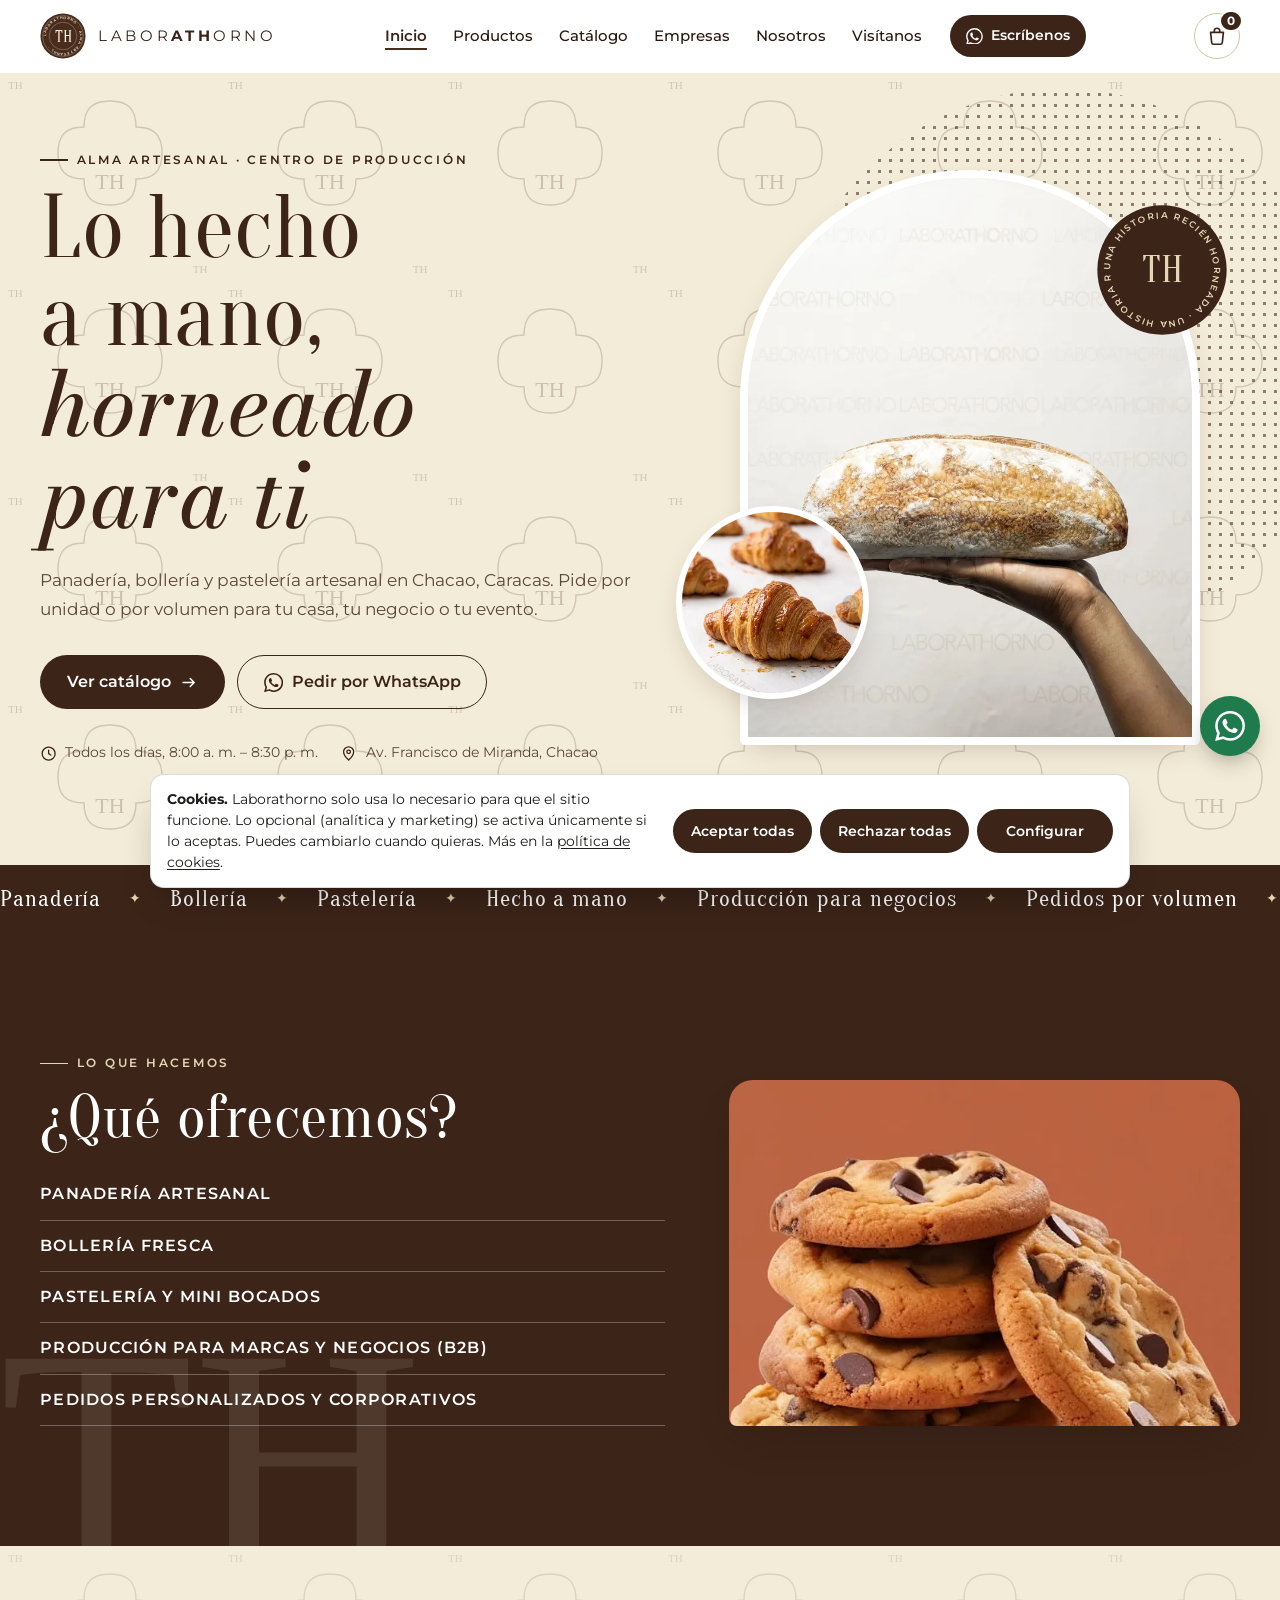
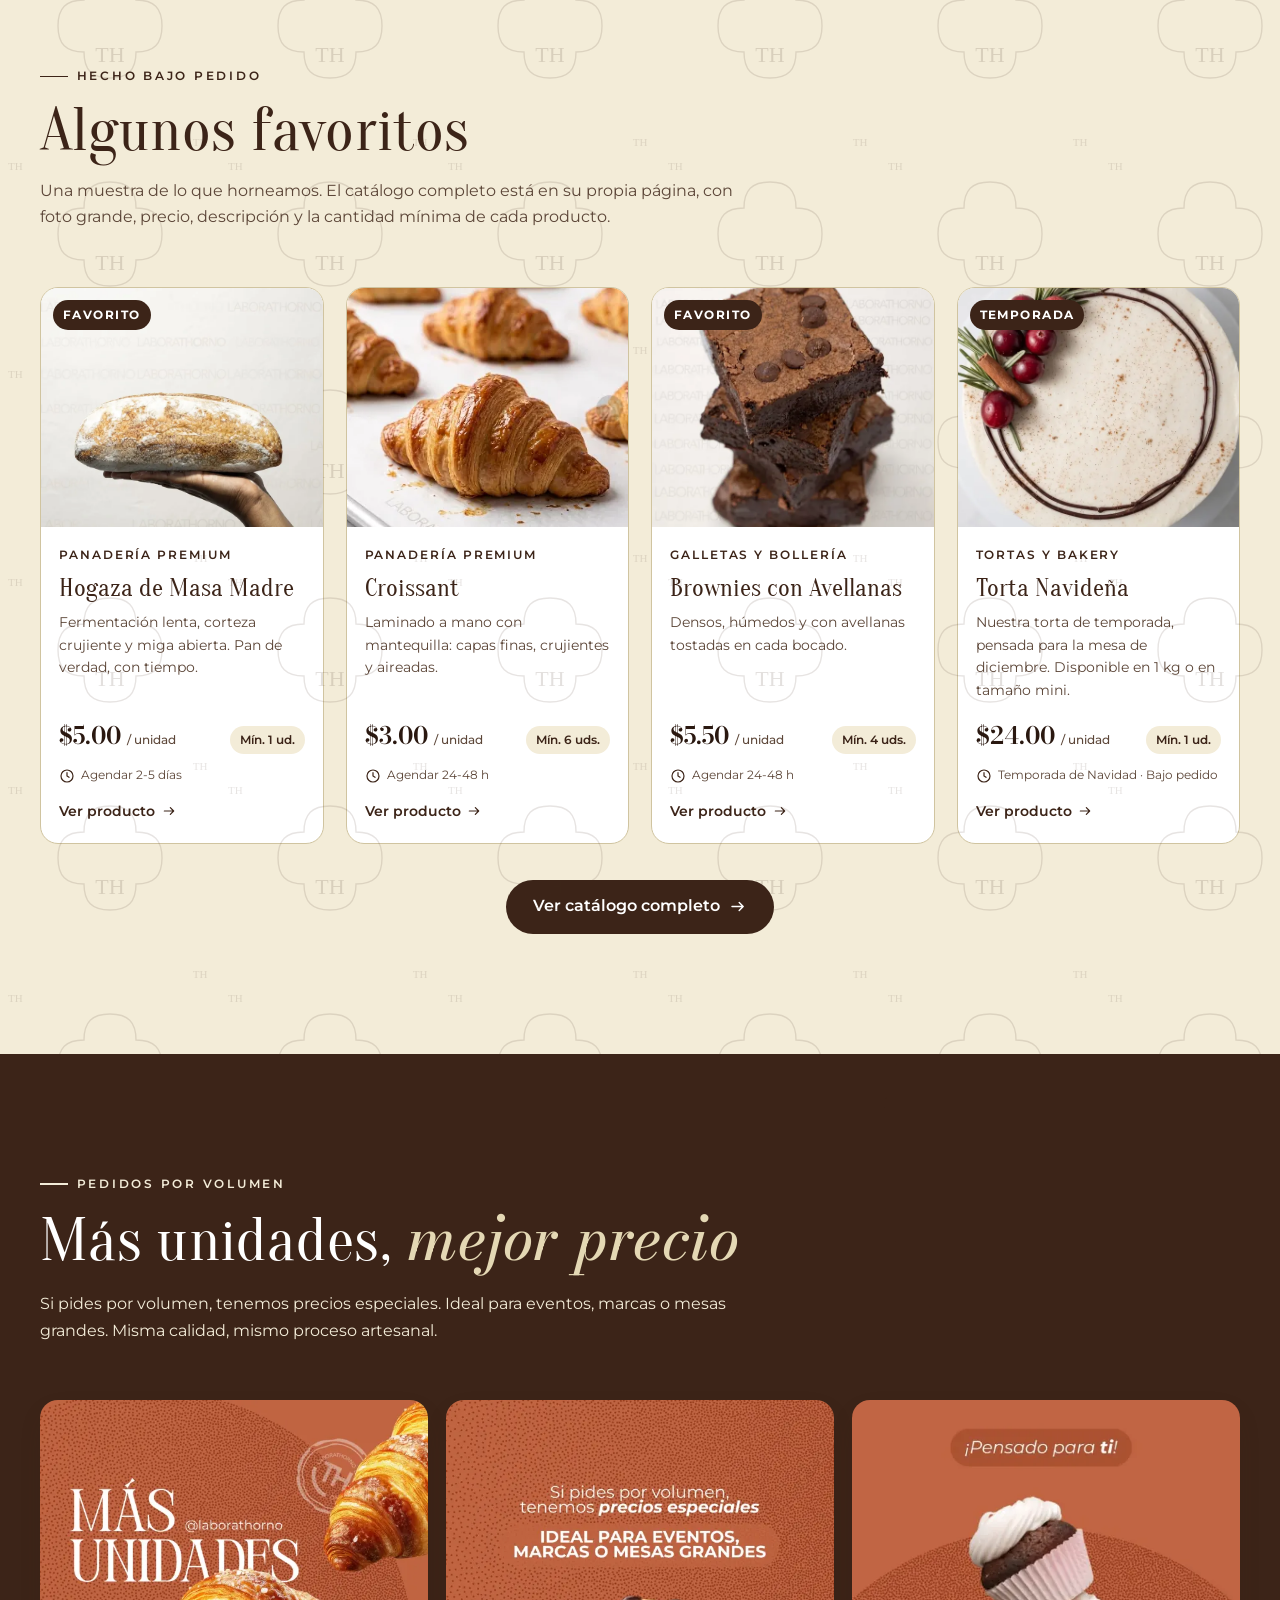
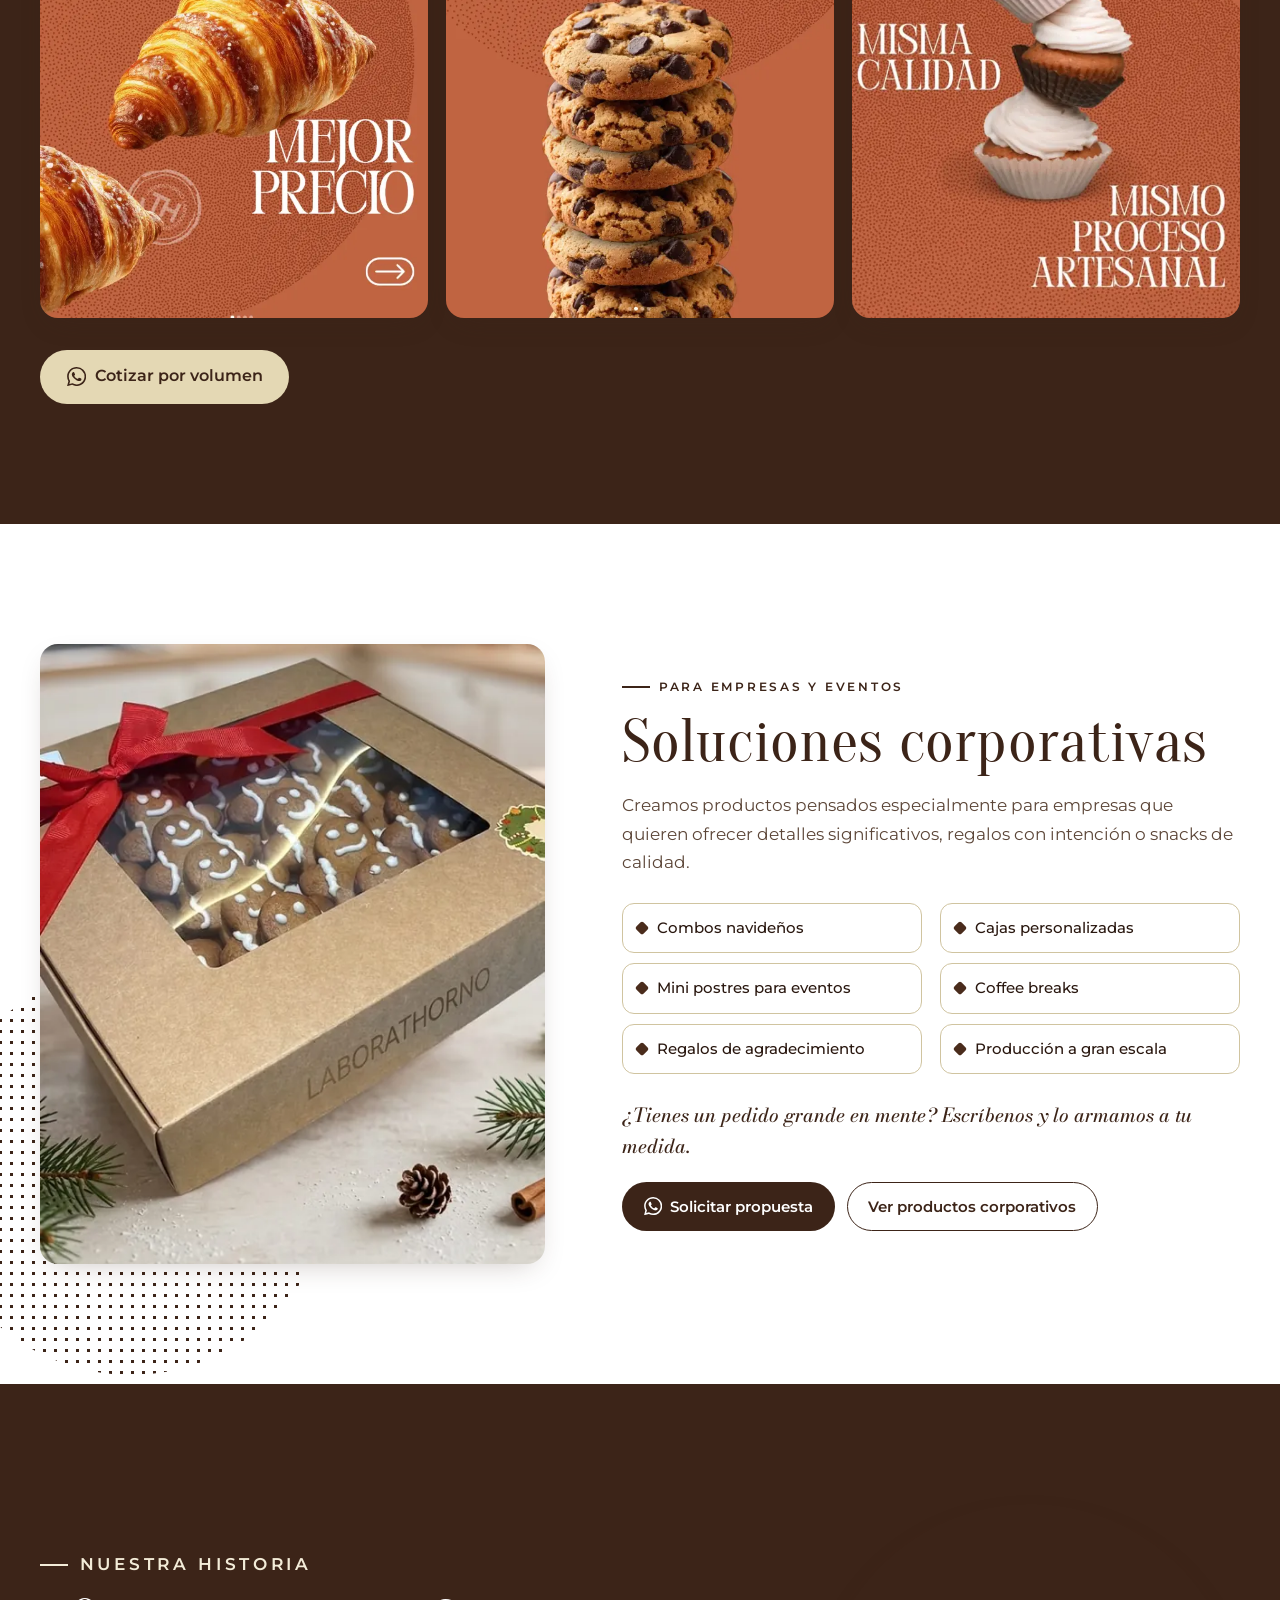
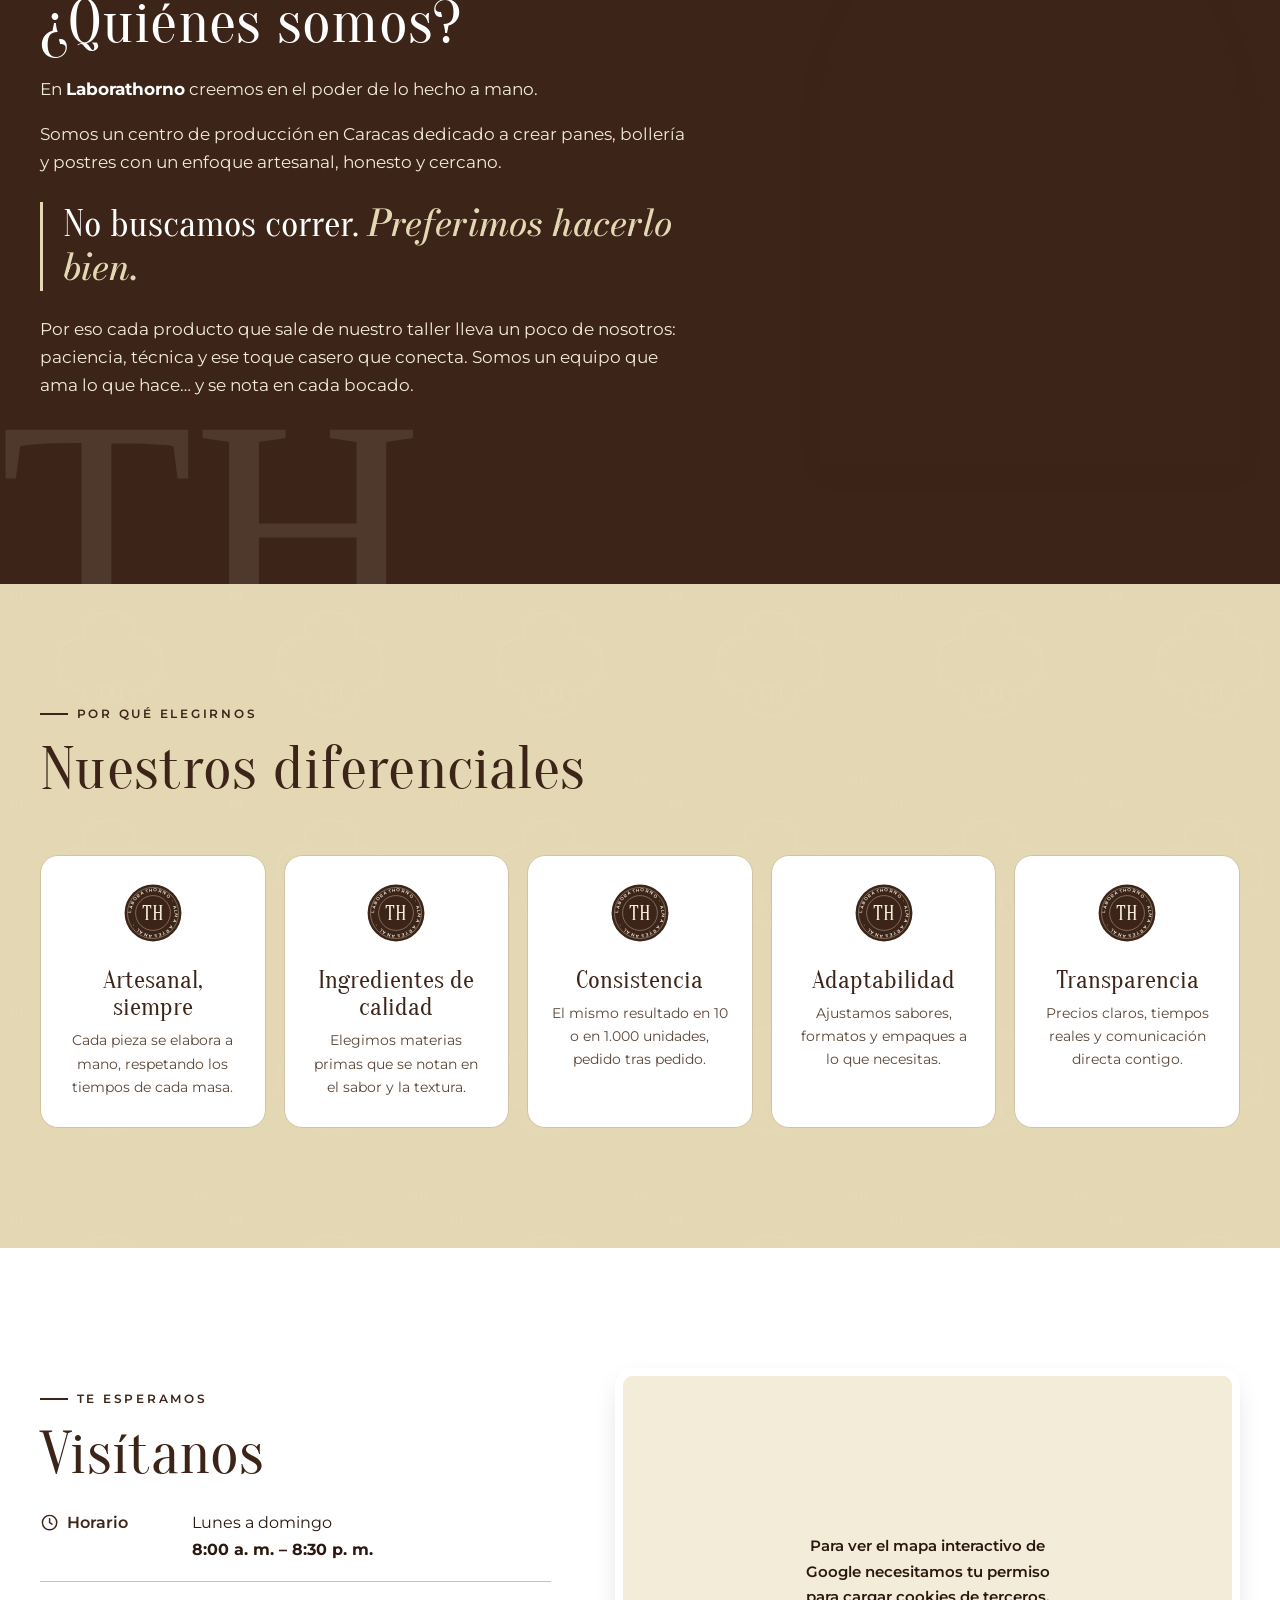
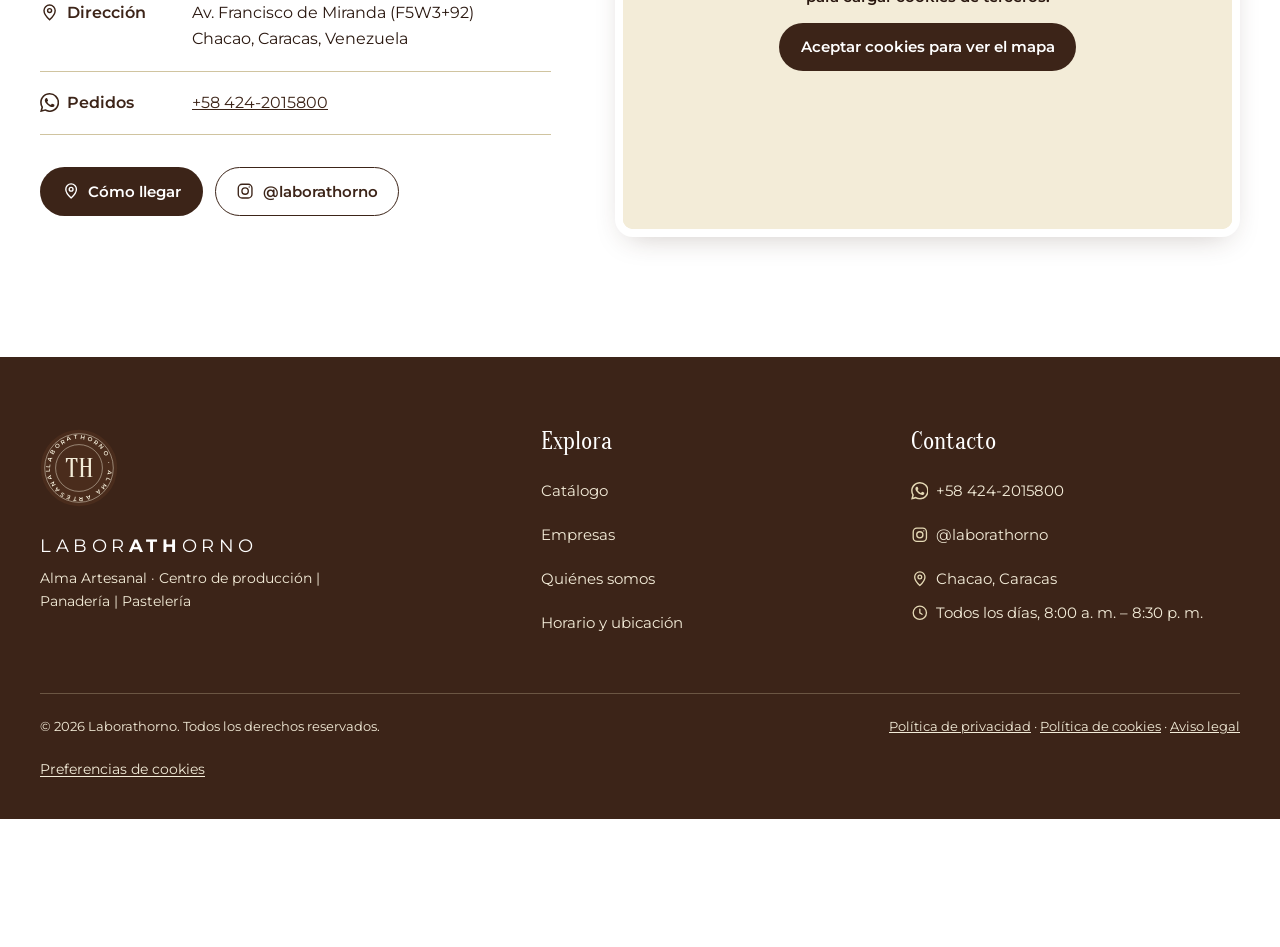
==== index.html @ fdf9b6d4 "Textos: voz de negocio, titular con gancho y menú más claro" ====
<!doctype html>
<!--
  Laborathorno — sitio web conceptual v2.
  Concepto, diseño y desarrollo: Jorman Bravo (propuesta de portafolio, Página Ya, 2026).
  Marca, fotografías y productos pertenecen a Laborathorno.
  El catálogo se edita en products.js.
-->
<html lang="es-VE">
<head>
  <meta charset="utf-8">
  <meta http-equiv="Content-Security-Policy" content="default-src 'self'; script-src 'self' 'sha256-mgx1gJOHqAfdCs1J1aMMllWGCMWfesEHhWV9CAmurXI='; style-src 'self'; font-src 'self'; img-src 'self' data:; frame-src https://www.google.com https://maps.google.com; connect-src 'self'; object-src 'none'; base-uri 'self'; form-action 'self'; upgrade-insecure-requests">
  <meta name="referrer" content="strict-origin-when-cross-origin">
  <meta name="viewport" content="width=device-width, initial-scale=1">
  <script>(function(){try{if(!localStorage.getItem("ck-laborathorno-demo"))document.documentElement.classList.add("has-cookie-banner")}catch(e){document.documentElement.classList.add("has-cookie-banner")}})();</script>
  <meta name="theme-color" content="#3C2418">
  <meta name="format-detection" content="telephone=no">
  <meta property="og:type" content="website">
  <meta property="og:locale" content="es_VE">
  <meta property="og:site_name" content="Laborathorno">
  <meta property="og:image" content="https://jormanj2b.github.io/laborathorno-demo/images/og-image.jpg">
  <meta property="og:image:type" content="image/jpeg">
  <meta property="og:image:width" content="1200">
  <meta property="og:image:height" content="630">
  <meta property="og:image:alt" content="Torta, mini postres y pan artesanal de Laborathorno, Caracas">
  <meta name="twitter:card" content="summary_large_image">
  <meta name="twitter:image" content="https://jormanj2b.github.io/laborathorno-demo/images/og-image.jpg">
  <meta name="twitter:image:alt" content="Torta, mini postres y pan artesanal de Laborathorno, Caracas">
  <link rel="icon" href="favicon.svg" type="image/svg+xml">
  <link rel="icon" href="favicon-32.png" sizes="32x32" type="image/png">
  <link rel="apple-touch-icon" href="apple-touch-icon.png">
  <link rel="preload" href="fonts/oranienbaum-normal-400-latin.woff2" as="font" type="font/woff2" crossorigin>
  <link rel="preload" href="fonts/montserrat-normal-400-latin.woff2" as="font" type="font/woff2" crossorigin>
  <link rel="preload" href="fonts/bodoni-moda-italic-500-latin.woff2" as="font" type="font/woff2" crossorigin>
  <link rel="stylesheet" href="styles.css">
  <title>Laborathorno | Panadería y pastelería artesanal en Caracas</title>
  <meta name="description" content="Panadería y pastelería artesanal en Chacao, Caracas: masa madre, bollería, tortas y mini postres. Arma tu pedido en el catálogo y envíalo por WhatsApp.">
  <link rel="canonical" href="https://jormanj2b.github.io/laborathorno-demo/">
  <meta property="og:title" content="Laborathorno · Alma artesanal">
  <meta property="og:description" content="Panadería, bollería y pastelería hecha a mano en Caracas. Pedidos por unidad o por volumen vía WhatsApp.">
  <meta property="og:url" content="https://jormanj2b.github.io/laborathorno-demo/">
  <meta name="twitter:title" content="Laborathorno · Alma artesanal">
  <meta name="twitter:description" content="Panadería, bollería y pastelería hecha a mano en Caracas. Pedidos por WhatsApp.">
  <link rel="preload" as="image" href="images/hogaza-masa-madre.webp">
  <script type="application/ld+json">
  {
    "@context": "https://schema.org",
    "@type": "Bakery",
    "name": "Laborathorno",
    "description": "Centro de producción artesanal: panadería, bollería y pastelería en Caracas.",
    "url": "https://jormanj2b.github.io/laborathorno-demo/",
    "image": "https://jormanj2b.github.io/laborathorno-demo/images/og-image.jpg",
    "logo": "https://jormanj2b.github.io/laborathorno-demo/images/logo-512.png",
    "telephone": "+58 424-2015800",
    "priceRange": "$",
    "currenciesAccepted": "USD",
    "servesCuisine": ["Panadería", "Pastelería"],
    "address": {
      "@type": "PostalAddress",
      "streetAddress": "Av. Francisco de Miranda (F5W3+92)",
      "addressLocality": "Chacao",
      "addressRegion": "Distrito Capital",
      "addressCountry": "VE"
    },
    "geo": { "@type": "GeoCoordinates", "latitude": 10.4959375, "longitude": -66.8474375 },
    "hasMap": "https://www.google.com/maps/search/?api=1&query=10.4959375,-66.8474375",
    "openingHoursSpecification": [{
      "@type": "OpeningHoursSpecification",
      "dayOfWeek": ["Monday","Tuesday","Wednesday","Thursday","Friday","Saturday","Sunday"],
      "opens": "08:00", "closes": "20:30"
    }],
    "sameAs": ["https://www.instagram.com/laborathorno/"],
    "potentialAction": { "@type": "OrderAction", "target": "https://wa.me/584242015800" }
  }
  </script>
  <script src="cookies.js?v=1" defer data-key="laborathorno-demo" data-owner="Laborathorno" data-accent="#3C2418" data-marketing-name="Marketing y contenido de terceros" data-marketing="Cargan contenido de otras empresas que puede usar sus propias cookies. Aquí: el mapa interactivo de Google Maps de nuestra ubicación. No usamos publicidad."></script>
</head>
<body>
  <!-- Sprite de íconos y sello -->
  <svg class="sprite" aria-hidden="true" focusable="false" xmlns="http://www.w3.org/2000/svg">
    <defs>
      <path id="ring-path" d="M100,100 m-74,0 a74,74 0 1,1 148,0 a74,74 0 1,1 -148,0"/>
    </defs>
    <symbol id="seal" viewBox="0 0 200 200">
      <circle cx="100" cy="100" r="98" fill="currentColor"/>
      <circle cx="100" cy="100" r="88" fill="none" stroke="var(--seal-ink, #F3ECD8)" stroke-width="1.2"/>
      <circle cx="100" cy="100" r="60" fill="none" stroke="var(--seal-ink, #F3ECD8)" stroke-width="1.2"/>
      <text fill="var(--seal-ink, #F3ECD8)" font-family="Montserrat, Arial, sans-serif" font-size="15" font-weight="600" letter-spacing="5.2">
        <textPath href="#ring-path" startOffset="0">LABORATHORNO · ALMA ARTESANAL ·</textPath>
      </text>
      <text x="100" y="124" text-anchor="middle" fill="var(--seal-ink, #F3ECD8)" font-family="Oranienbaum, 'Bodoni Moda', Didot, Georgia, serif" font-size="70">TH</text>
    </symbol>
    <symbol id="ic-wa" viewBox="0 0 24 24"><path fill="currentColor" d="M17.472 14.382c-.297-.149-1.758-.867-2.03-.967-.273-.099-.471-.148-.67.15-.197.297-.767.966-.94 1.164-.173.199-.347.223-.644.075-.297-.15-1.255-.463-2.39-1.475-.883-.788-1.48-1.761-1.653-2.059-.173-.297-.018-.458.13-.606.134-.133.298-.347.446-.52.149-.174.198-.298.298-.497.099-.198.05-.371-.025-.52-.075-.149-.669-1.612-.916-2.207-.242-.579-.487-.5-.669-.51-.173-.008-.371-.01-.57-.01-.198 0-.52.074-.792.372-.272.297-1.04 1.016-1.04 2.479 0 1.462 1.065 2.875 1.213 3.074.149.198 2.096 3.2 5.077 4.487.709.306 1.262.489 1.694.625.712.227 1.36.195 1.871.118.571-.085 1.758-.719 2.006-1.413.248-.694.248-1.289.173-1.413-.074-.124-.272-.198-.57-.347m-5.421 7.403h-.004a9.87 9.87 0 0 1-5.031-1.378l-.361-.214-3.741.982.998-3.648-.235-.374a9.86 9.86 0 0 1-1.51-5.26c.001-5.45 4.436-9.884 9.888-9.884 2.64 0 5.122 1.03 6.988 2.898a9.825 9.825 0 0 1 2.893 6.994c-.003 5.45-4.437 9.884-9.885 9.884m8.413-18.297A11.815 11.815 0 0 0 12.05 0C5.495 0 .16 5.335.157 11.892c0 2.096.547 4.142 1.588 5.945L.057 24l6.305-1.654a11.882 11.882 0 0 0 5.683 1.448h.005c6.554 0 11.89-5.335 11.893-11.893a11.821 11.821 0 0 0-3.48-8.413Z"/></symbol>
    <symbol id="ic-cart" viewBox="0 0 24 24"><path fill="none" stroke="currentColor" stroke-width="1.8" stroke-linecap="round" stroke-linejoin="round" d="M5 8h14l-1.2 11.1a2 2 0 0 1-2 1.9H8.2a2 2 0 0 1-2-1.9L5 8Zm4 0V6.5a3 3 0 0 1 6 0V8"/></symbol>
    <symbol id="ic-ig" viewBox="0 0 24 24"><g fill="none" stroke="currentColor" stroke-width="1.8"><rect x="3" y="3" width="18" height="18" rx="5"/><circle cx="12" cy="12" r="4.2"/><circle cx="17.4" cy="6.6" r=".9" fill="currentColor" stroke="none"/></g></symbol>
    <symbol id="ic-clock" viewBox="0 0 24 24"><g fill="none" stroke="currentColor" stroke-width="1.8" stroke-linecap="round"><circle cx="12" cy="12" r="9"/><path d="M12 7v5l3 2"/></g></symbol>
    <symbol id="ic-pin" viewBox="0 0 24 24"><g fill="none" stroke="currentColor" stroke-width="1.8"><path d="M12 21s-7-6.2-7-11.5A7 7 0 0 1 19 9.5C19 14.8 12 21 12 21Z"/><circle cx="12" cy="9.5" r="2.5"/></g></symbol>
    <symbol id="ic-close" viewBox="0 0 24 24"><path stroke="currentColor" stroke-width="2" stroke-linecap="round" d="M6 6l12 12M18 6 6 18"/></symbol>
    <symbol id="ic-plus" viewBox="0 0 24 24"><path stroke="currentColor" stroke-width="2" stroke-linecap="round" d="M12 5v14M5 12h14"/></symbol>
    <symbol id="ic-minus" viewBox="0 0 24 24"><path stroke="currentColor" stroke-width="2" stroke-linecap="round" d="M5 12h14"/></symbol>
    <symbol id="ic-trash" viewBox="0 0 24 24"><path fill="none" stroke="currentColor" stroke-width="1.8" stroke-linecap="round" stroke-linejoin="round" d="M4 7h16M9 7V4.5h6V7m-8.5 0 .8 12.2A2 2 0 0 0 9.3 21h5.4a2 2 0 0 0 2-1.8L17.5 7"/></symbol>
    <symbol id="ic-search" viewBox="0 0 24 24"><g fill="none" stroke="currentColor" stroke-width="1.8" stroke-linecap="round"><circle cx="11" cy="11" r="6.5"/><path d="m16 16 4.5 4.5"/></g></symbol>
    <symbol id="ic-arrow" viewBox="0 0 24 24"><path fill="none" stroke="currentColor" stroke-width="1.8" stroke-linecap="round" stroke-linejoin="round" d="M5 12h14m-5-5 5 5-5 5"/></symbol>
    <symbol id="ic-check" viewBox="0 0 24 24"><path fill="none" stroke="currentColor" stroke-width="2.2" stroke-linecap="round" stroke-linejoin="round" d="m5 12.5 4.5 4.5L19 7.5"/></symbol>
  </svg>

  <span id="top"></span>
  <a class="skip-link" href="#main">Saltar al contenido</a>

  <header class="site-header">
    <div class="container header-inner">
      <a class="brand" href="index.html#top" aria-label="Laborathorno, ir al inicio">
        <svg class="brand-seal" aria-hidden="true"><use href="#seal"/></svg>
        <span class="brand-word">LABOR<b>ATH</b>ORNO</span>
      </a>
      <nav class="main-nav" id="main-nav" aria-label="Principal">
        <ul>
          <li><a href="index.html#top" aria-current="page">Inicio</a></li>
          <li><a href="index.html#ofrecemos">Productos</a></li>
          <li><a href="catalogo.html">Catálogo</a></li>
          <li><a href="index.html#corporativo">Empresas</a></li>
          <li><a href="index.html#nosotros">Nosotros</a></li>
          <li><a href="index.html#visitanos">Visítanos</a></li>
        </ul>
        <a class="btn btn-primary nav-cta" data-wa="¡Hola, Laborathorno! Quiero hacer una consulta." href="https://wa.me/584242015800" target="_blank" rel="noopener">
          <svg aria-hidden="true"><use href="#ic-wa"/></svg> Escríbenos
        </a>
      </nav>
      <div class="header-actions">
        <button class="icon-btn cart-btn" type="button" data-open-cart aria-controls="cart-drawer" aria-expanded="false">
          <svg aria-hidden="true"><use href="#ic-cart"/></svg>
          <span class="visually-hidden">Ver pedido,</span>
          <span class="cart-count" data-cart-count aria-live="polite">0</span>
          <span class="visually-hidden">productos distintos</span>
        </button>
        <button class="icon-btn menu-btn" type="button" aria-controls="main-nav" aria-expanded="false" aria-label="Abrir menú">
          <span class="menu-lines" aria-hidden="true"></span>
        </button>
      </div>
    </div>
  </header>

  <main id="main">
    <section class="hero" aria-labelledby="hero-title">
      <div class="pattern-bg" aria-hidden="true"></div>
      <div class="container hero-grid">
        <div class="hero-copy">
          <p class="eyebrow">Alma Artesanal · Centro de producción</p>
          <h1 id="hero-title" class="display">Lo hecho a mano, <em>horneado para ti</em></h1>
          <p class="lead">Panadería, bollería y pastelería artesanal en Chacao, Caracas. Pide por unidad o por volumen para tu casa, tu negocio o tu evento.</p>
          <div class="hero-ctas">
            <a class="btn btn-primary btn-lg" href="catalogo.html">Ver catálogo <svg aria-hidden="true"><use href="#ic-arrow"/></svg></a>
            <a class="btn btn-outline btn-lg" data-wa="¡Hola, Laborathorno! Me gustaría hacer un pedido." href="https://wa.me/584242015800" target="_blank" rel="noopener">
              <svg aria-hidden="true"><use href="#ic-wa"/></svg> Pedir por WhatsApp
            </a>
          </div>
          <ul class="hero-meta">
            <li><svg aria-hidden="true"><use href="#ic-clock"/></svg> Todos los días, 8:00 a. m. – 8:30 p. m.</li>
            <li><svg aria-hidden="true"><use href="#ic-pin"/></svg> Av. Francisco de Miranda, Chacao</li>
          </ul>
        </div>
        <div class="hero-visual">
          <div class="dots dots-hero" aria-hidden="true"></div>
          <figure class="arch">
            <img src="images/hogaza-masa-madre.webp" width="746" height="1000" alt="Mano sosteniendo una hogaza de masa madre recién horneada" fetchpriority="high">
          </figure>
          <figure class="hero-bubble">
            <img src="images/croissant.webp" width="336" height="384" alt="Croissants dorados sobre papel con el logo de Laborathorno" decoding="async">
          </figure>
          <div class="round-seal seal-hero" aria-hidden="true">
            <svg viewBox="0 0 200 200">
              <defs><path id="rs1" d="M100,100 m-78,0 a78,78 0 1,1 156,0 a78,78 0 1,1 -156,0"/></defs>
              <circle cx="100" cy="100" r="98" class="rs-bg"/>
              <g class="rs-spin"><text class="rs-text"><textPath href="#rs1">UNA HISTORIA RECIÉN HORNEADA · UNA HISTORIA RECIÉN HORNEADA ·</textPath></text></g>
              <text x="100" y="118" text-anchor="middle" class="rs-th">TH</text>
            </svg>
          </div>
        </div>
      </div>
    </section>

    <div class="ribbon" aria-hidden="true">
      <div class="ribbon-track">
        <span>Panadería</span><i>✦</i><span>Bollería</span><i>✦</i><span>Pastelería</span><i>✦</i><span>Hecho a mano</span><i>✦</i><span>Producción para negocios</span><i>✦</i><span>Pedidos por volumen</span><i>✦</i>
        <span>Panadería</span><i>✦</i><span>Bollería</span><i>✦</i><span>Pastelería</span><i>✦</i><span>Hecho a mano</span><i>✦</i><span>Producción para negocios</span><i>✦</i><span>Pedidos por volumen</span><i>✦</i>
      </div>
    </div>

    <section class="section offer-band" id="ofrecemos" aria-labelledby="offer-title">
      <div class="giant-th giant-th-light" aria-hidden="true"></div>
      <div class="container offer-band-grid">
        <div>
          <p class="eyebrow eyebrow-light">Lo que hacemos</p>
          <h2 id="offer-title" class="display display-light">¿Qué ofrecemos?</h2>
          <ul class="offer-list-plain">
            <li>Panadería artesanal</li>
            <li>Bollería fresca</li>
            <li>Pastelería y mini bocados</li>
            <li>Producción para marcas y negocios (B2B)</li>
            <li>Pedidos personalizados y corporativos</li>
          </ul>
        </div>
        <figure class="offer-photo">
          <img src="images/brand/offer-cookies.webp" width="640" height="547" alt="Torre de galletas con chispas de chocolate recién horneadas de Laborathorno" loading="lazy">
        </figure>
      </div>
    </section>

    <section class="section featured" id="destacados" aria-labelledby="featured-title">
      <div class="pattern-bg" aria-hidden="true"></div>
      <div class="container">
        <div class="section-head">
          <p class="eyebrow">Hecho bajo pedido</p>
          <h2 id="featured-title" class="display">Algunos favoritos</h2>
          <p class="section-sub">Una muestra de lo que horneamos. El catálogo completo está en su propia página, con foto grande, precio, descripción y la cantidad mínima de cada producto.</p>
        </div>
        <div class="product-grid" id="featured-grid"></div>
        <div class="featured-foot">
          <a class="btn btn-primary btn-lg" href="catalogo.html">Ver catálogo completo <svg aria-hidden="true"><use href="#ic-arrow"/></svg></a>
        </div>
      </div>
    </section>

    <section class="section volume-gallery" id="volumen" aria-labelledby="volume-title">
      <div class="dots dots-volume" aria-hidden="true"></div>
      <div class="container">
        <div class="section-head">
          <p class="eyebrow eyebrow-light">Pedidos por volumen</p>
          <h2 id="volume-title" class="display display-light">Más unidades, <em>mejor precio</em></h2>
          <p class="section-sub">Si pides por volumen, tenemos precios especiales. Ideal para eventos, marcas o mesas grandes. Misma calidad, mismo proceso artesanal.</p>
        </div>
        <div class="volume-cards">
          <figure>
            <img src="images/brand/volume-croissants.webp" width="629" height="829" alt="Croissants hojaldrados con sal en escamas sobre fondo terracota y el mensaje Más unidades, mejor precio" loading="lazy">
            <figcaption>Más unidades, mejor precio</figcaption>
          </figure>
          <figure>
            <img src="images/brand/volume-cookies.webp" width="615" height="829" alt="Torre de galletas con chispas de chocolate y el mensaje Precios especiales por volumen, ideal para eventos, marcas o mesas grandes" loading="lazy">
            <figcaption>Precios especiales por volumen</figcaption>
          </figure>
          <figure>
            <img src="images/brand/volume-cupcakes.webp" width="583" height="797" alt="Tres cupcakes apilados con frosting blanco y el mensaje Misma calidad, mismo proceso artesanal" loading="lazy">
            <figcaption>Misma calidad, mismo proceso artesanal</figcaption>
          </figure>
        </div>
        <div class="volume-cta">
          <a class="btn btn-cream btn-lg" data-wa="¡Hola, Laborathorno! Quiero cotizar un pedido por volumen." href="https://wa.me/584242015800" target="_blank" rel="noopener">
            <svg aria-hidden="true"><use href="#ic-wa"/></svg> Cotizar por volumen
          </a>
        </div>
      </div>
    </section>

    <section class="section corporate" id="corporativo" aria-labelledby="corp-title">
      <div class="container corp-grid">
        <figure class="corp-media">
          <div class="dots dots-corp" aria-hidden="true"></div>
          <img src="images/caja-regalo-navidad.webp" width="558" height="1000" alt="Caja de regalo de Laborathorno con galletas navideñas y lazo rojo" loading="lazy">
        </figure>
        <div class="corp-copy">
          <p class="eyebrow">Para empresas y eventos</p>
          <h2 id="corp-title" class="display">Soluciones corporativas</h2>
          <p class="lead">Creamos productos pensados especialmente para empresas que quieren ofrecer detalles significativos, regalos con intención o snacks de calidad.</p>
          <ul class="corp-list">
            <li>Combos navideños</li>
            <li>Cajas personalizadas</li>
            <li>Mini postres para eventos</li>
            <li>Coffee breaks</li>
            <li>Regalos de agradecimiento</li>
            <li>Producción a gran escala</li>
          </ul>
          <p class="corp-question">¿Tienes un pedido grande en mente? Escríbenos y lo armamos a tu medida.</p>
          <div class="hero-ctas">
            <a class="btn btn-primary" data-wa="¡Hola, Laborathorno! Quiero una propuesta para un pedido corporativo o para un evento." href="https://wa.me/584242015800" target="_blank" rel="noopener">
              <svg aria-hidden="true"><use href="#ic-wa"/></svg> Solicitar propuesta
            </a>
            <a class="btn btn-outline" href="catalogo.html?cat=corporativo">Ver productos corporativos</a>
          </div>
        </div>
      </div>
    </section>

    <section class="section about-wine" id="nosotros" aria-labelledby="about-title">
      <div class="giant-th giant-th-light" aria-hidden="true"></div>
      <div class="container about-wine-grid">
        <div class="about-copy">
          <p class="eyebrow eyebrow-light">Nuestra historia</p>
          <h2 id="about-title" class="display display-light">¿Quiénes somos?</h2>
          <p>En <strong>Laborathorno</strong> creemos en el poder de lo hecho a mano.</p>
          <p>Somos un centro de producción en Caracas dedicado a crear panes, bollería y postres con un enfoque artesanal, honesto y cercano.</p>
          <blockquote class="pull-light">No buscamos correr. <em>Preferimos hacerlo bien.</em></blockquote>
          <p>Por eso cada producto que sale de nuestro taller lleva un poco de nosotros: paciencia, técnica y ese toque casero que conecta. Somos un equipo que ama lo que hace… y se nota en cada bocado.</p>
        </div>
        <div class="about-wine-media">
          <img class="about-main" src="images/pan-mano.webp" width="746" height="1000" alt="Rebanada de pan artesanal sostenida a contraluz, con su miga abierta" loading="lazy">
        </div>
      </div>
    </section>

    <section class="section values" aria-labelledby="values-title">
      <div class="pattern-bg pattern-wine" aria-hidden="true"></div>
      <div class="container">
        <div class="section-head">
          <p class="eyebrow">Por qué elegirnos</p>
          <h2 id="values-title" class="display">Nuestros diferenciales</h2>
        </div>
        <ul class="values-list">
          <li><svg class="v-seal" aria-hidden="true"><use href="#seal"/></svg><h3>Artesanal, siempre</h3><p>Cada pieza se elabora a mano, respetando los tiempos de cada masa.</p></li>
          <li><svg class="v-seal" aria-hidden="true"><use href="#seal"/></svg><h3>Ingredientes de calidad</h3><p>Elegimos materias primas que se notan en el sabor y la textura.</p></li>
          <li><svg class="v-seal" aria-hidden="true"><use href="#seal"/></svg><h3>Consistencia</h3><p>El mismo resultado en 10 o en 1.000 unidades, pedido tras pedido.</p></li>
          <li><svg class="v-seal" aria-hidden="true"><use href="#seal"/></svg><h3>Adaptabilidad</h3><p>Ajustamos sabores, formatos y empaques a lo que necesitas.</p></li>
          <li><svg class="v-seal" aria-hidden="true"><use href="#seal"/></svg><h3>Transparencia</h3><p>Precios claros, tiempos reales y comunicación directa contigo.</p></li>
        </ul>
      </div>
    </section>

    <section class="section visit" id="visitanos" aria-labelledby="visit-title">
      <div class="container visit-grid">
        <div class="visit-copy">
          <p class="eyebrow">Te esperamos</p>
          <h2 id="visit-title" class="display">Visítanos</h2>
          <dl class="info-list">
            <div><dt><svg aria-hidden="true"><use href="#ic-clock"/></svg> Horario</dt><dd>Lunes a domingo<br><strong>8:00 a. m. – 8:30 p. m.</strong></dd></div>
            <div><dt><svg aria-hidden="true"><use href="#ic-pin"/></svg> Dirección</dt><dd>Av. Francisco de Miranda (F5W3+92)<br>Chacao, Caracas, Venezuela</dd></div>
            <div><dt><svg aria-hidden="true"><use href="#ic-wa"/></svg> Pedidos</dt><dd><a data-wa="¡Hola, Laborathorno! Quiero hacer un pedido." href="https://wa.me/584242015800" target="_blank" rel="noopener">+58 424-2015800</a></dd></div>
          </dl>
          <div class="hero-ctas">
            <a class="btn btn-primary" href="https://www.google.com/maps/search/?api=1&amp;query=10.4959375,-66.8474375" target="_blank" rel="noopener">
              <svg aria-hidden="true"><use href="#ic-pin"/></svg> Cómo llegar
            </a>
            <a class="btn btn-outline" href="https://www.instagram.com/laborathorno/" target="_blank" rel="noopener">
              <svg aria-hidden="true"><use href="#ic-ig"/></svg> @laborathorno
            </a>
          </div>
        </div>
        <div class="map-wrap" id="map-wrap">
          <a class="map-fallback" href="https://www.google.com/maps/search/?api=1&amp;query=10.4959375,-66.8474375" target="_blank" rel="noopener"><svg aria-hidden="true"><use href="#ic-pin"/></svg> Ver ubicación en Google Maps</a>
          <div class="map-consent">
            <p>Para ver el mapa interactivo de Google necesitamos tu permiso para cargar cookies de terceros.</p>
            <button type="button" class="btn btn-primary" data-accept-cookies>Aceptar cookies para ver el mapa</button>
          </div>
        </div>
      </div>
    </section>
  </main>

  <footer class="site-footer">
    <div class="pattern-bg pattern-light" aria-hidden="true"></div>
    <div class="container footer-grid">
      <div class="footer-brand">
        <svg class="footer-seal" aria-hidden="true"><use href="#seal"/></svg>
        <p class="footer-word">LABOR<b>ATH</b>ORNO</p>
        <p>Alma Artesanal · Centro de producción | Panadería | Pastelería</p>
      </div>
      <nav aria-label="Secciones">
        <h2 class="footer-title">Explora</h2>
        <ul>
          <li><a href="catalogo.html">Catálogo</a></li>
          <li><a href="index.html#corporativo">Empresas</a></li>
          <li><a href="index.html#nosotros">Quiénes somos</a></li>
          <li><a href="index.html#visitanos">Horario y ubicación</a></li>
        </ul>
      </nav>
      <div>
        <h2 class="footer-title">Contacto</h2>
        <ul>
          <li><a data-wa="¡Hola, Laborathorno! Quiero hacer una consulta." href="https://wa.me/584242015800" target="_blank" rel="noopener"><svg aria-hidden="true"><use href="#ic-wa"/></svg> +58 424-2015800</a></li>
          <li><a href="https://www.instagram.com/laborathorno/" target="_blank" rel="noopener"><svg aria-hidden="true"><use href="#ic-ig"/></svg> @laborathorno</a></li>
          <li><a href="https://www.google.com/maps/search/?api=1&amp;query=10.4959375,-66.8474375" target="_blank" rel="noopener"><svg aria-hidden="true"><use href="#ic-pin"/></svg> Chacao, Caracas</a></li>
          <li><span class="footer-plain"><svg aria-hidden="true"><use href="#ic-clock"/></svg> Todos los días, 8:00 a. m. – 8:30 p. m.</span></li>
        </ul>
      </div>
    </div>
    <div class="container footer-bottom">
      <p>© <span data-year>2026</span> Laborathorno. Todos los derechos reservados.</p>
      <p><a href="privacidad.html">Política de privacidad</a> · <a href="cookies.html">Política de cookies</a> · <a href="aviso-legal.html">Aviso legal</a></p>
    </div>
  </footer>

  <!-- Barra de pedido (móvil) -->
  <button class="mobile-cart-bar" type="button" data-open-cart aria-controls="cart-drawer" aria-expanded="false" hidden>
    <span><svg aria-hidden="true"><use href="#ic-cart"/></svg><span class="mcb-label">Ver pedido (<span data-cart-count>0</span>)</span></span>
    <strong data-cart-total>$0.00</strong>
  </button>

  <!-- Botón flotante de WhatsApp -->
  <a class="wa-float" data-wa="¡Hola, Laborathorno! Quiero hacer una consulta." href="https://wa.me/584242015800" target="_blank" rel="noopener" aria-label="Escríbenos por WhatsApp">
    <svg aria-hidden="true"><use href="#ic-wa"/></svg>
  </a>

  <!-- Carrito -->
  <div class="drawer-overlay" data-close-cart hidden></div>
  <aside class="cart-drawer" id="cart-drawer" role="dialog" aria-modal="true" aria-labelledby="cart-title" aria-hidden="true" tabindex="-1">
    <div class="drawer-head">
      <h2 id="cart-title" class="display">Tu pedido</h2>
      <button class="icon-btn" type="button" data-close-cart aria-label="Cerrar pedido"><svg aria-hidden="true"><use href="#ic-close"/></svg></button>
    </div>
    <div class="drawer-body">
      <div class="cart-empty" id="cart-empty">
        <svg class="empty-seal" aria-hidden="true"><use href="#seal"/></svg>
        <p>Tu pedido está vacío.</p>
        <a class="btn btn-outline" href="catalogo.html" data-close-cart>Ver catálogo</a>
      </div>
      <ul class="cart-items" id="cart-items" aria-label="Productos en tu pedido"></ul>
      <div class="lead-notice" id="lead-notice" role="status" aria-live="polite" hidden>
        <svg aria-hidden="true"><use href="#ic-clock"/></svg>
        <div>
          <p class="lead-kicker">Tiempo estimado de elaboración</p>
          <p class="lead-text" id="lead-text"></p>
          <p class="lead-sub" id="lead-sub"></p>
        </div>
      </div>

      <form class="cart-form" id="cart-form" novalidate>
        <h3 class="form-title">Datos del pedido</h3>
        <div class="field">
          <label for="f-name">Nombre <span aria-hidden="true">*</span></label>
          <input id="f-name" name="name" type="text" autocomplete="name" required minlength="2" maxlength="60" pattern="\p{L}(?:[\p{L}\p{M}]|[' ’\-](?=\p{L}))*" spellcheck="false" aria-describedby="f-name-err">
          <p class="field-error" id="f-name-err" aria-live="polite" hidden>Escribe tu nombre para enviar el pedido.</p>
        </div>
        <div class="field-row">
          <div class="field">
            <label for="f-date">Fecha deseada <span aria-hidden="true">*</span></label>
            <input id="f-date" name="date" type="date" required aria-describedby="f-date-hint f-date-warn">
          </div>
          <div class="field">
            <label for="f-window">Franja horaria <span aria-hidden="true">*</span></label>
            <select id="f-window" name="window" required aria-describedby="f-date-hint f-date-warn">
              <option value="">Elige una franja</option>
              <option value="manana">Mañana (8:00 a. m. – 12:00 m.)</option>
              <option value="tarde">Tarde (12:00 m. – 4:00 p. m.)</option>
              <option value="noche">Noche (4:00 p. m. – 8:30 p. m.)</option>
            </select>
          </div>
        </div>
        <div class="field">
          <label for="f-delivery">Entrega</label>
          <select id="f-delivery" name="delivery">
            <option>Retiro en tienda</option>
            <option>Delivery (a coordinar)</option>
          </select>
        </div>
        <p class="field-hint" id="f-date-hint"></p>
        <p class="field-warn" id="f-date-warn" role="alert" hidden></p>
        <div class="field">
          <label for="f-notes">Notas</label>
          <textarea id="f-notes" name="notes" rows="3" maxlength="300" placeholder="Sabores, dedicatoria, empaque…"></textarea>
        </div>
      </form>
    </div>
    <div class="drawer-foot">
      <div class="total-row"><span>Total referencial</span><strong id="cart-total">$0.00</strong></div>
      <p class="disclaimer">Precios referenciales en USD. Tu pedido se confirma por WhatsApp (disponibilidad, fecha y forma de pago).</p>
      <button class="btn btn-wa btn-lg btn-block" type="button" id="send-order" disabled>
        <svg aria-hidden="true"><use href="#ic-wa"/></svg> Enviar pedido por WhatsApp
      </button>
      <div class="foot-links">
        <button class="link-btn" type="button" id="copy-order">Copiar pedido</button>
        <button class="link-btn" type="button" id="clear-cart">Vaciar pedido</button>
      </div>
    </div>
  </aside>

  <div class="toast" id="toast" role="status" aria-live="polite"></div>

  <script src="consent.js" defer></script>
  <script src="schedule.js" defer></script>
  <script src="products.js" defer></script>
  <script src="app.js" defer></script>

</body>
</html>
---- styles.css ----
/* Fuentes locales (latin + latin-ext). Oranienbaum, Bodoni Moda, Montserrat. */

@font-face {
  font-family: 'Bodoni Moda';
  font-style: italic;
  font-weight: 500;
  font-display: swap;
  src: url('fonts/bodoni-moda-italic-500-latin-ext.woff2') format('woff2');
  unicode-range: U+0100-02BA, U+02BD-02C5, U+02C7-02CC, U+02CE-02D7, U+02DD-02FF, U+0304, U+0308, U+0329, U+1D00-1DBF, U+1E00-1E9F, U+1EF2-1EFF, U+2020, U+20A0-20AB, U+20AD-20C4, U+2113, U+2C60-2C7F, U+A720-A7FF;
}

@font-face {
  font-family: 'Bodoni Moda';
  font-style: italic;
  font-weight: 500;
  font-display: swap;
  src: url('fonts/bodoni-moda-italic-500-latin.woff2') format('woff2');
  unicode-range: U+0000-00FF, U+0131, U+0152-0153, U+02BB-02BC, U+02C6, U+02DA, U+02DC, U+0304, U+0308, U+0329, U+2000-206F, U+20AC, U+2122, U+2191, U+2193, U+2212, U+2215, U+FEFF, U+FFFD;
}

@font-face {
  font-family: 'Bodoni Moda';
  font-style: normal;
  font-weight: 600;
  font-display: swap;
  src: url('fonts/bodoni-moda-normal-600-latin-ext.woff2') format('woff2');
  unicode-range: U+0100-02BA, U+02BD-02C5, U+02C7-02CC, U+02CE-02D7, U+02DD-02FF, U+0304, U+0308, U+0329, U+1D00-1DBF, U+1E00-1E9F, U+1EF2-1EFF, U+2020, U+20A0-20AB, U+20AD-20C4, U+2113, U+2C60-2C7F, U+A720-A7FF;
}

@font-face {
  font-family: 'Bodoni Moda';
  font-style: normal;
  font-weight: 600;
  font-display: swap;
  src: url('fonts/bodoni-moda-normal-600-latin.woff2') format('woff2');
  unicode-range: U+0000-00FF, U+0131, U+0152-0153, U+02BB-02BC, U+02C6, U+02DA, U+02DC, U+0304, U+0308, U+0329, U+2000-206F, U+20AC, U+2122, U+2191, U+2193, U+2212, U+2215, U+FEFF, U+FFFD;
}

@font-face {
  font-family: 'Montserrat';
  font-style: normal;
  font-weight: 400;
  font-display: swap;
  src: url('fonts/montserrat-normal-400-latin-ext.woff2') format('woff2');
  unicode-range: U+0100-02BA, U+02BD-02C5, U+02C7-02CC, U+02CE-02D7, U+02DD-02FF, U+0304, U+0308, U+0329, U+1D00-1DBF, U+1E00-1E9F, U+1EF2-1EFF, U+2020, U+20A0-20AB, U+20AD-20C4, U+2113, U+2C60-2C7F, U+A720-A7FF;
}

@font-face {
  font-family: 'Montserrat';
  font-style: normal;
  font-weight: 400;
  font-display: swap;
  src: url('fonts/montserrat-normal-400-latin.woff2') format('woff2');
  unicode-range: U+0000-00FF, U+0131, U+0152-0153, U+02BB-02BC, U+02C6, U+02DA, U+02DC, U+0304, U+0308, U+0329, U+2000-206F, U+20AC, U+2122, U+2191, U+2193, U+2212, U+2215, U+FEFF, U+FFFD;
}

@font-face {
  font-family: 'Montserrat';
  font-style: normal;
  font-weight: 500;
  font-display: swap;
  src: url('fonts/montserrat-normal-500-latin-ext.woff2') format('woff2');
  unicode-range: U+0100-02BA, U+02BD-02C5, U+02C7-02CC, U+02CE-02D7, U+02DD-02FF, U+0304, U+0308, U+0329, U+1D00-1DBF, U+1E00-1E9F, U+1EF2-1EFF, U+2020, U+20A0-20AB, U+20AD-20C4, U+2113, U+2C60-2C7F, U+A720-A7FF;
}

@font-face {
  font-family: 'Montserrat';
  font-style: normal;
  font-weight: 500;
  font-display: swap;
  src: url('fonts/montserrat-normal-500-latin.woff2') format('woff2');
  unicode-range: U+0000-00FF, U+0131, U+0152-0153, U+02BB-02BC, U+02C6, U+02DA, U+02DC, U+0304, U+0308, U+0329, U+2000-206F, U+20AC, U+2122, U+2191, U+2193, U+2212, U+2215, U+FEFF, U+FFFD;
}

@font-face {
  font-family: 'Montserrat';
  font-style: normal;
  font-weight: 600;
  font-display: swap;
  src: url('fonts/montserrat-normal-600-latin-ext.woff2') format('woff2');
  unicode-range: U+0100-02BA, U+02BD-02C5, U+02C7-02CC, U+02CE-02D7, U+02DD-02FF, U+0304, U+0308, U+0329, U+1D00-1DBF, U+1E00-1E9F, U+1EF2-1EFF, U+2020, U+20A0-20AB, U+20AD-20C4, U+2113, U+2C60-2C7F, U+A720-A7FF;
}

@font-face {
  font-family: 'Montserrat';
  font-style: normal;
  font-weight: 600;
  font-display: swap;
  src: url('fonts/montserrat-normal-600-latin.woff2') format('woff2');
  unicode-range: U+0000-00FF, U+0131, U+0152-0153, U+02BB-02BC, U+02C6, U+02DA, U+02DC, U+0304, U+0308, U+0329, U+2000-206F, U+20AC, U+2122, U+2191, U+2193, U+2212, U+2215, U+FEFF, U+FFFD;
}

@font-face {
  font-family: 'Montserrat';
  font-style: normal;
  font-weight: 700;
  font-display: swap;
  src: url('fonts/montserrat-normal-700-latin-ext.woff2') format('woff2');
  unicode-range: U+0100-02BA, U+02BD-02C5, U+02C7-02CC, U+02CE-02D7, U+02DD-02FF, U+0304, U+0308, U+0329, U+1D00-1DBF, U+1E00-1E9F, U+1EF2-1EFF, U+2020, U+20A0-20AB, U+20AD-20C4, U+2113, U+2C60-2C7F, U+A720-A7FF;
}

@font-face {
  font-family: 'Montserrat';
  font-style: normal;
  font-weight: 700;
  font-display: swap;
  src: url('fonts/montserrat-normal-700-latin.woff2') format('woff2');
  unicode-range: U+0000-00FF, U+0131, U+0152-0153, U+02BB-02BC, U+02C6, U+02DA, U+02DC, U+0304, U+0308, U+0329, U+2000-206F, U+20AC, U+2122, U+2191, U+2193, U+2212, U+2215, U+FEFF, U+FFFD;
}

@font-face {
  font-family: 'Oranienbaum';
  font-style: normal;
  font-weight: 400;
  font-display: swap;
  src: url('fonts/oranienbaum-normal-400-latin-ext.woff2') format('woff2');
  unicode-range: U+0100-02BA, U+02BD-02C5, U+02C7-02CC, U+02CE-02D7, U+02DD-02FF, U+0304, U+0308, U+0329, U+1D00-1DBF, U+1E00-1E9F, U+1EF2-1EFF, U+2020, U+20A0-20AB, U+20AD-20C4, U+2113, U+2C60-2C7F, U+A720-A7FF;
}

@font-face {
  font-family: 'Oranienbaum';
  font-style: normal;
  font-weight: 400;
  font-display: swap;
  src: url('fonts/oranienbaum-normal-400-latin.woff2') format('woff2');
  unicode-range: U+0000-00FF, U+0131, U+0152-0153, U+02BB-02BC, U+02C6, U+02DA, U+02DC, U+0304, U+0308, U+0329, U+2000-206F, U+20AC, U+2122, U+2191, U+2193, U+2212, U+2215, U+FEFF, U+FFFD;
}

/* Laborathorno — estilos. Paleta de los uniformes: delantal chocolate, pantalón beige, filipina blanca */
:root{
  --brown:#3C2418;           /* chocolate del delantal: principal, pie, botones, acentos */
  --brown-mid:#4A2C1C;       /* acentos */
  --brown-deep:#2A1810;      /* texto y hover */
  --khaki:#E4D8B4;           /* beige del pantalón: superficies secundarias */
  --khaki-soft:#F3ECD8;      /* fondos de sección claros */
  --white:#FFFFFF;           /* filipina: fondo, tarjetas, texto sobre marrón */
  --paper:#FFFFFF;
  --dark:#2A1810;
  --muted:#5C4638;
  --line:#D0C4A0;
  --wa:#1F7A4D;
  --radius:18px;
  --shadow:0 10px 30px -12px rgba(60,36,24,.28);
  --font-display:"Oranienbaum","Bodoni Moda",Didot,"Times New Roman",serif;
  --font-accent:"Bodoni Moda",Didot,Georgia,serif;
  --font-body:"Montserrat",system-ui,-apple-system,"Segoe UI",Roboto,Arial,sans-serif;
  --header-h:72px;
  /* alias para reglas existentes */
  --terracotta:var(--brown-mid);
  --terracotta-ink:var(--brown);
  --terracotta-dark:var(--brown);
  --wine:var(--brown);
  --wine-deep:var(--brown);
  --cream:var(--khaki);
  --cream-soft:var(--khaki-soft);
  --peach:var(--khaki-soft);
}
*,*::before,*::after{box-sizing:border-box}
html{scroll-behavior:smooth;scroll-padding-top:calc(var(--header-h) + 12px);-webkit-text-size-adjust:100%}
body{margin:0;font-family:var(--font-body);font-size:16px;line-height:1.65;color:var(--dark);background:var(--paper);overflow-x:hidden}
img{max-width:100%;display:block;height:auto}
a{color:var(--terracotta-ink)}
a:hover{color:var(--wine)}
button,input,select,textarea{font:inherit;color:inherit}
h1,h2,h3{margin:0;line-height:1.1}
p{margin:0 0 1em}
ul,ol{margin:0;padding:0;list-style:none}
figure{margin:0}
svg{width:1.2em;height:1.2em;flex:none}
.sprite{position:absolute;width:0;height:0;overflow:hidden}
.visually-hidden{position:absolute!important;width:1px;height:1px;padding:0;margin:-1px;overflow:hidden;clip:rect(0 0 0 0);white-space:nowrap;border:0}
.container{width:min(1200px,100% - 40px);margin-inline:auto}
:focus-visible{outline:3px solid var(--terracotta-ink);outline-offset:3px;border-radius:6px}
.skip-link{position:absolute;left:16px;top:-60px;z-index:200;background:var(--wine);color:#fff;padding:10px 16px;border-radius:10px;text-decoration:none}
.skip-link:focus{top:12px;color:#fff}

/* Tipografía */
.display{font-family:var(--font-display);font-weight:400;letter-spacing:.005em;color:var(--wine);text-wrap:balance}
.display em{font-family:var(--font-accent);font-style:italic;font-weight:500;color:var(--terracotta-ink)}
h1.display{font-size:clamp(2.9rem,7.2vw,5.6rem);line-height:.98}
h2.display{font-size:clamp(2.4rem,5vw,3.8rem);line-height:1}
.eyebrow{font-size:.78rem;font-weight:600;letter-spacing:.22em;text-transform:uppercase;color:var(--terracotta-ink);margin-bottom:.9rem;display:flex;align-items:center;gap:.7em}
.eyebrow::before{content:"";width:28px;height:1.5px;background:currentColor}
.lead{font-size:1.08rem;color:var(--muted);max-width:56ch}
.section{position:relative;padding:clamp(72px,10vw,120px) 0;overflow:hidden}
.section-head{max-width:720px;margin-bottom:clamp(32px,5vw,56px)}
.section-sub{color:var(--muted);margin-top:1rem}

/* Botones */
.btn{display:inline-flex;align-items:center;justify-content:center;gap:.55em;min-height:46px;padding:.7em 1.35em;border-radius:999px;border:1.5px solid transparent;font-weight:600;font-size:.95rem;text-decoration:none;cursor:pointer;transition:background .2s,color .2s,border-color .2s,transform .2s,box-shadow .2s;white-space:nowrap}
.btn:active{transform:translateY(1px)}
.btn-lg{min-height:54px;padding:.8em 1.6em;font-size:1rem}
.btn-block{width:100%}
.btn-primary{background:var(--terracotta-ink);color:#fff}
.btn-primary:hover{background:var(--wine);color:#fff;box-shadow:var(--shadow)}
.btn-outline{border-color:var(--wine);color:var(--wine);background:transparent}
.btn-outline:hover{background:var(--wine);color:#fff}
.btn-cream{background:var(--cream);color:var(--wine)}
.btn-cream:hover{background:#fff;color:var(--wine)}
.btn-wa{background:var(--wa);color:#fff}
.btn-wa:hover{background:#17603c;color:#fff}
.btn[disabled]{opacity:.5;cursor:not-allowed;box-shadow:none}
.icon-btn{position:relative;display:inline-grid;place-items:center;width:46px;height:46px;border-radius:50%;border:1.5px solid var(--line);background:#fff;color:var(--wine);cursor:pointer;transition:background .2s,border-color .2s}
.icon-btn:hover{background:var(--cream-soft);border-color:var(--cream)}
.icon-btn svg{width:22px;height:22px}
.link-btn{background:none;border:0;color:var(--muted);text-decoration:underline;cursor:pointer;padding:8px;font-size:.85rem;display:block;margin:6px auto 0}
.link-btn:hover{color:var(--wine)}

/* Header */
.site-header{position:sticky;top:0;z-index:50;background:rgba(255,255,255,.94);backdrop-filter:saturate(1.4) blur(10px);-webkit-backdrop-filter:saturate(1.4) blur(10px);border-bottom:1px solid transparent;transition:border-color .2s,box-shadow .2s}
.site-header.scrolled{border-bottom-color:var(--line);box-shadow:0 6px 24px -18px rgba(60,36,24,.5)}
.header-inner{display:flex;align-items:center;justify-content:space-between;height:var(--header-h);gap:20px}
.brand{display:flex;align-items:center;gap:12px;text-decoration:none;color:var(--wine)}
.brand-seal{width:46px;height:46px;color:var(--terracotta)}
.brand-word{font-size:.95rem;letter-spacing:.24em;font-weight:400;color:var(--wine)}
.brand-word b{font-weight:700}
.main-nav{display:flex;align-items:center;gap:28px}
.main-nav ul{display:flex;gap:26px}
.main-nav a:not(.btn){color:var(--dark);text-decoration:none;font-weight:500;font-size:.92rem;position:relative;padding:6px 0}
.main-nav a:not(.btn)::after{content:"";position:absolute;left:0;right:0;bottom:0;height:1.5px;background:var(--terracotta);transform:scaleX(0);transition:transform .25s;transform-origin:left}
.main-nav a:not(.btn):hover::after,.main-nav a:not(.btn)[aria-current="page"]::after{transform:scaleX(1)}
.main-nav a:not(.btn)[aria-current="page"]{color:var(--wine);font-weight:600}
.nav-cta{min-height:42px;padding:.55em 1.1em;font-size:.88rem}
.header-actions{display:flex;align-items:center;gap:10px}
.cart-count{position:absolute;top:-4px;right:-4px;min-width:22px;height:22px;padding:0 6px;border-radius:11px;background:var(--terracotta-ink);color:#fff;font-size:.72rem;font-weight:700;display:grid;place-items:center;line-height:1;border:2px solid var(--paper)}
.cart-count.bump{animation:bump .4s}
@keyframes bump{40%{transform:scale(1.35)}}
.menu-btn{display:none}
.menu-lines,.menu-lines::before,.menu-lines::after{display:block;width:20px;height:2px;background:currentColor;border-radius:2px;position:relative;transition:transform .25s,background .25s}
.menu-lines::before,.menu-lines::after{content:"";position:absolute;left:0}
.menu-lines::before{top:-6px}.menu-lines::after{top:6px}
.menu-btn[aria-expanded="true"] .menu-lines{background:transparent}
.menu-btn[aria-expanded="true"] .menu-lines::before{transform:translateY(6px) rotate(45deg)}
.menu-btn[aria-expanded="true"] .menu-lines::after{transform:translateY(-6px) rotate(-45deg)}

/* Motivos */
.giant-th{position:absolute;width:clamp(16rem,46vw,36rem);aspect-ratio:1.4;pointer-events:none;user-select:none;right:-4vw;top:2%;opacity:.07;
  background:url("data:image/svg+xml,%3Csvg xmlns='http://www.w3.org/2000/svg' viewBox='0 0 200 120'%3E%3Ctext x='100' y='100' text-anchor='middle' font-family='Georgia,serif' font-size='110' fill='%23F3ECD8'%3ETH%3C/text%3E%3C/svg%3E") no-repeat center / contain}
.giant-th-light{opacity:.1;left:-6vw;right:auto;top:auto;bottom:-18%;background-image:url("data:image/svg+xml,%3Csvg xmlns='http://www.w3.org/2000/svg' viewBox='0 0 200 120'%3E%3Ctext x='100' y='100' text-anchor='middle' font-family='Georgia,serif' font-size='110' fill='%23F3ECD8'%3ETH%3C/text%3E%3C/svg%3E")}
.dots{position:absolute;border-radius:50%;overflow:hidden;pointer-events:none;
  background-image:radial-gradient(circle,var(--brown) 1.6px,transparent 1.9px);background-size:11px 11px}
.pattern-bg{position:absolute;inset:0;pointer-events:none;opacity:.45;
  background-color:transparent;
  background-image:url("data:image/svg+xml,%3Csvg xmlns='http://www.w3.org/2000/svg' width='220' height='208' viewBox='0 0 220 208'%3E%3Cg fill='none' stroke='%233C2418' stroke-opacity='.28' stroke-width='1.4'%3E%3Cpath d='M110 28c18 0 26 8 26 26 18 0 26 8 26 26 0 18-8 26-26 26 0 18-8 26-26 26s-26-8-26-26c-18 0-26-8-26-26 0-18 8-26 26-26 0-18 8-26 26-26z'/%3E%3C/g%3E%3Ctext x='110' y='116' text-anchor='middle' font-family='Georgia,serif' font-size='22' fill='%233C2418' fill-opacity='.32'%3ETH%3C/text%3E%3Ctext x='8' y='16' font-family='Georgia,serif' font-size='11' fill='%233C2418' fill-opacity='.28'%3ETH%3C/text%3E%3Ctext x='200' y='200' text-anchor='middle' font-family='Georgia,serif' font-size='11' fill='%233C2418' fill-opacity='.28'%3ETH%3C/text%3E%3C/svg%3E");
  background-size:220px 208px}
.pattern-wine{opacity:.12;filter:invert(1) brightness(2)}
.pattern-light{opacity:.1}

.round-seal{position:absolute;width:150px;height:150px;pointer-events:none}
.round-seal svg{width:100%;height:100%}
.rs-spin{transform-origin:100px 100px;animation:spin 28s linear infinite}
.rs-bg{fill:var(--wine)}
.rs-text{fill:var(--cream);font-family:var(--font-body);font-size:13.5px;font-weight:600;letter-spacing:2.4px}
.rs-th{fill:var(--cream);font-family:var(--font-display);font-size:58px}
@keyframes spin{to{transform:rotate(360deg)}}

/* Hero */
.hero{position:relative;overflow:hidden;padding:clamp(40px,6vw,80px) 0 clamp(64px,8vw,100px);background-color:var(--khaki-soft)}
.hero .pattern-bg{opacity:.4}
.hero .hero-grid{position:relative;z-index:2}
.hero-grid{display:grid;grid-template-columns:1.05fr .95fr;align-items:center;gap:clamp(32px,5vw,72px);position:relative}
.hero-copy .lead{margin:1.4rem 0 2rem}
.hero-ctas{display:flex;flex-wrap:wrap;gap:12px}
.hero-meta{display:flex;flex-wrap:wrap;gap:10px 22px;margin-top:2rem;font-size:.9rem;color:var(--muted)}
.hero-meta li{display:flex;align-items:center;gap:8px}
.hero-meta svg{color:var(--terracotta-ink)}
.hero-visual{position:relative;justify-self:center;width:min(100%,460px);aspect-ratio:4/5}
.arch{position:absolute;inset:0;border-radius:999px 999px 24px 24px;overflow:hidden;box-shadow:var(--shadow);background:var(--cream-soft);border:8px solid #fff}
.arch img{width:100%;height:100%;object-fit:cover}
.hero-bubble{position:absolute;left:-14%;bottom:8%;width:42%;aspect-ratio:1;border-radius:50%;overflow:hidden;border:6px solid #fff;box-shadow:var(--shadow);background:var(--cream-soft)}
.hero-bubble img{width:100%;height:100%;object-fit:cover}
.dots-hero{width:120%;aspect-ratio:1;right:-30%;top:-14%;opacity:.55}
.seal-hero{right:-6%;top:6%;width:132px;height:132px}

/* Cinta */
.ribbon{background:var(--terracotta-ink);color:#fff;overflow:hidden;padding:14px 0;border-block:1px solid var(--terracotta-dark)}
.ribbon-track{display:flex;gap:28px;width:max-content;animation:marquee 38s linear infinite;font-family:var(--font-display);font-size:1.45rem;letter-spacing:.04em;white-space:nowrap}
.ribbon-track i{font-style:normal;color:var(--cream);font-size:.9rem;align-self:center}
@keyframes marquee{to{transform:translateX(-50%)}}

/* Qué ofrecemos */
.offer{background:var(--paper)}
.offer-list{display:grid;grid-template-columns:repeat(5,1fr);gap:18px}
.offer-list li{background:#fff;border:1px solid var(--line);border-radius:var(--radius);padding:28px 22px;position:relative;transition:transform .25s,box-shadow .25s}
.offer-list li:hover{transform:translateY(-4px);box-shadow:var(--shadow)}
.offer-list .num{font-family:var(--font-display);font-size:2.2rem;color:var(--terracotta);display:block;margin-bottom:18px;line-height:1}
.offer-list h3{font-family:var(--font-display);font-weight:400;font-size:1.5rem;color:var(--wine);margin-bottom:10px}
.offer-list p{font-size:.9rem;color:var(--muted);margin:0}

/* Catálogo */
.catalog{background:var(--cream-soft)}
.catalog .container{position:relative}
.catalog-tools{position:relative;z-index:30;display:flex;flex-wrap:wrap;gap:12px 16px;align-items:center;justify-content:space-between;margin:0 0 18px}
.tabs{display:flex;flex-wrap:wrap;gap:8px}
.tab{border:1.5px solid var(--line);background:#fff;color:var(--wine);border-radius:999px;padding:.5em .95em;font-weight:600;font-size:.84rem;cursor:pointer;transition:background .2s,color .2s,border-color .2s;min-height:42px}
.tab:hover{border-color:var(--terracotta)}
.tab[aria-pressed="true"]{background:var(--wine);border-color:var(--wine);color:#fff}
.tabs{flex:1 1 0;gap:6px}
.search{position:relative;flex:0 0 280px}
.search svg{position:absolute;left:14px;top:50%;transform:translateY(-50%);color:var(--muted);width:18px;height:18px}
.search input{width:100%;min-height:46px;border:1.5px solid var(--line);background:#fff;border-radius:999px;padding:.6em 1em .6em 42px}
.search input:focus{border-color:var(--terracotta-ink);outline:none;box-shadow:0 0 0 3px rgba(166,75,46,.25)}
.results-info{font-size:.85rem;color:var(--muted);margin-bottom:18px}
.product-grid{display:grid;grid-template-columns:repeat(auto-fill,minmax(250px,1fr));gap:22px}
.card{background:#fff;border-radius:var(--radius);overflow:hidden;display:flex;flex-direction:column;border:1px solid var(--line);transition:box-shadow .25s,transform .25s}
.card:hover{box-shadow:var(--shadow);transform:translateY(-3px)}
.card-media{position:relative;aspect-ratio:4/3.4;background:var(--cream-soft);overflow:hidden}
.card-media img{width:100%;height:100%;object-fit:cover;transition:transform .5s}
.card:hover .card-media img{transform:scale(1.04)}
.card-tag{position:absolute;top:12px;left:12px;background:var(--wine);color:#fff;font-size:.7rem;font-weight:700;letter-spacing:.12em;text-transform:uppercase;padding:5px 10px;border-radius:999px}
.ph{position:absolute;inset:0;display:grid;place-items:center;align-content:center;gap:10px;background:var(--terracotta-ink);color:var(--cream);text-align:center;padding:18px;overflow:hidden}
.ph::before{content:"";position:absolute;inset:0;background-image:radial-gradient(circle,rgba(255,255,255,.22) 1.4px,transparent 1.7px);background-size:10px 10px}
.ph svg{width:84px;height:84px;color:var(--wine);--seal-ink:var(--cream);position:relative}
.ph span{font-family:var(--font-display);font-size:1.25rem;line-height:1.1;position:relative;max-width:16ch;color:#fff}
.ph small{font-size:.68rem;letter-spacing:.18em;text-transform:uppercase;position:relative;color:var(--cream)}
.card-body{padding:18px 18px 20px;display:flex;flex-direction:column;gap:10px;flex:1}
.card-cat{font-size:.7rem;font-weight:600;letter-spacing:.16em;text-transform:uppercase;color:var(--terracotta-ink);margin:0}
.card h2,.card h3{font-family:var(--font-display);font-weight:400;font-size:1.55rem;color:var(--wine);line-height:1.05}
.card-desc{font-size:.86rem;color:var(--muted);margin:0}
.price-row{display:flex;align-items:baseline;justify-content:space-between;gap:10px;margin-top:auto;padding-top:4px}
.price{font-family:var(--font-accent);font-size:1.5rem;font-weight:600;color:var(--dark)}
.price small{font-family:var(--font-body);font-size:.74rem;font-weight:500;color:var(--muted)}
.min{font-size:.78rem;font-weight:600;color:var(--wine);background:var(--cream-soft);padding:4px 10px;border-radius:999px;white-space:nowrap}
.lead-badge{display:inline-flex;align-items:center;gap:6px;font-size:.78rem;color:var(--muted)}
.lead-badge svg{color:var(--terracotta-ink);width:16px;height:16px}
.card select{width:100%;min-height:42px;border:1.5px solid var(--line);border-radius:12px;padding:.45em .8em;background:#fff}
.opt-label{font-size:.75rem;font-weight:600;color:var(--muted);margin-bottom:-4px}
.card-actions{display:flex;flex-direction:column;align-items:stretch;gap:8px}
.card-actions .stepper{justify-content:space-between}
.card-actions .stepper input{flex:1}
.stepper{display:inline-flex;align-items:center;border:1.5px solid var(--line);border-radius:999px;background:#fff;height:46px}
.stepper button{width:44px;height:100%;border:0;background:none;cursor:pointer;color:var(--wine);display:grid;place-items:center;border-radius:999px}
.stepper button:hover:not([disabled]){background:var(--cream-soft)}
.stepper button[disabled]{opacity:.35;cursor:not-allowed}
.stepper svg{width:16px;height:16px}
.stepper input{width:44px;border:0;text-align:center;font-weight:700;background:transparent;-moz-appearance:textfield;appearance:textfield;padding:0}
.stepper input::-webkit-outer-spin-button,.stepper input::-webkit-inner-spin-button{-webkit-appearance:none;margin:0}
.add-btn{min-height:44px;padding:.5em .8em;font-size:.86rem;white-space:normal}
.add-btn.added{background:var(--wa)}
.empty-state{text-align:center;padding:40px 16px;color:var(--muted);background:#fff;border:1px dashed var(--cream);border-radius:var(--radius)}
.empty-state[hidden]{display:none}
.empty-state #empty-text{font-family:var(--font-display);font-size:1.5rem;color:var(--wine);margin-bottom:14px}
.empty-actions .btn{white-space:normal;text-align:center}
.empty-actions{display:flex;flex-wrap:wrap;gap:10px;justify-content:center;margin-bottom:14px}
.empty-actions [hidden]{display:none}
.empty-help{font-size:.88rem;margin:0}
.in-cart{display:flex;align-items:center;gap:6px;margin:0;font-size:.78rem;font-weight:600;color:var(--wa)}
.in-cart[hidden]{display:none}
.in-cart svg{width:16px;height:16px}
.gallery-dots{position:absolute;right:10px;bottom:10px;display:flex;gap:6px;padding:6px 8px;border-radius:999px;background:rgba(42,24,16,.55)}
.gallery-dots button{width:24px;height:24px;border-radius:50%;border:0;padding:0;cursor:pointer;background:transparent;display:grid;place-items:center}
.gallery-dots button::before{content:"";width:9px;height:9px;border-radius:50%;background:rgba(255,255,255,.55);transition:background .2s,transform .2s}
.gallery-dots button[aria-pressed="true"]::before{background:#fff;transform:scale(1.25)}
.gallery-dots button:focus-visible{outline:2px solid #fff;outline-offset:1px}
.foot-links{display:flex;justify-content:center;gap:18px}
.foot-links .link-btn{margin:6px 0 0}
.foot-links [hidden]{display:none}
.catalog-note{margin-top:32px;font-size:.85rem;color:var(--muted);text-align:center}
.past-season{margin:18px auto 0;max-width:560px;background:#fff;border:1px dashed var(--cream);border-radius:14px;padding:12px 18px;font-size:.88rem;color:var(--muted)}
.past-season summary{cursor:pointer;font-weight:600;color:var(--wine)}
.past-season ul{margin:10px 0 6px}
.past-season li{display:flex;justify-content:space-between;border-bottom:1px solid var(--line);padding:6px 0}
.past-season p{margin:6px 0 0;font-size:.8rem}

/* Volumen */
.volume{position:relative;background:var(--wine);color:var(--cream);overflow:hidden;padding:clamp(72px,9vw,110px) 0}
.volume-inner{display:grid;grid-template-columns:1fr auto;align-items:center;gap:40px;position:relative}
.volume p{max-width:52ch;font-size:1.08rem;color:var(--khaki-soft)}
.volume .volume-strong{font-family:var(--font-accent);font-style:italic;font-weight:500;font-size:1.35rem;color:#fff;margin-bottom:1.6em}
.display-light{color:#fff;margin-bottom:1.2rem}
.display-light em{color:var(--cream)}
.eyebrow-light{color:var(--cream)}
.dots-volume{width:520px;aspect-ratio:1;right:-120px;top:-160px;opacity:.5}
.seal-volume{position:relative;width:200px;height:200px}
.seal-volume .rs-bg{fill:var(--terracotta)}
.seal-volume .rs-text,.seal-volume .rs-th{fill:#fff}

/* Corporativo */
.corp-grid{display:grid;grid-template-columns:.9fr 1.1fr;gap:clamp(32px,6vw,80px);align-items:center}
.corp-media{position:relative}
.corp-media img{position:relative;border-radius:var(--radius);box-shadow:var(--shadow);aspect-ratio:4/5;object-fit:cover;width:100%;max-height:620px}
.dots-corp{width:80%;aspect-ratio:1;left:-22%;bottom:-18%}
.corp-copy .lead{margin:1.2rem 0 1.6rem}
.corp-list{display:grid;grid-template-columns:1fr 1fr;gap:10px 18px;margin-bottom:1.6rem}
.corp-list li{display:flex;gap:10px;align-items:center;padding:12px 14px;background:#fff;border:1px solid var(--line);border-radius:12px;font-weight:500;font-size:.93rem}
.corp-list li::before{content:"";width:10px;height:10px;flex:none;background:var(--terracotta);transform:rotate(45deg);border-radius:2px}
.corp-question{font-family:var(--font-accent);font-style:italic;font-weight:500;font-size:1.2rem;color:var(--wine)}

/* Quiénes somos */
.about{background:#fff}
.about-grid{display:grid;grid-template-columns:1.1fr .9fr;gap:clamp(32px,6vw,80px);align-items:center;position:relative}
.about-copy h2{margin-bottom:1.4rem}
.about-copy p{color:var(--dark)}
.pull{margin:1.6rem 0;padding-left:20px;border-left:3px solid var(--terracotta);font-family:var(--font-display);font-size:clamp(1.8rem,3vw,2.4rem);line-height:1.1;color:var(--wine)}
.pull em{font-family:var(--font-accent);font-weight:500;color:var(--terracotta-ink)}
.about-media{position:relative;min-height:520px}
.about-main{position:absolute;right:0;top:0;width:72%;aspect-ratio:3/4;object-fit:cover;border-radius:999px 999px 20px 20px;box-shadow:var(--shadow)}
.about-small{position:absolute;left:0;bottom:0;width:48%;aspect-ratio:1;object-fit:cover;border-radius:50%;border:8px solid #fff;box-shadow:var(--shadow)}
.dots-about{width:70%;aspect-ratio:1;left:-10%;top:-6%;opacity:.7}

/* Diferenciales */
.values{background:var(--cream);}
.values .eyebrow{color:var(--wine)}
.values-list{display:grid;grid-template-columns:repeat(5,1fr);gap:18px;position:relative}
.values-list li{background:var(--paper);border-radius:var(--radius);padding:28px 22px;text-align:center;border:1px solid var(--line)}
.v-seal{width:58px;height:58px;color:var(--terracotta-ink);margin:0 auto 16px}
.values-list h3{font-family:var(--font-display);font-weight:400;font-size:1.55rem;color:var(--wine);margin-bottom:8px}
.values-list p{font-size:.88rem;color:var(--muted);margin:0}

/* Visítanos */
.visit-grid{display:grid;grid-template-columns:.9fr 1.1fr;gap:clamp(32px,5vw,64px);align-items:center}
.info-list{margin:1.6rem 0 2rem;display:grid;gap:18px}
.info-list div{display:grid;grid-template-columns:140px 1fr;gap:12px;padding-bottom:18px;border-bottom:1px solid var(--line)}
.info-list dt{font-weight:600;color:var(--wine);display:flex;gap:8px;align-items:flex-start}
.info-list dt svg{color:var(--terracotta-ink);margin-top:3px}
.info-list dd{margin:0;color:var(--dark)}
.map-wrap{position:relative;border-radius:var(--radius);overflow:hidden;box-shadow:var(--shadow);border:8px solid #fff;aspect-ratio:4/3;background:var(--cream-soft)}
.map-wrap iframe{position:relative;width:100%;height:100%;border:0;display:block}
.map-fallback{position:absolute;inset:0;display:flex;align-items:center;justify-content:center;gap:8px;font-weight:600;color:var(--brown);background:var(--khaki-soft)}

/* Footer */
.site-footer{position:relative;background:var(--brown);color:var(--khaki-soft);padding:72px 0 28px;overflow:hidden}
.footer-grid{display:grid;grid-template-columns:1.4fr 1fr 1fr;gap:40px;position:relative}
.footer-seal{width:78px;height:78px;color:var(--terracotta);margin-bottom:16px}
.footer-word{font-size:1.1rem;letter-spacing:.26em;color:#fff;margin-bottom:.4em}
.footer-word b{font-weight:700}
.footer-brand p:last-child{font-size:.88rem;max-width:34ch}
.footer-title{font-family:var(--font-display);font-weight:400;font-size:1.5rem;color:#fff;margin-bottom:14px}
.site-footer ul{display:grid;gap:10px}
.site-footer a,.footer-plain{color:var(--khaki-soft);text-decoration:none;display:inline-flex;align-items:center;gap:8px;font-size:.92rem}
.site-footer a:hover{color:#fff;text-decoration:underline}
.site-footer svg{color:var(--cream)}
.site-footer .footer-seal{color:var(--terracotta)}
.footer-bottom{display:flex;flex-wrap:wrap;justify-content:space-between;gap:10px;margin-top:48px;padding-top:22px;border-top:1px solid rgba(228,216,180,.28);font-size:.8rem;position:relative}
.footer-bottom p{margin:0}
.footer-bottom a{font-size:.8rem;text-decoration:underline}

/* WhatsApp flotante */
.wa-float{position:fixed;right:20px;bottom:20px;z-index:40;width:60px;height:60px;border-radius:50%;background:var(--wa);color:#fff;display:grid;place-items:center;box-shadow:0 10px 24px -8px rgba(0,0,0,.4);transition:transform .2s,bottom .25s}
.wa-float:hover{transform:scale(1.06);color:#fff}
.wa-float svg{width:30px;height:30px}
.mobile-cart-bar{display:none}

/* Carrito */
.drawer-overlay{position:fixed;inset:0;background:rgba(42,24,16,.5);z-index:90;opacity:0;transition:opacity .3s}
.drawer-overlay.show{opacity:1}
.cart-drawer{position:fixed;top:0;right:0;bottom:0;z-index:100;width:min(440px,100%);background:var(--paper);display:flex;flex-direction:column;transform:translateX(100%);transition:transform .35s cubic-bezier(.2,.8,.2,1),visibility 0s .35s;visibility:hidden;box-shadow:-20px 0 50px -20px rgba(42,24,16,.5)}
.cart-drawer.open{transform:none;visibility:visible;transition:transform .35s cubic-bezier(.2,.8,.2,1)}
.drawer-head{display:flex;align-items:center;justify-content:space-between;padding:18px 20px;border-bottom:1px solid var(--line);background:#fff}
.drawer-head h2{font-size:2rem}
.drawer-body{flex:1;overflow-y:auto;padding:16px 20px 8px;overscroll-behavior:contain}
.cart-empty{text-align:center;padding:30px 10px;color:var(--muted)}
.empty-seal{width:84px;height:84px;color:var(--cream);margin:0 auto 12px;--seal-ink:var(--wine)}
.cart-items{display:grid;gap:12px}
.cart-item{display:grid;grid-template-columns:64px 1fr;gap:12px;background:#fff;border:1px solid var(--line);border-radius:14px;padding:10px}
.ci-thumb{width:64px;height:64px;border-radius:10px;overflow:hidden;background:var(--terracotta);display:grid;place-items:center;position:relative}
.ci-thumb img{width:100%;height:100%;object-fit:cover}
.ci-thumb svg{width:44px;height:44px;color:var(--wine);--seal-ink:var(--cream)}
.ci-name{font-weight:600;font-size:.92rem;line-height:1.25;color:var(--dark);margin:0}
.ci-opt{font-size:.78rem;color:var(--muted);margin:2px 0 0}
.ci-row{display:flex;align-items:center;justify-content:space-between;gap:8px;margin-top:8px}
.ci-row .stepper{height:36px}
.ci-row .stepper button{width:32px}
.ci-row .stepper input{width:38px;font-size:.9rem}
.ci-total{font-weight:700;font-size:.95rem}
.ci-remove{border:0;background:none;color:var(--muted);cursor:pointer;width:34px;height:34px;display:grid;place-items:center;border-radius:50%}
.ci-remove:hover{background:var(--cream-soft);color:var(--wine)}
.ci-min{font-size:.72rem;color:var(--muted);margin:4px 0 0}
.lead-notice{display:flex;gap:12px;align-items:flex-start;margin-top:14px;padding:14px 16px;background:var(--cream-soft);border:1px solid var(--cream);border-left:4px solid var(--terracotta-ink);border-radius:12px}
.lead-notice[hidden]{display:none}
.lead-notice>svg{width:24px;height:24px;color:var(--terracotta-ink);margin-top:2px}
.lead-kicker{font-size:.7rem;font-weight:700;letter-spacing:.14em;text-transform:uppercase;color:var(--terracotta-ink);margin:0 0 2px}
.lead-text{font-family:var(--font-display);font-size:1.35rem;line-height:1.15;color:var(--wine);margin:0 0 4px}
.lead-sub{font-size:.78rem;color:var(--muted);margin:0;line-height:1.45}
.field-warn{font-size:.78rem;margin:-6px 0 12px;padding:8px 10px;border-radius:10px;background:#FFF4E5;color:#7A4A00}
.field-warn.is-error{background:#FDECEA;color:#9B1C14}
.field-warn[hidden]{display:none}
.cart-form{margin-top:20px;padding-top:16px;border-top:1px dashed var(--line)}
.cart-form[hidden]{display:none}
.form-title{font-family:var(--font-display);font-weight:400;font-size:1.4rem;color:var(--wine);margin-bottom:10px}
.field{display:flex;flex-direction:column;gap:5px;margin-bottom:12px;min-width:0}
.field label{font-size:.8rem;font-weight:600;color:var(--wine)}
.field input,.field select,.field textarea{width:100%;min-height:44px;border:1.5px solid var(--line);border-radius:12px;background:#fff;padding:.55em .8em}
.field textarea{resize:vertical;min-height:80px}
.field input:focus,.field select:focus,.field textarea:focus{outline:none;border-color:var(--terracotta-ink);box-shadow:0 0 0 3px rgba(166,75,46,.22)}
.field input[aria-invalid="true"],.field select[aria-invalid="true"]{border-color:#B3261E}
.field-error{color:#B3261E;font-size:.78rem;margin:0}
.field-row{display:grid;grid-template-columns:1fr 1fr;gap:10px}
.field-row .field{margin-bottom:4px}
.field-hint{font-size:.76rem;color:var(--muted);margin:0 0 12px}
.drawer-foot{padding:14px 20px calc(14px + env(safe-area-inset-bottom));border-top:1px solid var(--line);background:#fff}
.total-row{display:flex;justify-content:space-between;align-items:baseline;margin-bottom:6px}
.total-row strong{font-family:var(--font-accent);font-weight:600;font-size:1.7rem;color:var(--wine)}
.disclaimer{font-size:.74rem;color:var(--muted);margin-bottom:12px;line-height:1.45}

.toast{position:fixed;left:50%;bottom:28px;transform:translate(-50%,30px);background:var(--dark);color:#fff;padding:12px 20px;border-radius:999px;font-size:.9rem;z-index:80;opacity:0;pointer-events:none;transition:opacity .25s,transform .25s;max-width:calc(100% - 40px);text-align:center}
.toast.show{opacity:1;transform:translate(-50%,0)}
body.drawer-open{overflow:hidden}
body.drawer-open .wa-float,body.drawer-open .mobile-cart-bar{display:none}

/* Responsive */
@media (max-width:1100px){
  .offer-list{grid-template-columns:repeat(3,1fr)}
  .values-list{grid-template-columns:repeat(3,1fr)}
  .main-nav ul{gap:18px}
}
@media (max-width:900px){
  .hero-grid,.corp-grid,.about-grid,.visit-grid{grid-template-columns:1fr}
  .hero-visual{width:min(82%,400px);margin-top:10px}
  .about-media{min-height:440px;max-width:480px;width:100%;justify-self:center}
  .corp-media{max-width:460px;justify-self:center;width:100%}
  .volume-inner{grid-template-columns:1fr}
  .seal-volume{position:relative;justify-self:end;width:120px;height:120px;margin-top:-30px}
}
@media (max-width:767px){
  :root{--header-h:64px}
  .menu-btn{display:inline-grid}
  .brand-seal{width:40px;height:40px}
  .brand-word{font-size:.8rem;letter-spacing:.18em}
  .main-nav{position:fixed;inset:var(--header-h) 0 auto 0;flex-direction:column;align-items:stretch;gap:0;background:var(--paper);padding:8px 20px 24px;border-bottom:1px solid var(--line);box-shadow:0 20px 30px -20px rgba(42,24,16,.4);transform:translateY(-8px);opacity:0;visibility:hidden;transition:opacity .2s,transform .2s,visibility 0s .2s}
  .main-nav.open{opacity:1;transform:none;visibility:visible;transition:opacity .2s,transform .2s}
  .main-nav ul{flex-direction:column;gap:0}
  .main-nav a:not(.btn){display:block;padding:14px 4px;border-bottom:1px solid var(--line);font-size:1.05rem}
  .main-nav a:not(.btn)::after{display:none}
  .nav-cta{margin-top:16px;min-height:50px}
  .offer-list{grid-template-columns:1fr 1fr;gap:12px}
  .offer-list li{padding:20px 16px}
  .offer-list li:last-child{grid-column:1/-1}
  .values-list{grid-template-columns:1fr 1fr;gap:12px}
  .values-list li{padding:22px 14px}
  .values-list li:last-child{grid-column:1/-1}
  .catalog-tools{position:sticky;top:var(--header-h);flex-direction:column-reverse;align-items:stretch;margin-inline:-20px;padding:8px 20px;gap:8px;background:rgba(246,230,219,.96);backdrop-filter:blur(8px);-webkit-backdrop-filter:blur(8px);box-shadow:0 8px 16px -14px rgba(60,36,24,.5)}
  .search input{min-height:42px}
  .search{flex:0 0 auto}
  .tabs{flex:0 0 auto}
  .tabs{flex-wrap:nowrap;overflow-x:auto;margin-inline:-20px;padding:2px 20px 4px;scrollbar-width:none;scroll-padding-inline:20px}
  .tabs::-webkit-scrollbar{display:none}
  .tab{flex:none}
  .product-grid{grid-template-columns:1fr 1fr;gap:12px}
  .card-body{padding:12px 12px 14px;gap:8px}
  .card h2,.card h3{font-size:1.25rem}
  .card-desc{display:none}
  .price{font-size:1.2rem}
  .price-row{flex-direction:column;align-items:flex-start;gap:4px}
  .min{font-size:.7rem;padding:3px 8px}
  .lead-badge{font-size:.72rem;align-items:flex-start}
  .card-actions{flex-direction:column;align-items:stretch}
  .stepper{justify-content:space-between}
  .stepper input{flex:1}
  .add-btn svg{display:none}
  .add-btn{padding:.5em .5em;font-size:.82rem}
  .card-tag{top:8px;left:8px;font-size:.6rem;padding:4px 8px}
  .ph{gap:6px;padding:12px}
  .ph svg{width:46px;height:46px}
  .ph span{font-size:1rem}
  .ph small{display:none}
  .card select{font-size:.8rem;padding:.4em .5em;min-height:40px}
  .corp-list{grid-template-columns:1fr}
  .info-list div{grid-template-columns:1fr;gap:4px}
  .footer-grid{grid-template-columns:1fr;gap:28px}
  .hero-bubble{left:-10%}
  .seal-hero{width:100px;height:100px;right:-8%}
  .mobile-cart-bar{position:fixed;left:12px;right:84px;bottom:16px;z-index:41;display:flex;align-items:center;justify-content:space-between;gap:10px;min-height:56px;padding:0 18px;border-radius:999px;border:0;background:var(--wine);color:#fff;font-weight:600;box-shadow:0 10px 24px -8px rgba(0,0,0,.45);cursor:pointer}
  .mobile-cart-bar[hidden]{display:none}
  .mobile-cart-bar > span{display:inline-flex;align-items:center;gap:8px}
  .mobile-cart-bar strong{font-family:var(--font-accent);font-weight:600;font-size:1.15rem}
  .wa-float{right:14px;bottom:14px}
  .site-footer{padding-bottom:96px}
}
@media (max-width:380px){
  .product-grid{grid-template-columns:1fr}
}
@media (prefers-reduced-motion:reduce){
  *,*::before,*::after{animation:none!important;transition:none!important;scroll-behavior:auto!important}
}

/* Páginas legales */
.legal-page .site-header .btn{min-height:42px}
.legal{max-width:760px}
.legal h1{margin-bottom:1.2rem}
.legal h2{font-family:var(--font-display);font-weight:400;font-size:1.7rem;color:var(--wine);margin:2rem 0 .6rem}
.legal p,.legal li{color:var(--dark)}
.legal-note{background:var(--cream-soft);border-left:4px solid var(--terracotta-ink);padding:14px 18px;border-radius:10px;font-size:.92rem}
.legal-date{font-size:.85rem;color:var(--muted)}
.legal-list{list-style:disc;padding-left:1.3em;margin-bottom:1em}
.legal-page .site-footer{padding:20px 0}
.legal-page .footer-bottom{margin-top:0;border-top:0}
.catalog{overflow:visible;overflow-x:clip}
.catalog-tools>*{min-width:0;max-width:100%}
#top{position:absolute;top:0;left:0;width:1px;height:1px;scroll-margin-top:0}


/* ——— v2: catálogo en página propia, ficha de producto y arte de marca ——— */
.card-link{display:flex;flex-direction:column;flex:1;color:inherit;text-decoration:none;height:100%}
.card-link:hover{color:inherit}
.card-cta{display:inline-flex;align-items:center;gap:.4em;margin-top:4px;font-weight:600;font-size:.86rem;color:var(--terracotta-ink)}
.card-cta svg{width:16px;height:16px}
.card:hover .card-cta{color:var(--wine)}
.card:focus-within{box-shadow:var(--shadow);outline:3px solid var(--terracotta-ink);outline-offset:2px}

.page-hero{position:relative;overflow:hidden;padding:clamp(36px,6vw,72px) 0 40px;background-color:var(--peach)}
.page-hero .pattern-bg{opacity:.4}

.page-hero .container{position:relative;z-index:2}
.catalog-page{background:var(--cream-soft);padding-top:32px}

/* Ofrecemos — banda chocolate tipográfica */
.offer-band{background:var(--terracotta-dark);color:#fff;overflow:hidden}
.offer-band .display-light{color:#fff}
.offer-band-grid{display:grid;grid-template-columns:1.1fr .9fr;gap:clamp(28px,5vw,64px);align-items:end;position:relative}
.offer-list-plain{display:grid;gap:0;margin-top:2rem;padding:0;list-style:none}
.offer-list-plain li{font-weight:600;letter-spacing:.08em;text-transform:uppercase;font-size:clamp(.82rem,1.5vw,1rem);padding:12px 0;border-bottom:1px solid rgba(255,255,255,.28)}
.offer-list-plain li:first-child{padding-top:0}
.offer-photo{margin:0;position:relative}
.offer-photo img{width:100%;height:auto;object-fit:cover;object-position:center top;border-radius:24px 24px 8px 8px;box-shadow:0 20px 40px -16px rgba(42,24,16,.45)}

/* Destacados en inicio */
.featured{background:var(--cream-soft)}
.featured-foot{display:flex;justify-content:center;margin-top:36px}

/* Volumen — tríptico visual */
.volume-gallery{background:var(--terracotta-dark);color:#fff;overflow:hidden;position:relative}
.volume-gallery .section-head{max-width:720px}
.volume-gallery .section-sub,.volume-gallery p{color:var(--khaki-soft)}
.volume-cards{display:grid;grid-template-columns:repeat(3,1fr);gap:18px;margin-top:36px}
.volume-cards figure{margin:0;position:relative;border-radius:18px;overflow:hidden;background:var(--brown);aspect-ratio:3/4;box-shadow:var(--shadow)}
.volume-cards img{width:100%;height:100%;object-fit:cover;display:block}
.volume-cards figcaption{position:absolute;width:1px;height:1px;padding:0;margin:-1px;overflow:hidden;clip:rect(0 0 0 0);white-space:nowrap;border:0}
.volume-cta{margin-top:32px}

/* Quiénes somos — banda vino */
.about-wine{background:var(--brown);color:var(--khaki-soft);overflow:hidden}
.about-wine .display-light{color:#fff;margin-bottom:1.4rem}
.about-wine-grid{display:grid;grid-template-columns:1.15fr .85fr;gap:clamp(28px,5vw,72px);align-items:center;position:relative}
.about-wine .about-copy p{color:var(--khaki-soft);font-size:1.05rem}
.about-wine .about-copy strong{color:#fff}
.pull-light{margin:1.6rem 0;padding-left:20px;border-left:3px solid var(--cream);font-family:var(--font-display);font-size:clamp(1.7rem,3vw,2.3rem);line-height:1.15;color:#fff}
.pull-light em{font-family:var(--font-accent);font-weight:500;color:var(--cream)}
.about-wine-media{position:relative;min-height:480px}
.about-wine-media .about-main{position:relative;width:100%;max-width:420px;aspect-ratio:3/4;object-fit:cover;border-radius:999px 999px 20px 20px;box-shadow:var(--shadow);margin-left:auto;display:block}
.about-hand{position:absolute;right:-8px;top:8%;width:min(46%,220px);height:auto;z-index:2;filter:drop-shadow(0 10px 18px rgba(0,0,0,.28));pointer-events:none}


/* Modal de producto */
.modal-overlay{position:fixed;inset:0;z-index:110;background:rgba(42,24,16,.55);display:grid;place-items:center;padding:16px;overflow:auto;-webkit-overflow-scrolling:touch}
.modal-overlay[hidden]{display:none}
.product-modal{width:min(980px,100%);max-height:min(920px,calc(100dvh - 32px));background:var(--paper);border-radius:22px;overflow:auto;display:grid;grid-template-columns:1.05fr .95fr;position:relative;box-shadow:0 24px 60px -20px rgba(42,24,16,.55)}
.pm-close{position:absolute;top:12px;right:12px;z-index:3;background:#fff}
.pm-media{background:var(--peach);position:relative;min-height:280px}
.pm-media > img,.pm-media img[data-main]{width:100%;height:100%;object-fit:cover;object-position:center;display:block;min-height:320px;max-height:min(640px,70dvh)}
.pm-thumbs{position:absolute;left:12px;bottom:12px;display:flex;gap:8px;z-index:2}
.pm-thumbs button{width:56px;height:56px;padding:0;border:2px solid #fff;border-radius:10px;overflow:hidden;cursor:pointer;background:var(--khaki-soft);opacity:.85;flex:none;display:block;line-height:0}
.pm-thumbs button[aria-pressed="true"]{opacity:1;outline:2px solid var(--brown)}
.pm-thumbs img{width:100%;height:100%;max-width:100%;max-height:100%;min-width:0;min-height:0;object-fit:cover;object-position:center;display:block}
.pm-body{padding:28px 26px 28px;display:flex;flex-direction:column;gap:12px}
.pm-body h2{font-family:var(--font-display);font-weight:400;font-size:clamp(2rem,4vw,2.8rem);color:var(--wine);line-height:1.05;padding-right:36px}
.pm-cat{font-size:.72rem;font-weight:600;letter-spacing:.16em;text-transform:uppercase;color:var(--terracotta-ink);margin:0}
.pm-desc{color:var(--muted);margin:0}
.pm-price{font-family:var(--font-accent);font-weight:600;font-size:2rem;color:var(--dark);margin:0}
.pm-price small{font-family:var(--font-body);font-size:.8rem;font-weight:500;color:var(--muted)}
.pm-meta{display:flex;flex-wrap:wrap;gap:8px;align-items:center}
.pm-actions{display:flex;flex-direction:column;gap:10px;margin-top:auto;padding-top:12px}
.pm-actions .stepper{height:52px}
.pm-actions .stepper button{width:52px}
.pm-actions .stepper input{width:64px;font-size:1.15rem}
.pm-actions .add-btn{min-height:52px;font-size:1rem}
body.modal-open{overflow:hidden}
body.modal-open .wa-float,body.modal-open .mobile-cart-bar{display:none}

@media (max-width:900px){
  .offer-band-grid,.about-wine-grid,.volume-cards{grid-template-columns:1fr}
  .volume-cards{grid-template-columns:1fr;max-width:420px;margin-inline:auto}
  .product-modal{grid-template-columns:1fr;max-height:calc(100dvh - 16px)}
  .pm-media > img,.pm-media img[data-main]{min-height:220px;max-height:42dvh}
  .about-wine-media{min-height:0}
  .about-hand{width:min(42%,180px);right:0;top:-4%}
}
@media (max-width:767px){
  .volume-cards{max-width:none}
  .pm-body{padding:20px 18px 24px}
  .pm-actions .stepper{height:48px}
  .pm-actions .stepper button{width:48px}
}


.hero .pattern-bg,.page-hero .pattern-bg{
  opacity:.55;
  background-color:transparent;
  background-image:url("data:image/svg+xml,%3Csvg xmlns='http://www.w3.org/2000/svg' width='220' height='208' viewBox='0 0 220 208'%3E%3Cg fill='none' stroke='%233C2418' stroke-opacity='.35' stroke-width='1.4'%3E%3Cpath d='M110 28c18 0 26 8 26 26 18 0 26 8 26 26 0 18-8 26-26 26 0 18-8 26-26 26s-26-8-26-26c-18 0-26-8-26-26 0-18 8-26 26-26 0-18 8-26 26-26z'/%3E%3C/g%3E%3Ctext x='110' y='116' text-anchor='middle' font-family='Georgia,serif' font-size='22' fill='%233C2418' fill-opacity='.4'%3ETH%3C/text%3E%3Ctext x='8' y='16' font-family='Georgia,serif' font-size='11' fill='%233C2418' fill-opacity='.35'%3ETH%3C/text%3E%3Ctext x='200' y='200' text-anchor='middle' font-family='Georgia,serif' font-size='11' fill='%233C2418' fill-opacity='.35'%3ETH%3C/text%3E%3C/svg%3E");
  background-size:220px 208px;
  -webkit-mask-image:none;mask-image:none;
}

/* Aviso de cookies: position:fixed y espacio reservado en CSS desde el primer pintado (sin medir en JS, para no causar CLS). */
:root{--cookie-reserve:0px}
html.has-cookie-banner{--cookie-reserve:128px}
@media (max-width:767px){html.has-cookie-banner{--cookie-reserve:220px}}
.cookie-banner{position:fixed;left:0;right:0;bottom:0;z-index:45;background:var(--white);color:var(--dark);border-top:1px solid var(--line);box-shadow:0 -10px 24px -16px rgba(60,36,24,.35);padding:16px 20px calc(16px + env(safe-area-inset-bottom))}
.cookie-banner[hidden]{display:none!important}
.cookie-banner-inner{max-width:1200px;margin:0 auto;display:flex;flex-wrap:wrap;align-items:center;gap:14px 24px}
.cookie-banner p{margin:0;flex:1 1 260px;font-size:.92rem;line-height:1.5;color:var(--dark)}
.cookie-banner-actions{display:flex;flex-wrap:wrap;gap:8px;align-items:center}
.cookie-policy-link{display:inline-flex;align-items:center;min-height:44px;padding:0 .4em;color:var(--brown);font-weight:600;font-size:.92rem;text-decoration:underline}
.cookie-policy-link:hover{color:var(--brown-deep)}
html.has-cookie-banner body,body.has-cookie-banner{padding-bottom:var(--cookie-reserve)}
html.has-cookie-banner .wa-float,body.has-cookie-banner .wa-float{bottom:calc(var(--cookie-reserve) + 16px)}
@media (max-width:767px){
  html.has-cookie-banner .mobile-cart-bar,body.has-cookie-banner .mobile-cart-bar{bottom:calc(var(--cookie-reserve) + 16px)}
  html.has-cookie-banner .wa-float,body.has-cookie-banner .wa-float{right:14px;bottom:calc(var(--cookie-reserve) + 14px)}
}

/* Mapa: se carga solo si hay consentimiento */
.map-consent{position:absolute;inset:0;z-index:1;display:flex;flex-direction:column;align-items:center;justify-content:center;gap:14px;padding:24px;text-align:center;background:var(--khaki-soft);color:var(--brown)}
.map-consent p{margin:0;max-width:28ch;font-weight:600;font-size:.95rem;color:var(--dark)}
.map-consent .btn{white-space:normal}
.map-wrap.is-live .map-consent,.map-wrap.is-live .map-fallback{display:none}
/* ronda 2: aviso de cookies alineado con la columna del pie */
.site-footer>.ck-foot{width:min(1200px,100% - 40px);margin:10px auto 0;position:relative;z-index:2;font-size:.85rem}
/* ronda 2 (accesibilidad): ningún texto por debajo de 12 px */
.card-tag,.card-cat,.price small,.ci-min,.lead-kicker,.disclaimer,.pm-cat,.cart-count,.opt-label{font-size:.75rem}
@media (max-width:767px){.card-tag{font-size:.75rem}.min,.lead-badge{font-size:.75rem}}
/* ronda 2 (accesibilidad): áreas táctiles de 44 px en el menú */
@media (min-width:768px){.main-nav a:not(.btn){padding:13px 0}.main-nav a:not(.btn)::after{bottom:8px}}
.site-footer ul{gap:0}.site-footer ul a{min-height:44px}
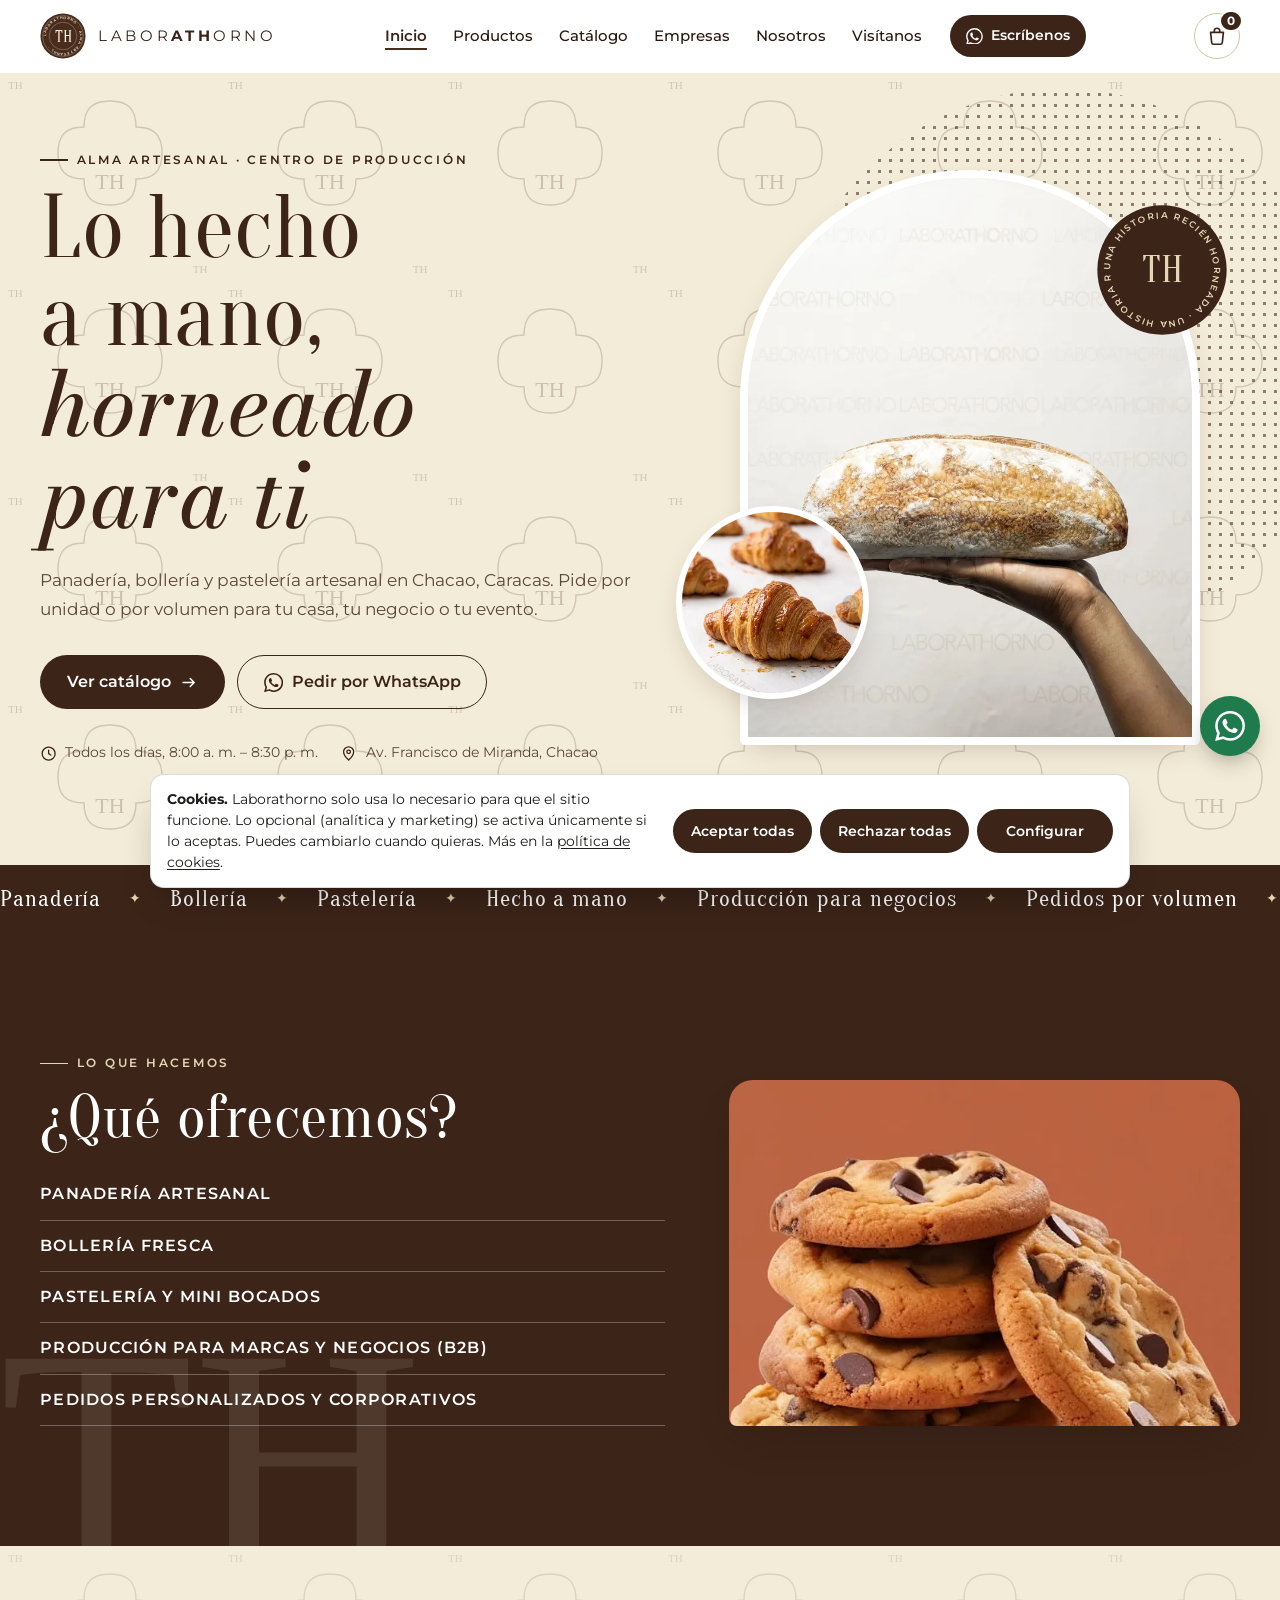
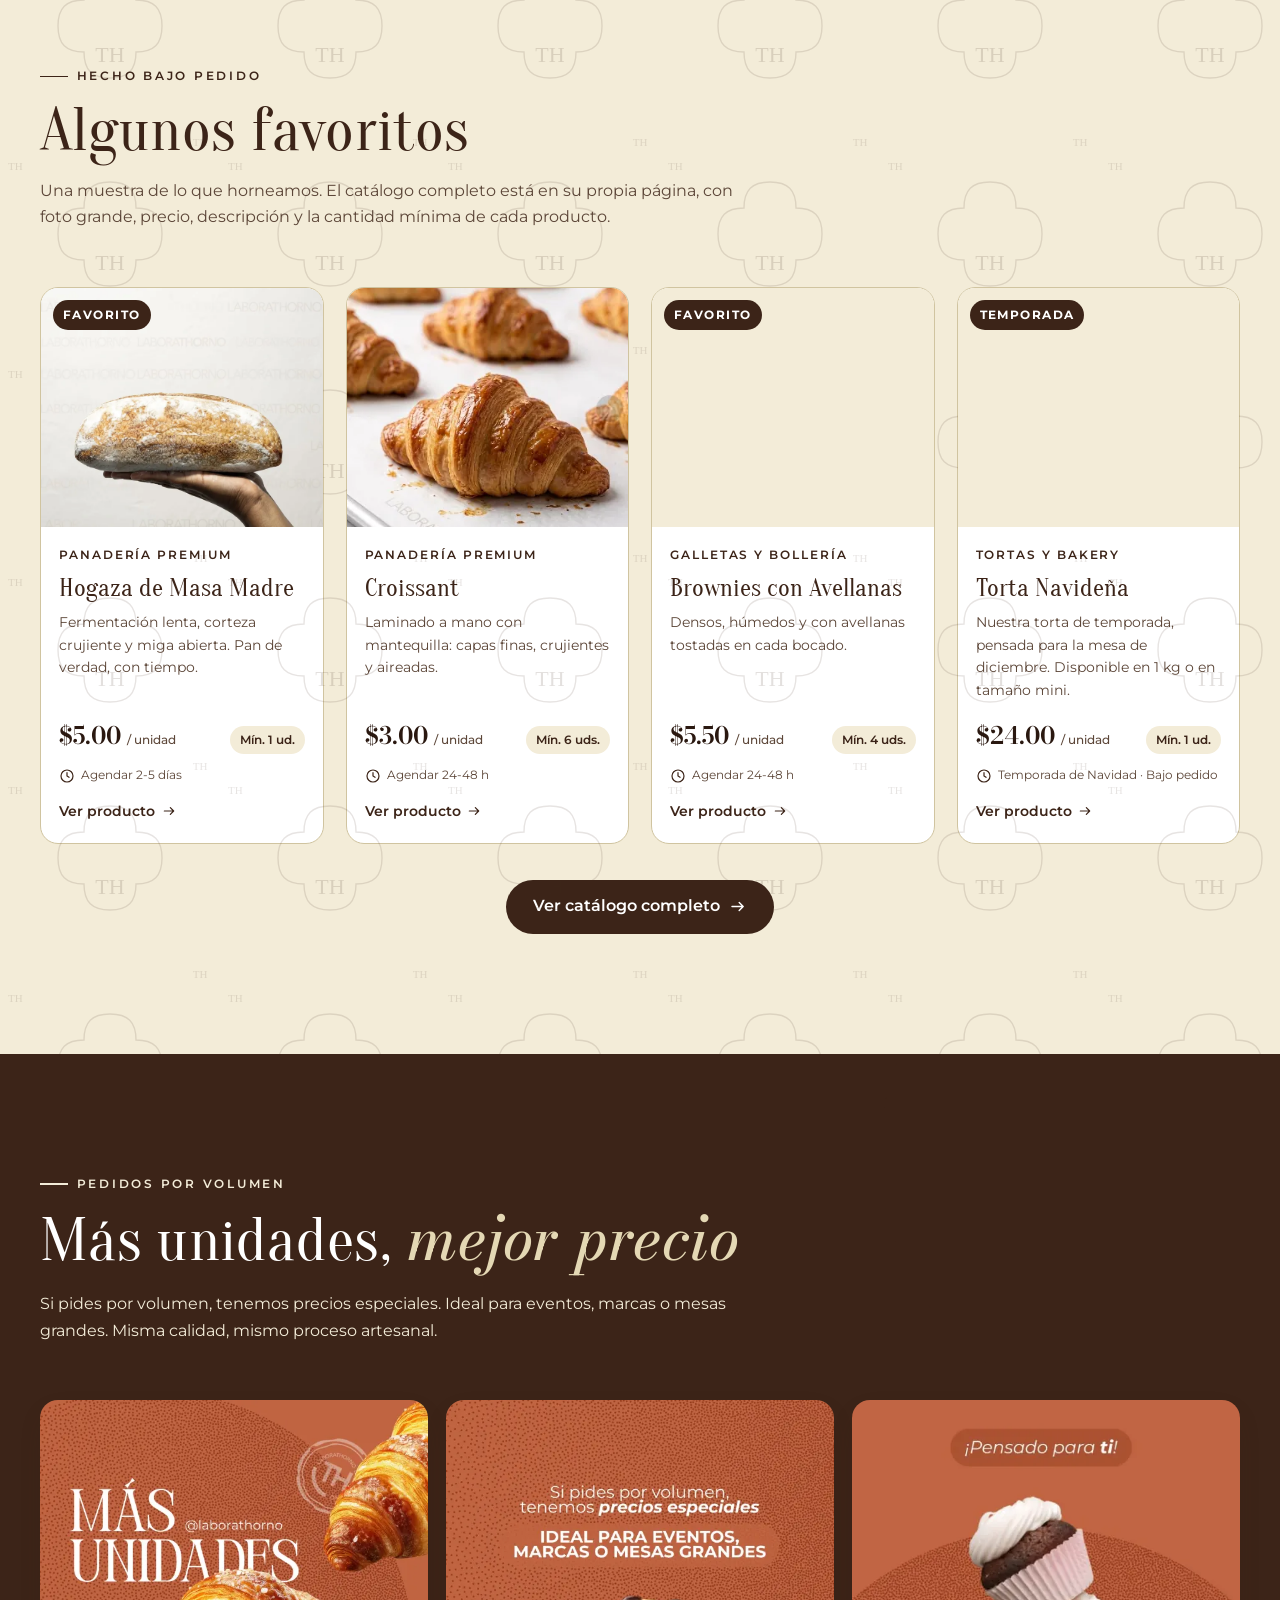
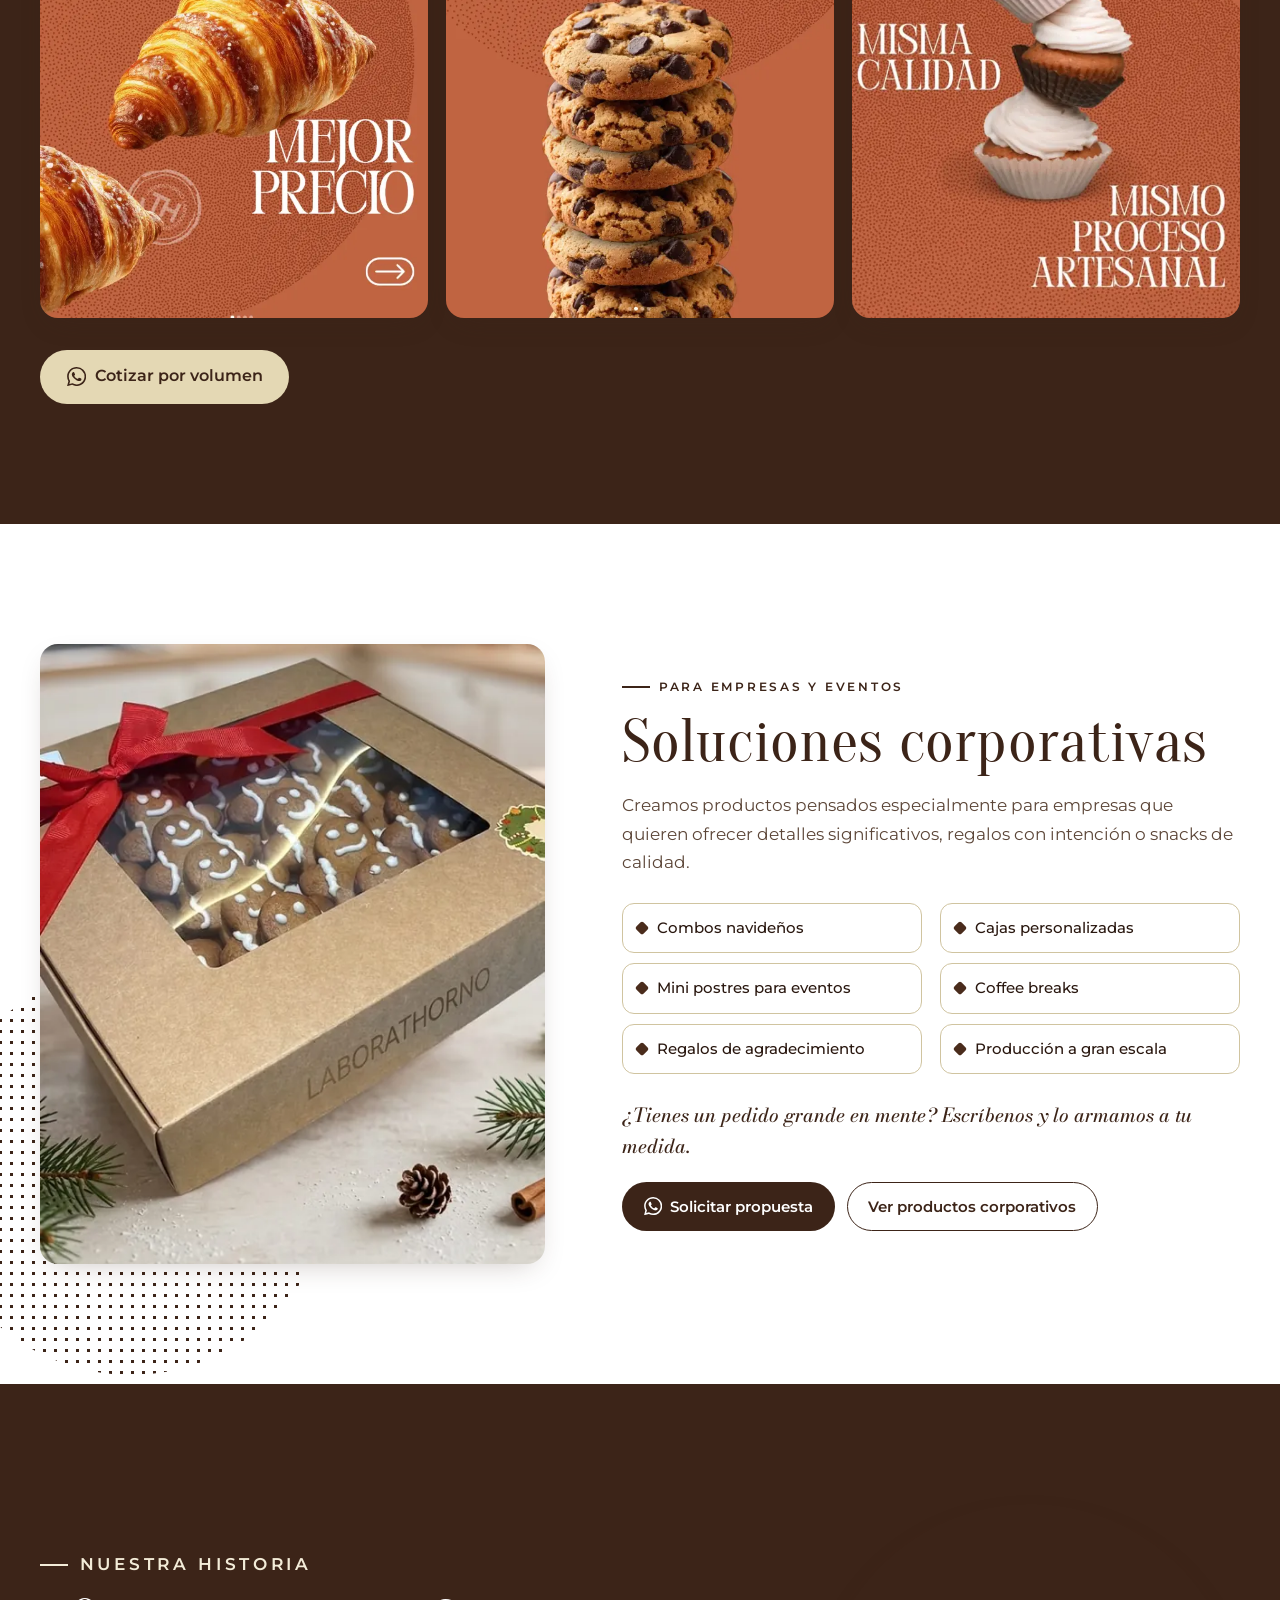
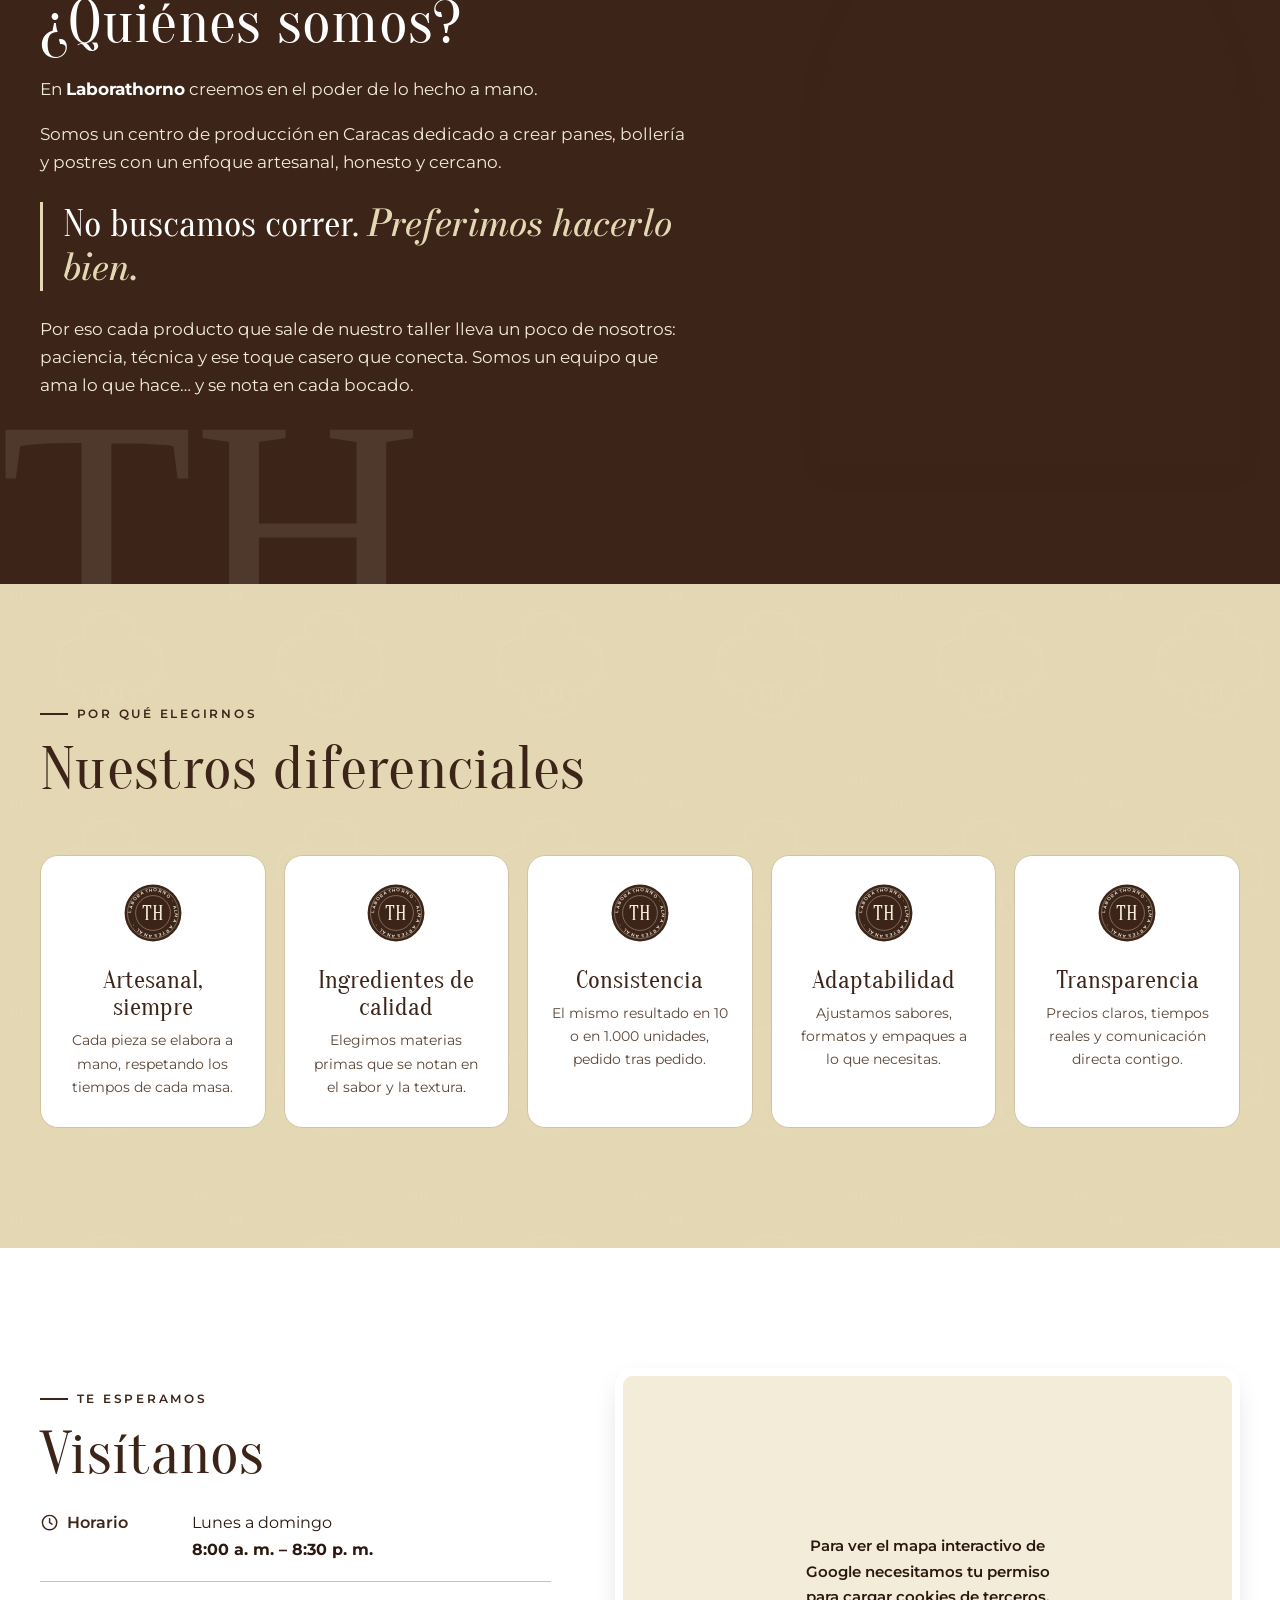
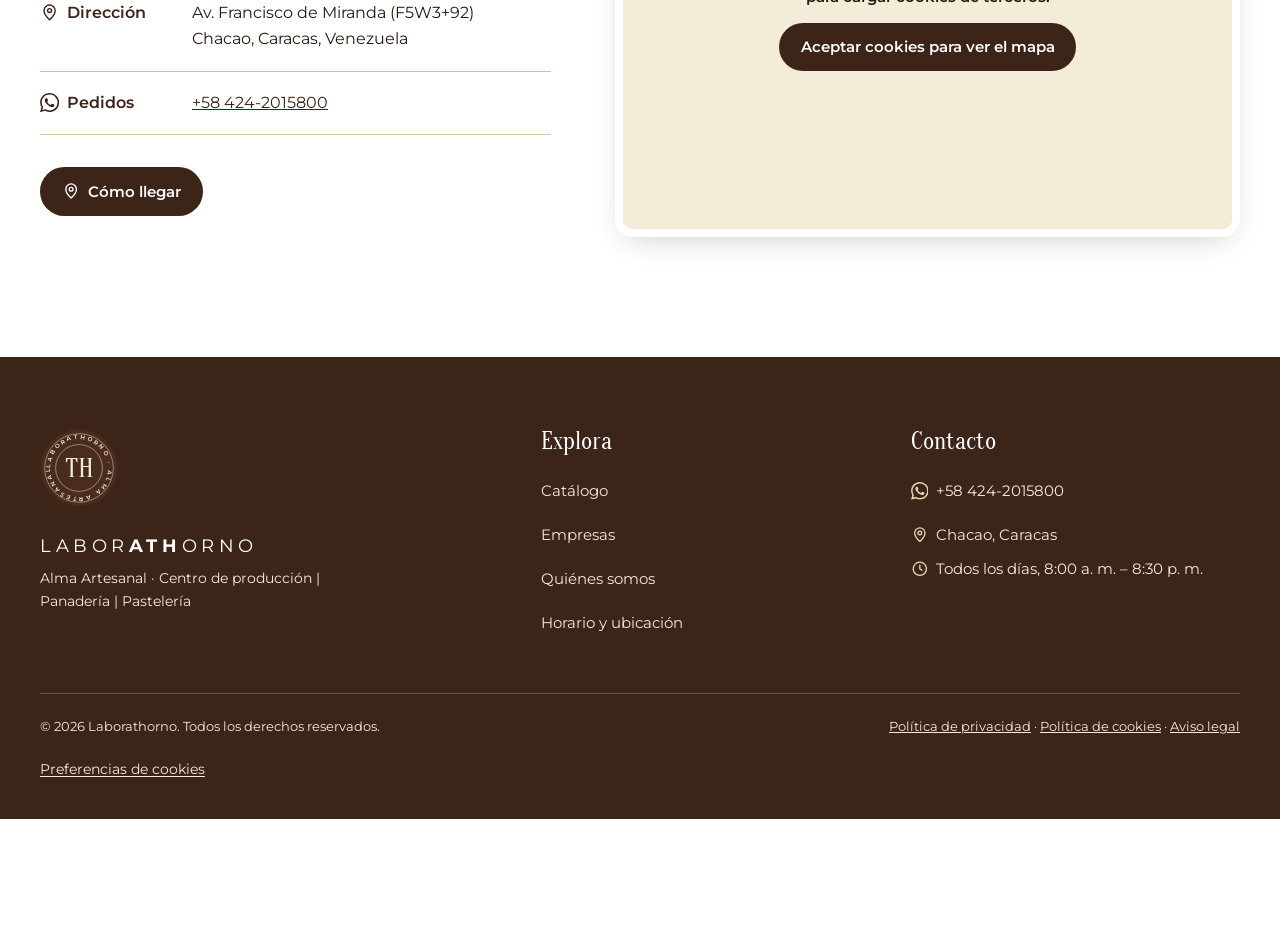
==== commit 02fd7e40: "Quita los enlaces y menciones de Instagram; el contacto queda solo por WhatsApp" ====
--- a/index.html
+++ b/index.html
@@ -68,7 +68,6 @@
       "dayOfWeek": ["Monday","Tuesday","Wednesday","Thursday","Friday","Saturday","Sunday"],
       "opens": "08:00", "closes": "20:30"
     }],
-    "sameAs": ["https://www.instagram.com/laborathorno/"],
     "potentialAction": { "@type": "OrderAction", "target": "https://wa.me/584242015800" }
   }
   </script>
@@ -91,7 +90,6 @@
     </symbol>
     <symbol id="ic-wa" viewBox="0 0 24 24"><path fill="currentColor" d="M17.472 14.382c-.297-.149-1.758-.867-2.03-.967-.273-.099-.471-.148-.67.15-.197.297-.767.966-.94 1.164-.173.199-.347.223-.644.075-.297-.15-1.255-.463-2.39-1.475-.883-.788-1.48-1.761-1.653-2.059-.173-.297-.018-.458.13-.606.134-.133.298-.347.446-.52.149-.174.198-.298.298-.497.099-.198.05-.371-.025-.52-.075-.149-.669-1.612-.916-2.207-.242-.579-.487-.5-.669-.51-.173-.008-.371-.01-.57-.01-.198 0-.52.074-.792.372-.272.297-1.04 1.016-1.04 2.479 0 1.462 1.065 2.875 1.213 3.074.149.198 2.096 3.2 5.077 4.487.709.306 1.262.489 1.694.625.712.227 1.36.195 1.871.118.571-.085 1.758-.719 2.006-1.413.248-.694.248-1.289.173-1.413-.074-.124-.272-.198-.57-.347m-5.421 7.403h-.004a9.87 9.87 0 0 1-5.031-1.378l-.361-.214-3.741.982.998-3.648-.235-.374a9.86 9.86 0 0 1-1.51-5.26c.001-5.45 4.436-9.884 9.888-9.884 2.64 0 5.122 1.03 6.988 2.898a9.825 9.825 0 0 1 2.893 6.994c-.003 5.45-4.437 9.884-9.885 9.884m8.413-18.297A11.815 11.815 0 0 0 12.05 0C5.495 0 .16 5.335.157 11.892c0 2.096.547 4.142 1.588 5.945L.057 24l6.305-1.654a11.882 11.882 0 0 0 5.683 1.448h.005c6.554 0 11.89-5.335 11.893-11.893a11.821 11.821 0 0 0-3.48-8.413Z"/></symbol>
     <symbol id="ic-cart" viewBox="0 0 24 24"><path fill="none" stroke="currentColor" stroke-width="1.8" stroke-linecap="round" stroke-linejoin="round" d="M5 8h14l-1.2 11.1a2 2 0 0 1-2 1.9H8.2a2 2 0 0 1-2-1.9L5 8Zm4 0V6.5a3 3 0 0 1 6 0V8"/></symbol>
-    <symbol id="ic-ig" viewBox="0 0 24 24"><g fill="none" stroke="currentColor" stroke-width="1.8"><rect x="3" y="3" width="18" height="18" rx="5"/><circle cx="12" cy="12" r="4.2"/><circle cx="17.4" cy="6.6" r=".9" fill="currentColor" stroke="none"/></g></symbol>
     <symbol id="ic-clock" viewBox="0 0 24 24"><g fill="none" stroke="currentColor" stroke-width="1.8" stroke-linecap="round"><circle cx="12" cy="12" r="9"/><path d="M12 7v5l3 2"/></g></symbol>
     <symbol id="ic-pin" viewBox="0 0 24 24"><g fill="none" stroke="currentColor" stroke-width="1.8"><path d="M12 21s-7-6.2-7-11.5A7 7 0 0 1 19 9.5C19 14.8 12 21 12 21Z"/><circle cx="12" cy="9.5" r="2.5"/></g></symbol>
     <symbol id="ic-close" viewBox="0 0 24 24"><path stroke="currentColor" stroke-width="2" stroke-linecap="round" d="M6 6l12 12M18 6 6 18"/></symbol>
@@ -327,9 +325,6 @@
             <a class="btn btn-primary" href="https://www.google.com/maps/search/?api=1&amp;query=10.4959375,-66.8474375" target="_blank" rel="noopener">
               <svg aria-hidden="true"><use href="#ic-pin"/></svg> Cómo llegar
             </a>
-            <a class="btn btn-outline" href="https://www.instagram.com/laborathorno/" target="_blank" rel="noopener">
-              <svg aria-hidden="true"><use href="#ic-ig"/></svg> @laborathorno
-            </a>
           </div>
         </div>
         <div class="map-wrap" id="map-wrap">
@@ -364,7 +359,6 @@
         <h2 class="footer-title">Contacto</h2>
         <ul>
           <li><a data-wa="¡Hola, Laborathorno! Quiero hacer una consulta." href="https://wa.me/584242015800" target="_blank" rel="noopener"><svg aria-hidden="true"><use href="#ic-wa"/></svg> +58 424-2015800</a></li>
-          <li><a href="https://www.instagram.com/laborathorno/" target="_blank" rel="noopener"><svg aria-hidden="true"><use href="#ic-ig"/></svg> @laborathorno</a></li>
           <li><a href="https://www.google.com/maps/search/?api=1&amp;query=10.4959375,-66.8474375" target="_blank" rel="noopener"><svg aria-hidden="true"><use href="#ic-pin"/></svg> Chacao, Caracas</a></li>
           <li><span class="footer-plain"><svg aria-hidden="true"><use href="#ic-clock"/></svg> Todos los días, 8:00 a. m. – 8:30 p. m.</span></li>
         </ul>
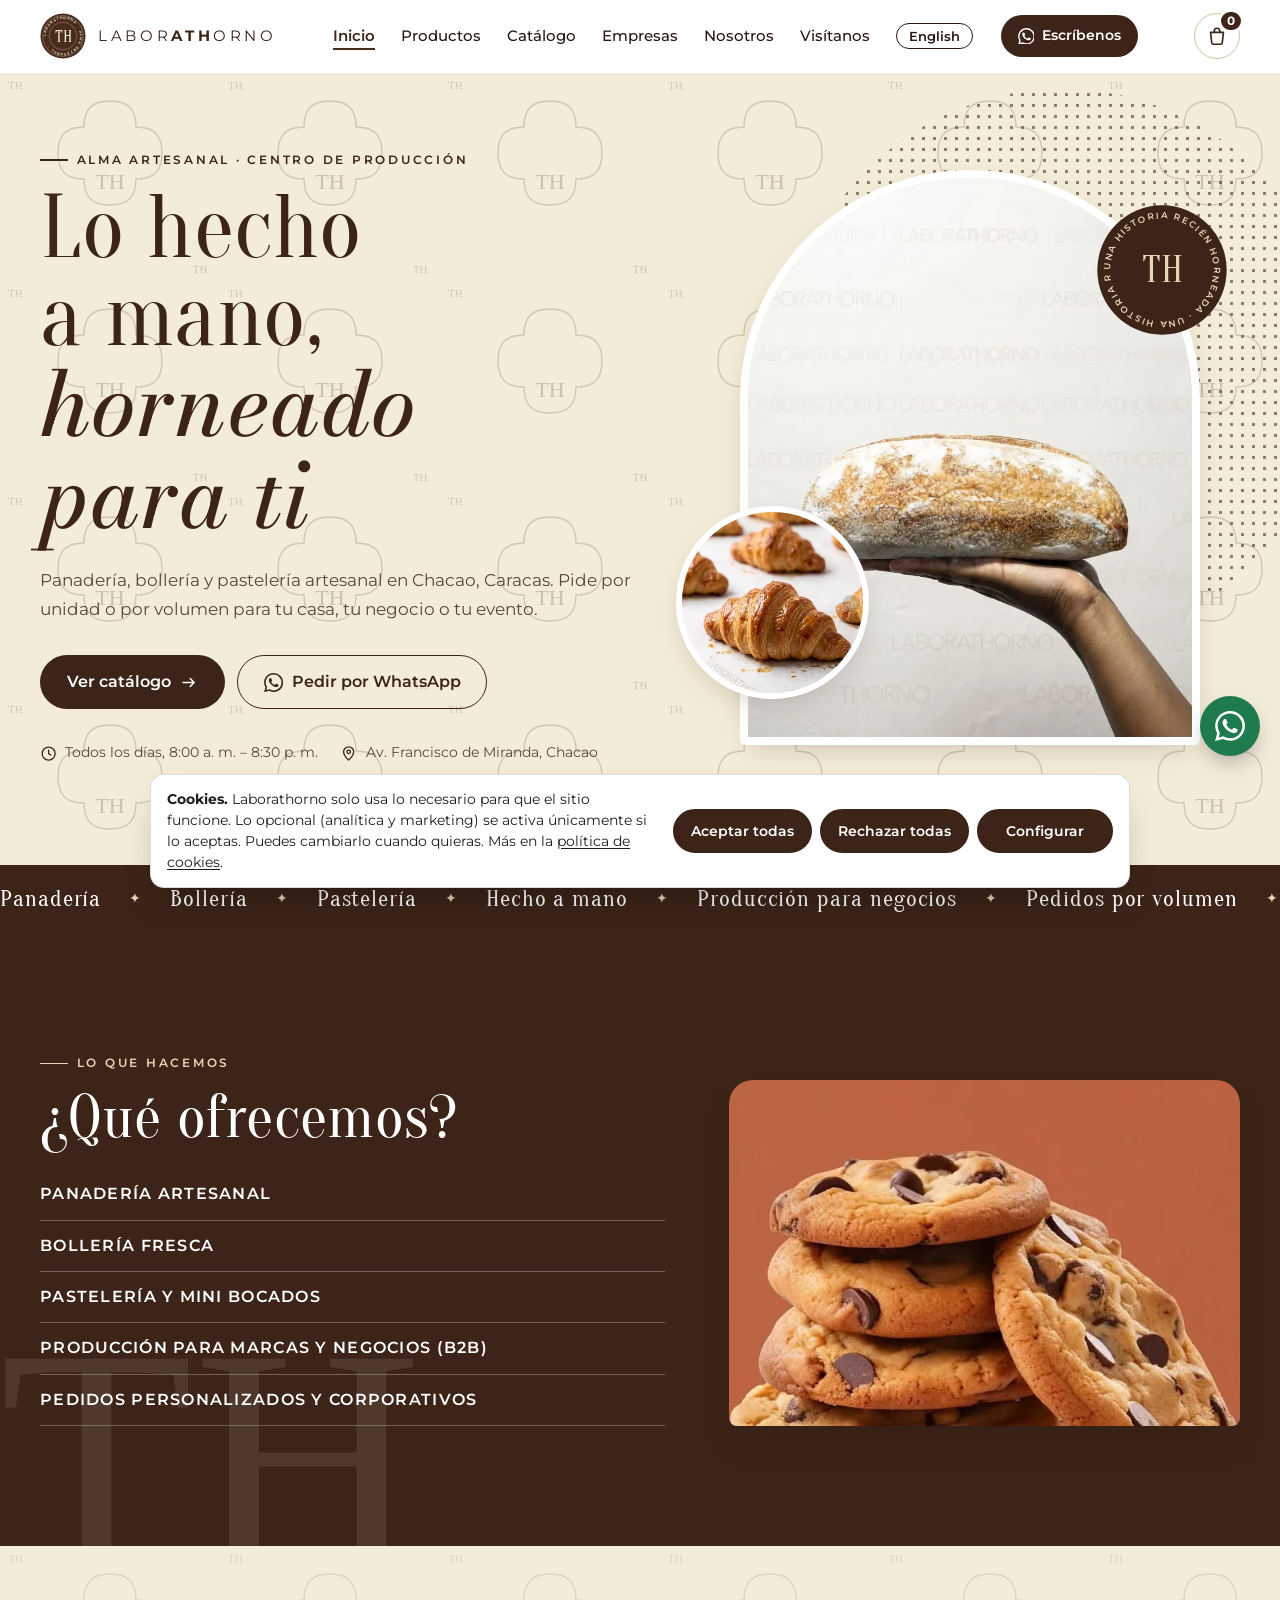
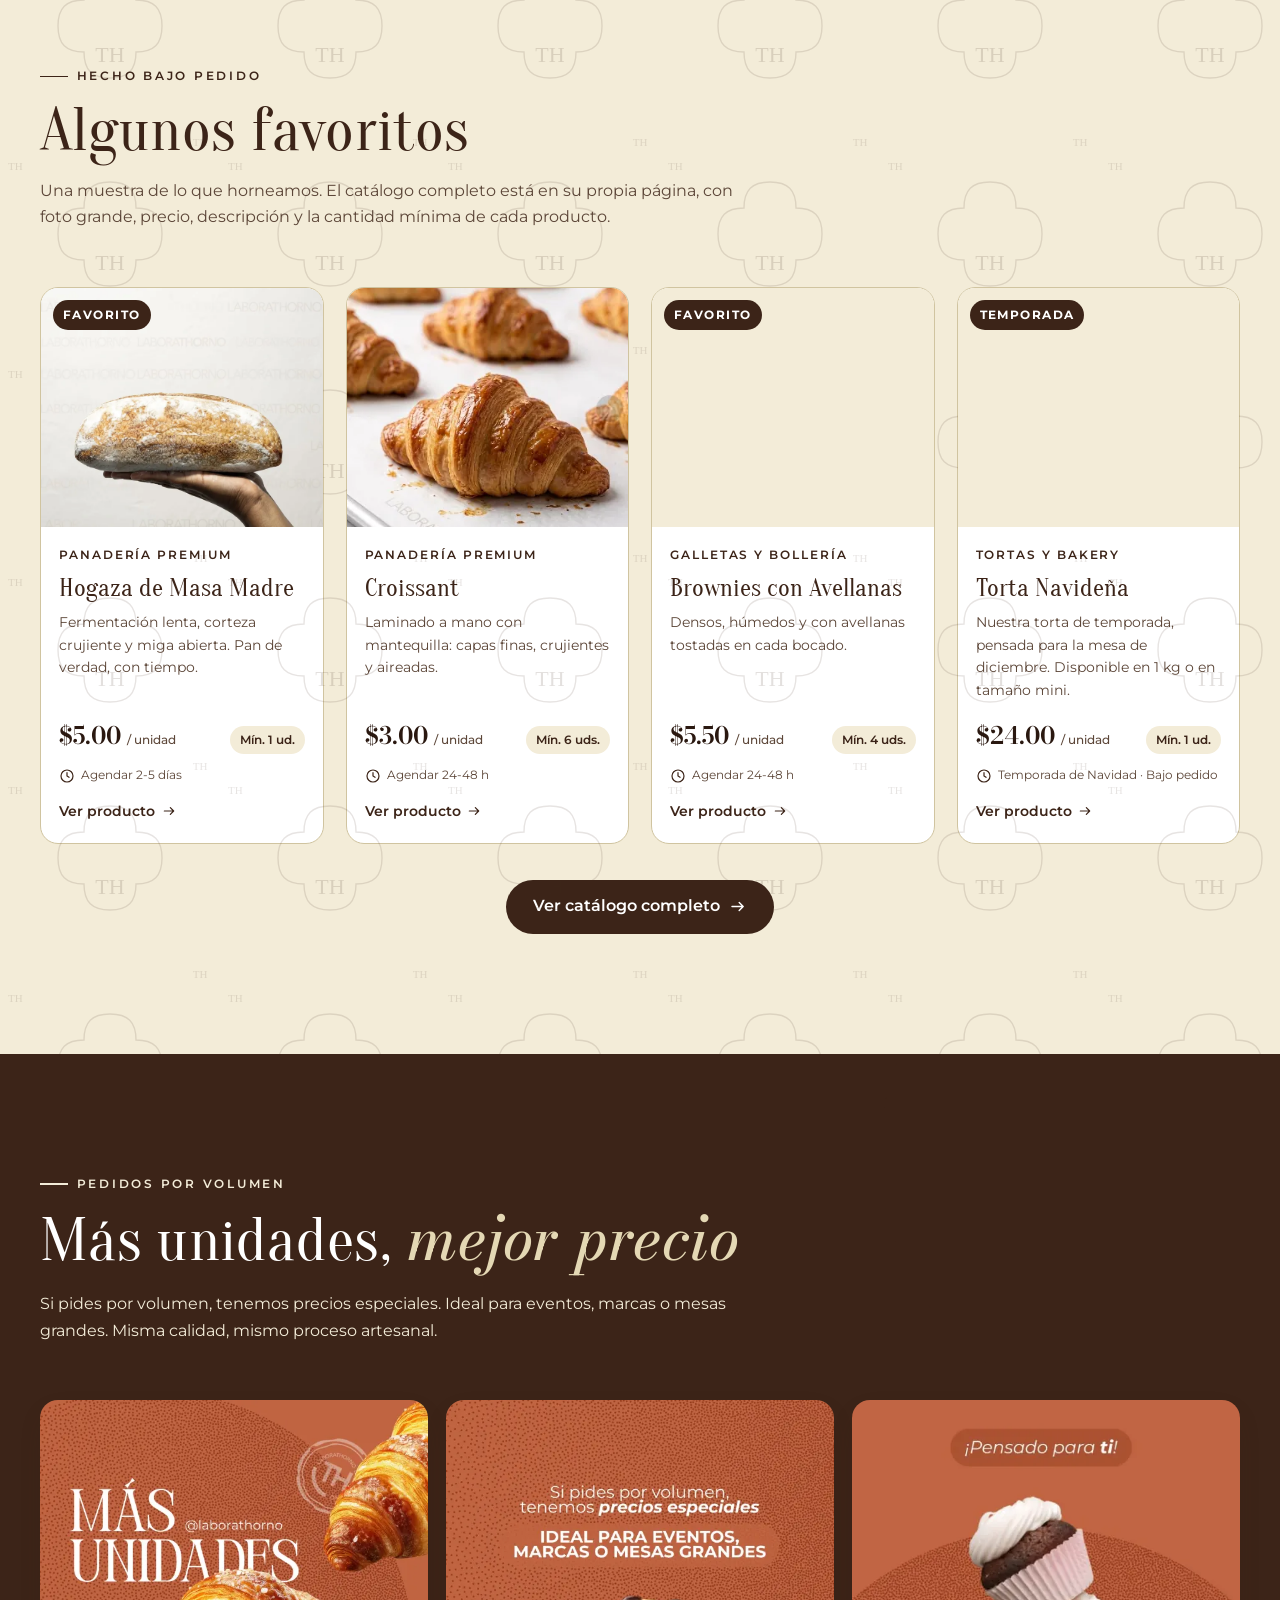
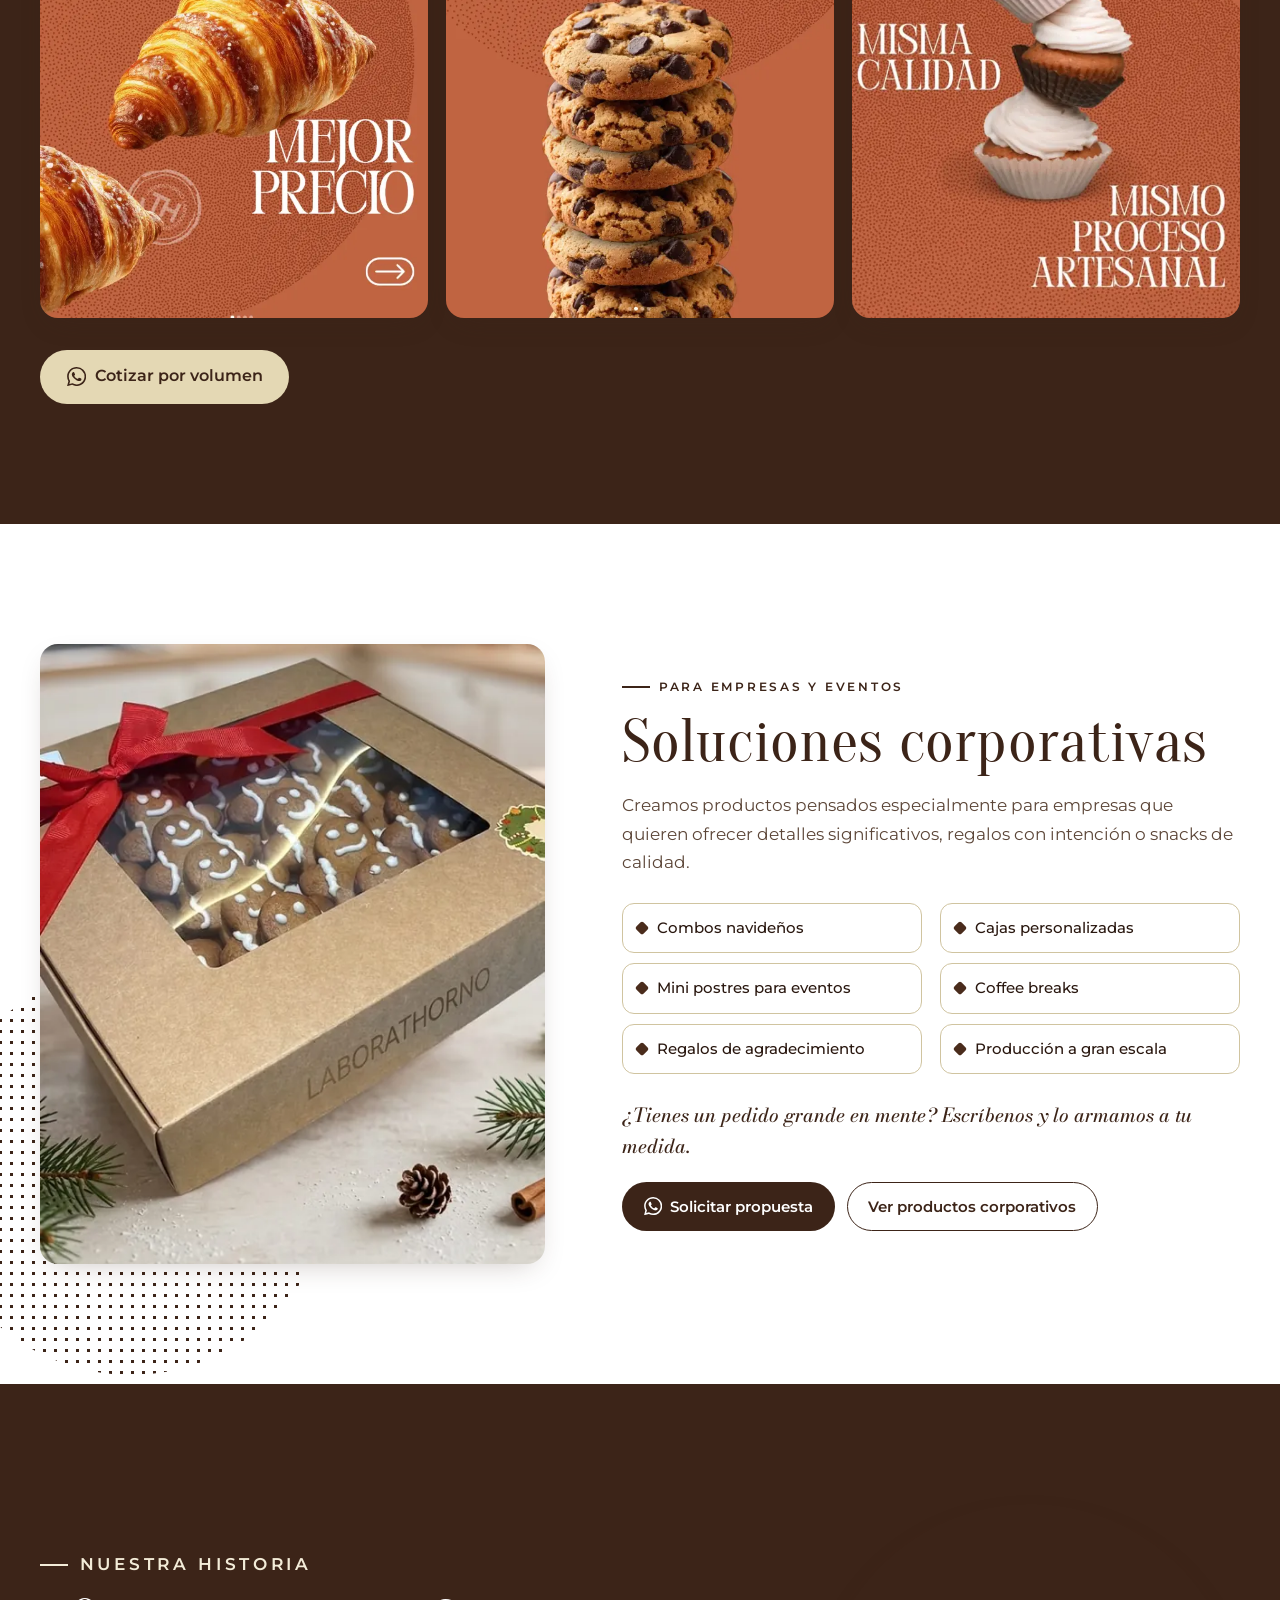
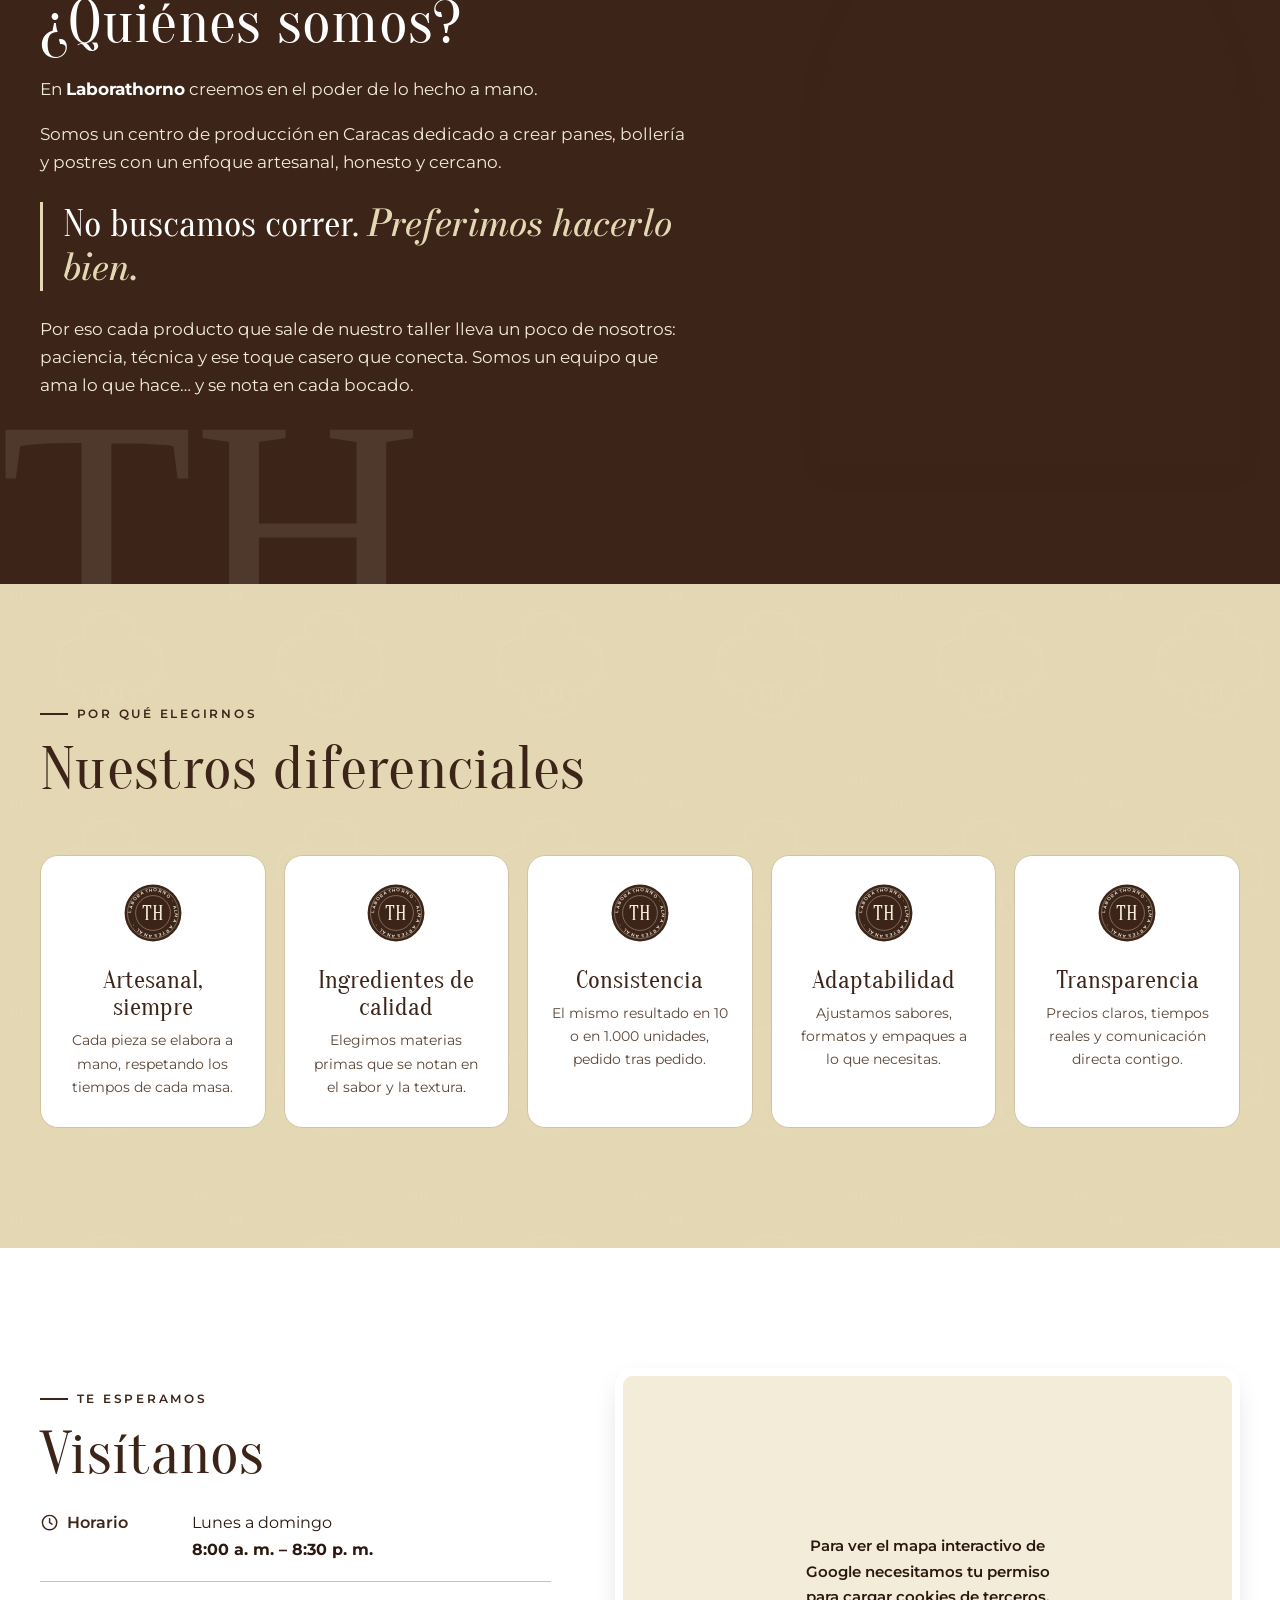
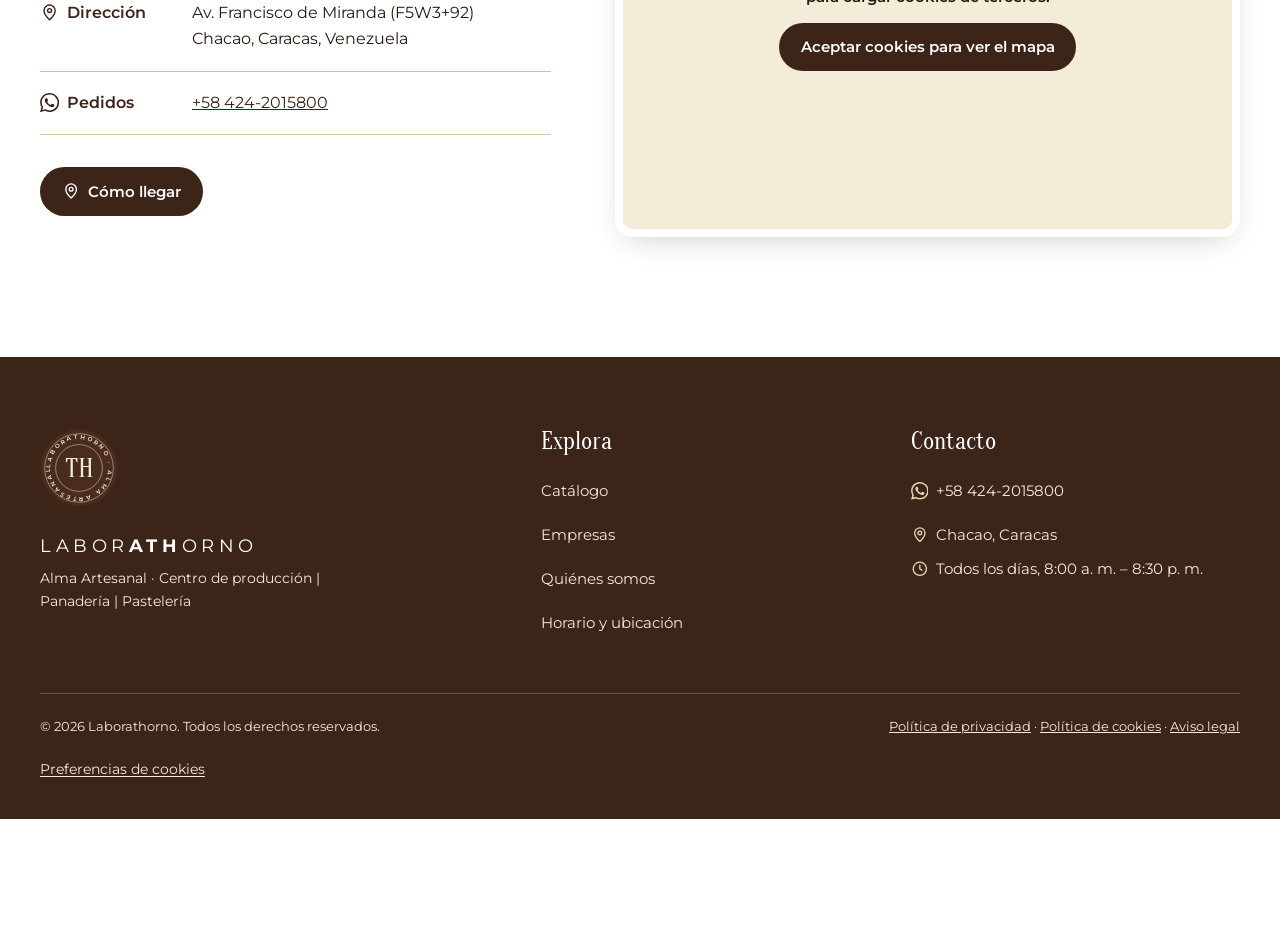
==== commit 90d0aeb3: "English version in /en/ (home, catalog, cart, legal pages, cookie notice) and ES/EN switch" ====
--- a/index.html
+++ b/index.html
@@ -8,7 +8,7 @@
 <html lang="es-VE">
 <head>
   <meta charset="utf-8">
-  <meta http-equiv="Content-Security-Policy" content="default-src 'self'; script-src 'self' 'sha256-mgx1gJOHqAfdCs1J1aMMllWGCMWfesEHhWV9CAmurXI='; style-src 'self'; font-src 'self'; img-src 'self' data:; frame-src https://www.google.com https://maps.google.com; connect-src 'self'; object-src 'none'; base-uri 'self'; form-action 'self'; upgrade-insecure-requests">
+  <meta http-equiv="Content-Security-Policy" content="default-src 'self'; script-src 'self' 'sha256-mgx1gJOHqAfdCs1J1aMMllWGCMWfesEHhWV9CAmurXI=' https://gc.zgo.at; style-src 'self'; font-src 'self'; img-src 'self' data: https://jormanj2b.goatcounter.com; frame-src https://www.google.com https://maps.google.com; connect-src 'self' https://jormanj2b.goatcounter.com; object-src 'none'; base-uri 'self'; form-action 'self'; upgrade-insecure-requests">
   <meta name="referrer" content="strict-origin-when-cross-origin">
   <meta name="viewport" content="width=device-width, initial-scale=1">
   <script>(function(){try{if(!localStorage.getItem("ck-laborathorno-demo"))document.documentElement.classList.add("has-cookie-banner")}catch(e){document.documentElement.classList.add("has-cookie-banner")}})();</script>
@@ -31,10 +31,12 @@
   <link rel="preload" href="fonts/oranienbaum-normal-400-latin.woff2" as="font" type="font/woff2" crossorigin>
   <link rel="preload" href="fonts/montserrat-normal-400-latin.woff2" as="font" type="font/woff2" crossorigin>
   <link rel="preload" href="fonts/bodoni-moda-italic-500-latin.woff2" as="font" type="font/woff2" crossorigin>
-  <link rel="stylesheet" href="styles.css">
+  <link rel="stylesheet" href="styles.css?v=2">
   <title>Laborathorno | Panadería y pastelería artesanal en Caracas</title>
   <meta name="description" content="Panadería y pastelería artesanal en Chacao, Caracas: masa madre, bollería, tortas y mini postres. Arma tu pedido en el catálogo y envíalo por WhatsApp.">
   <link rel="canonical" href="https://jormanj2b.github.io/laborathorno-demo/">
+  <link rel="alternate" hreflang="es" href="https://jormanj2b.github.io/laborathorno-demo/">
+  <link rel="alternate" hreflang="en" href="https://jormanj2b.github.io/laborathorno-demo/en/">
   <meta property="og:title" content="Laborathorno · Alma artesanal">
   <meta property="og:description" content="Panadería, bollería y pastelería hecha a mano en Caracas. Pedidos por unidad o por volumen vía WhatsApp.">
   <meta property="og:url" content="https://jormanj2b.github.io/laborathorno-demo/">
@@ -118,6 +120,7 @@
           <li><a href="index.html#corporativo">Empresas</a></li>
           <li><a href="index.html#nosotros">Nosotros</a></li>
           <li><a href="index.html#visitanos">Visítanos</a></li>
+          <li><a class="lang-switch" href="en/" hreflang="en" lang="en">English</a></li>
         </ul>
         <a class="btn btn-primary nav-cta" data-wa="¡Hola, Laborathorno! Quiero hacer una consulta." href="https://wa.me/584242015800" target="_blank" rel="noopener">
           <svg aria-hidden="true"><use href="#ic-wa"/></svg> Escríbenos
@@ -461,5 +464,6 @@
   <script src="products.js" defer></script>
   <script src="app.js" defer></script>
 
+<script data-goatcounter="https://jormanj2b.goatcounter.com/count" async src="//gc.zgo.at/count.js"></script>
 </body>
 </html>
--- a/styles.css
+++ b/styles.css
@@ -722,3 +722,11 @@
 /* ronda 2 (accesibilidad): áreas táctiles de 44 px en el menú */
 @media (min-width:768px){.main-nav a:not(.btn){padding:13px 0}.main-nav a:not(.btn)::after{bottom:8px}}
 .site-footer ul{gap:0}.site-footer ul a{min-height:44px}
+
+/* ES/EN */
+.main-nav a.lang-switch:not(.btn){border:1px solid currentColor;border-radius:999px;padding:4px 12px;font-size:.82rem;font-weight:600}
+.main-nav a.lang-switch:not(.btn)::after{display:none}
+.legal-page .header-inner > .btn-outline{margin-left:auto}
+.legal-page .lang-switch{font-size:.85rem;font-weight:600;color:inherit}
+@media (max-width:767px){.main-nav a.lang-switch:not(.btn){display:inline-block;margin-top:12px;padding:8px 16px;border:1px solid currentColor}}
+@media (max-width:480px){.legal-page .header-inner{gap:10px}.legal-page .brand-word{display:none}}
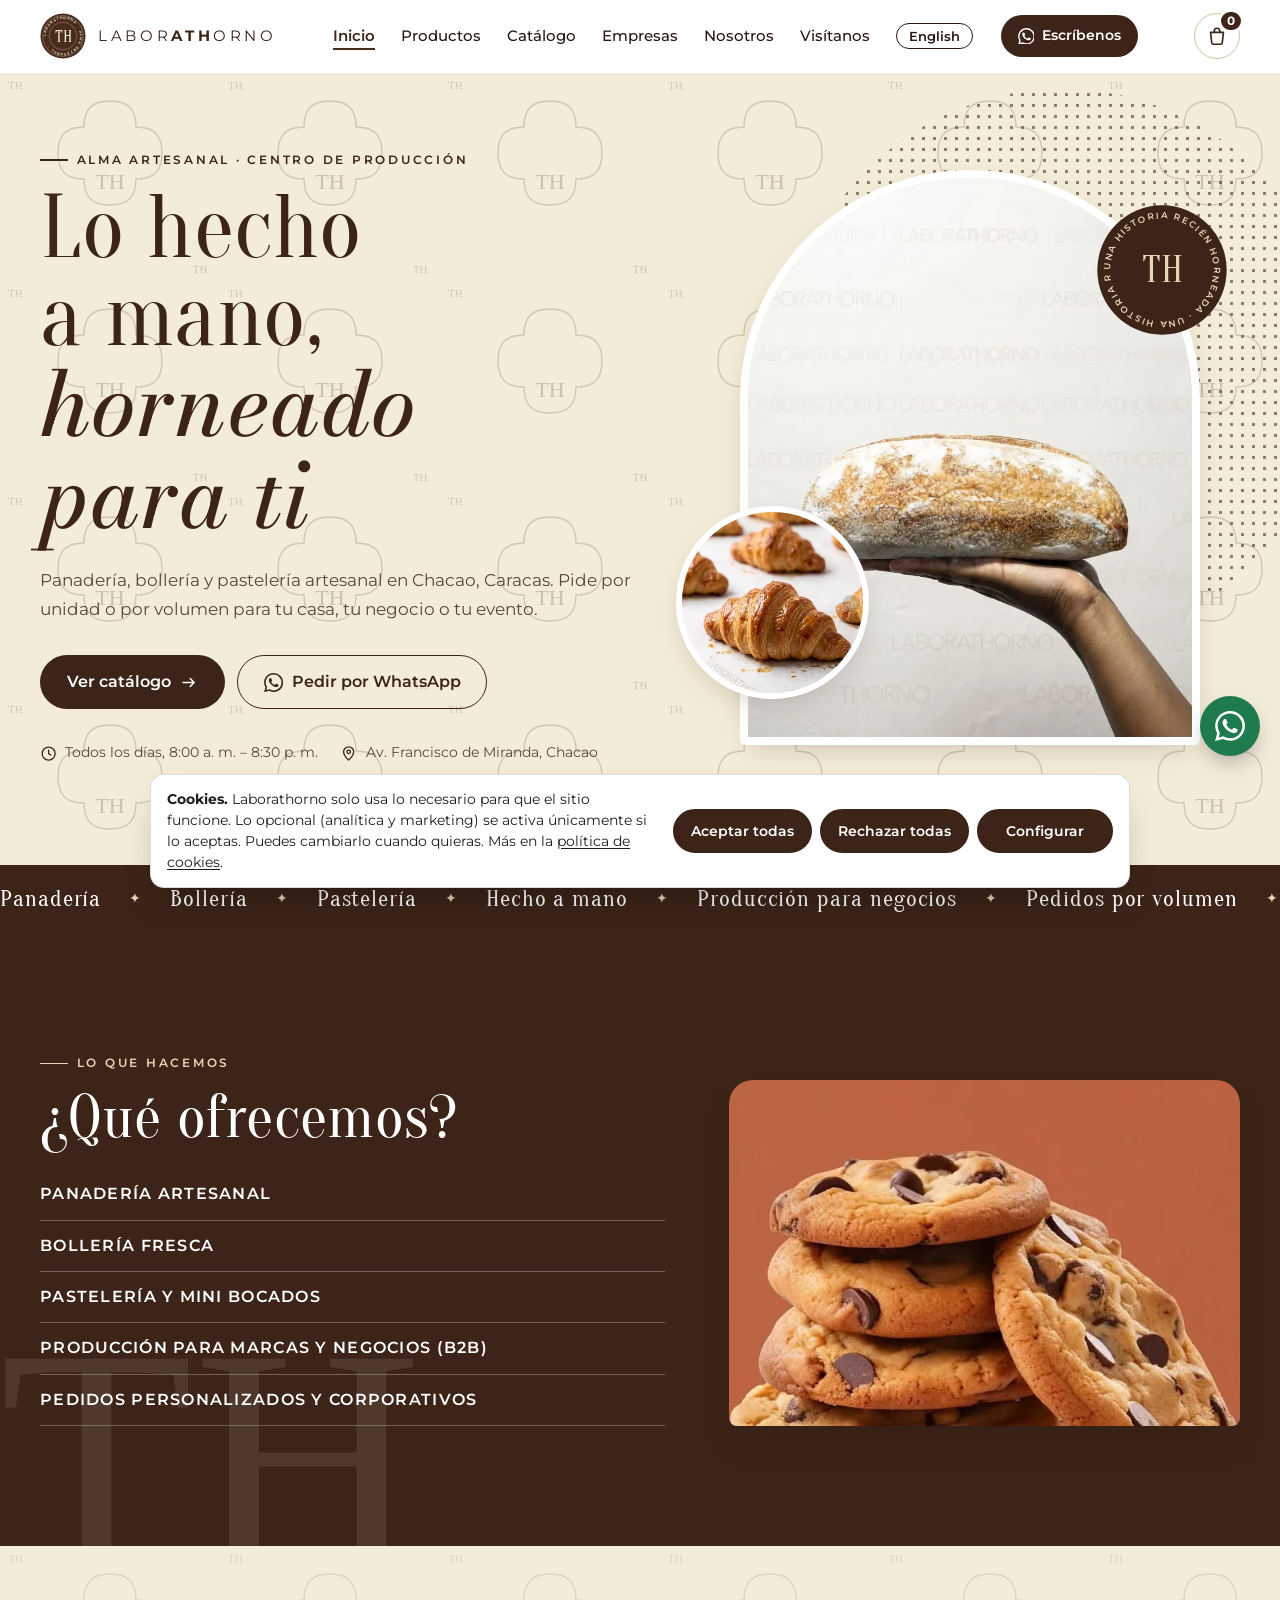
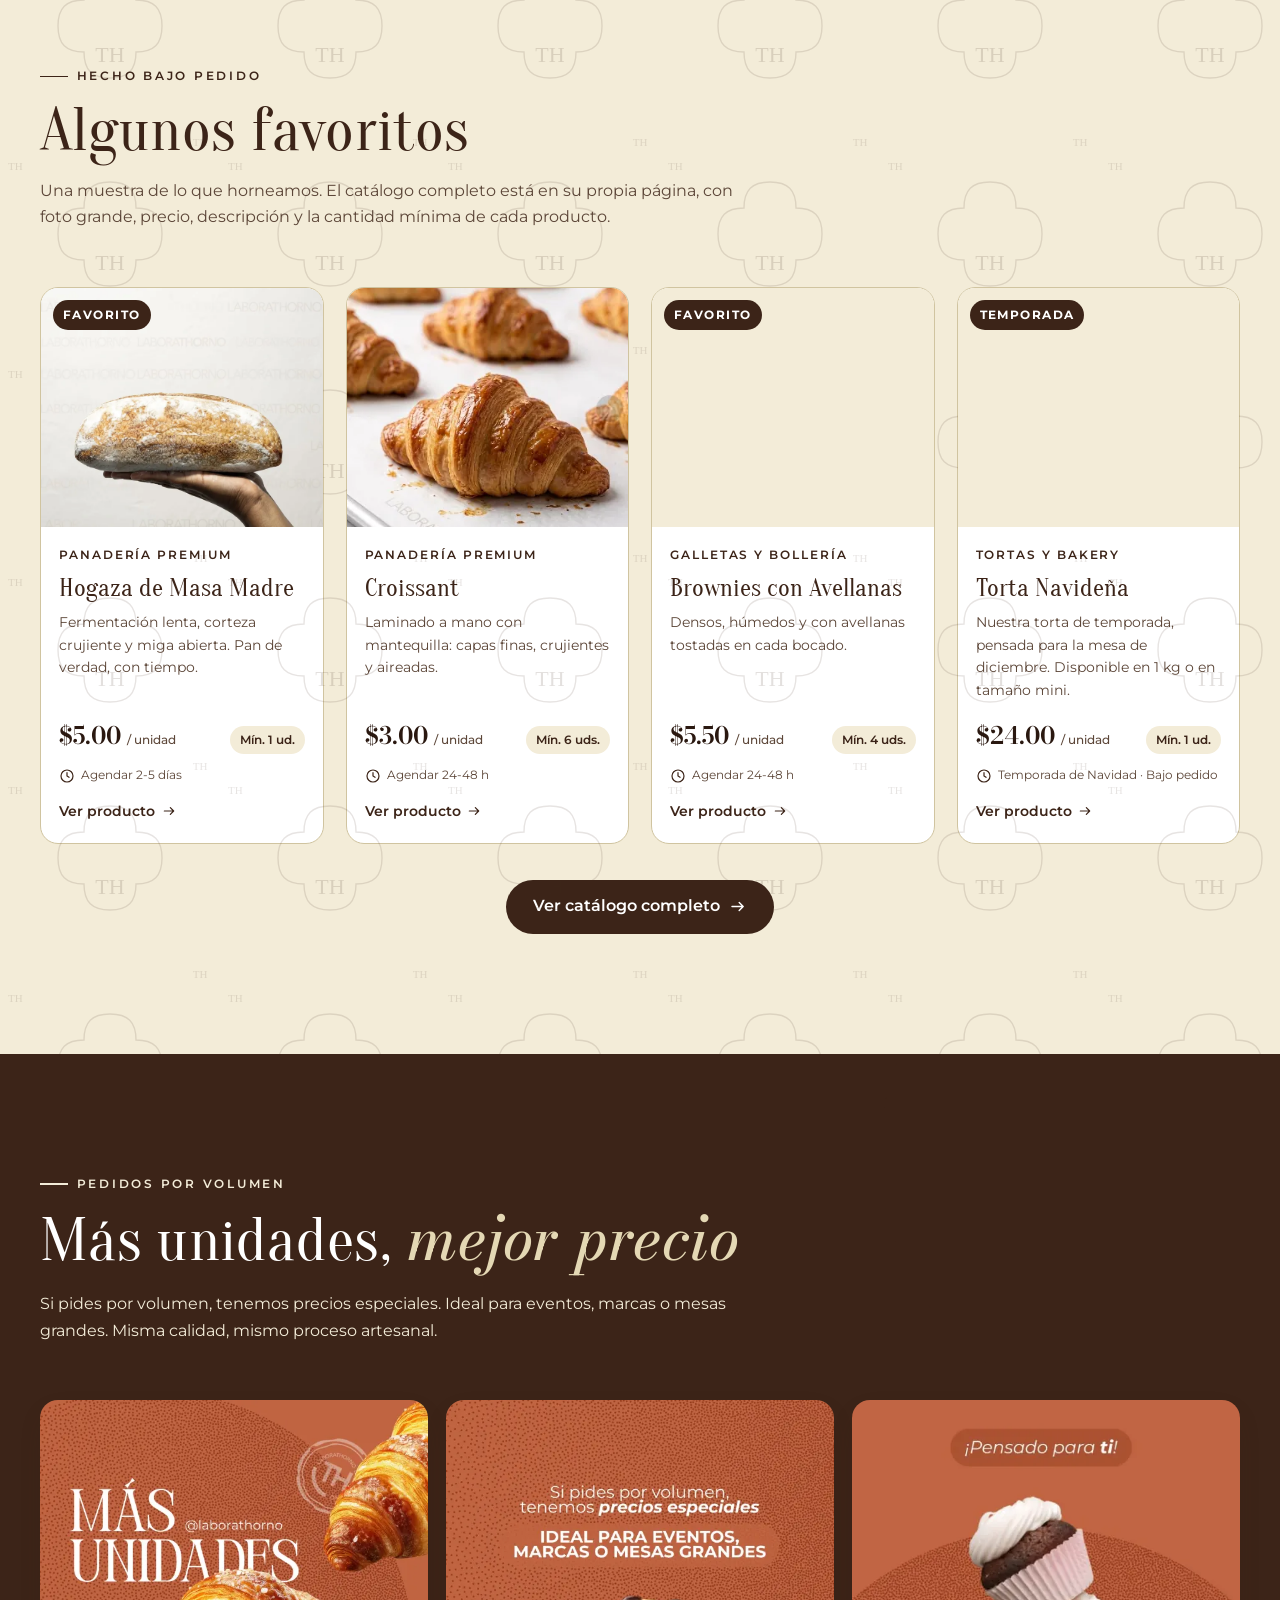
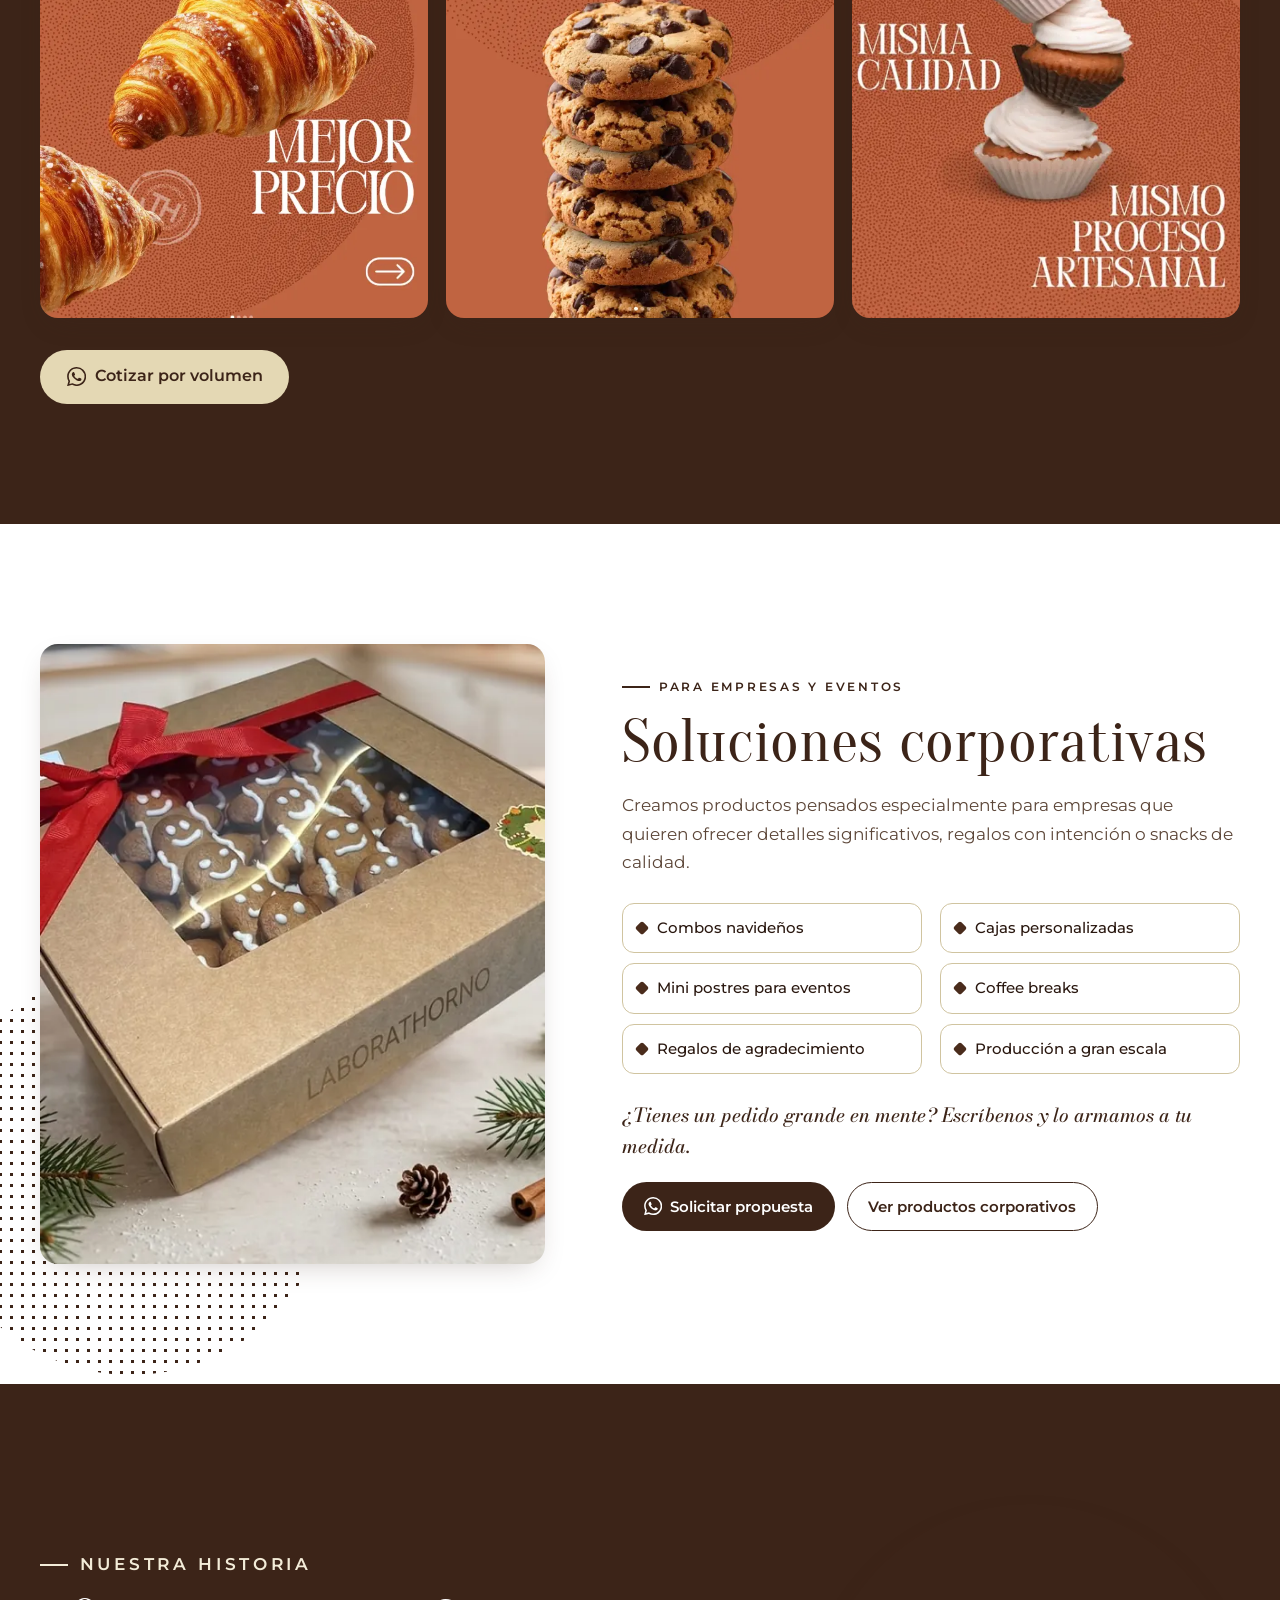
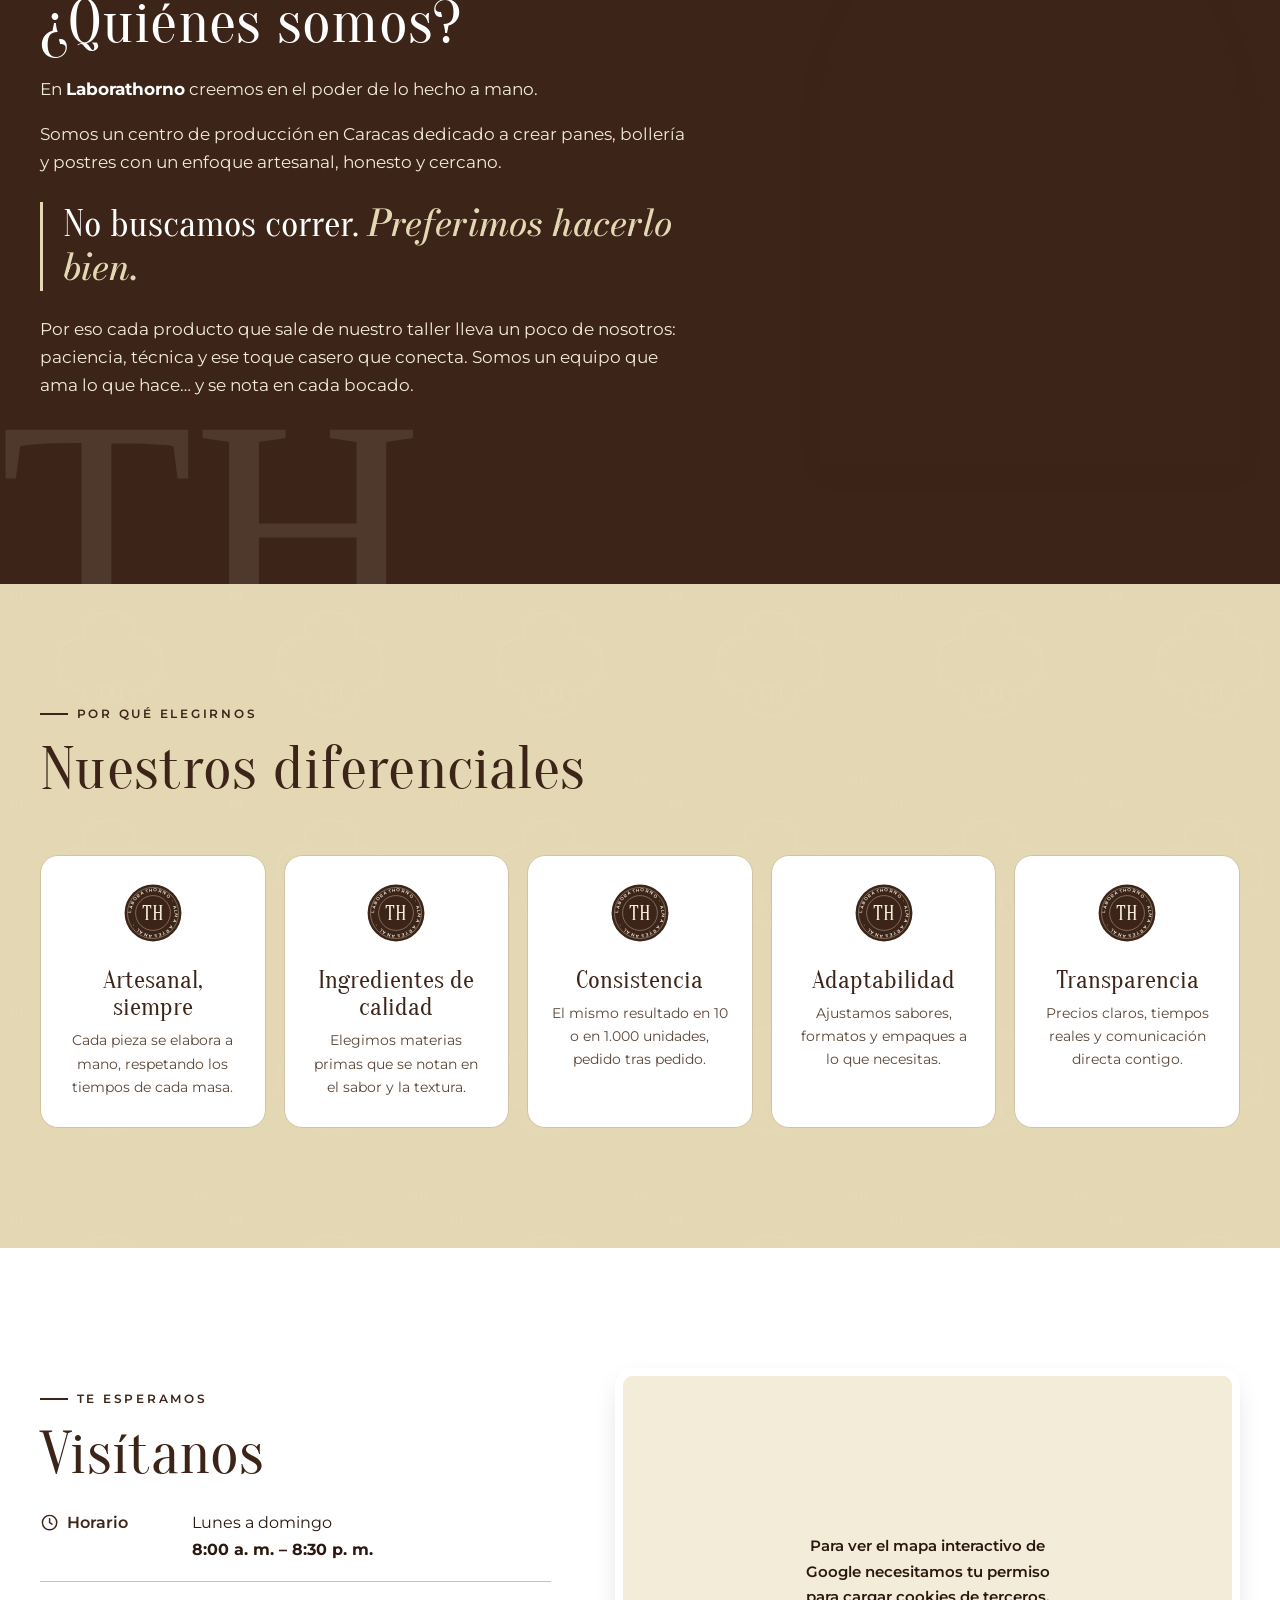
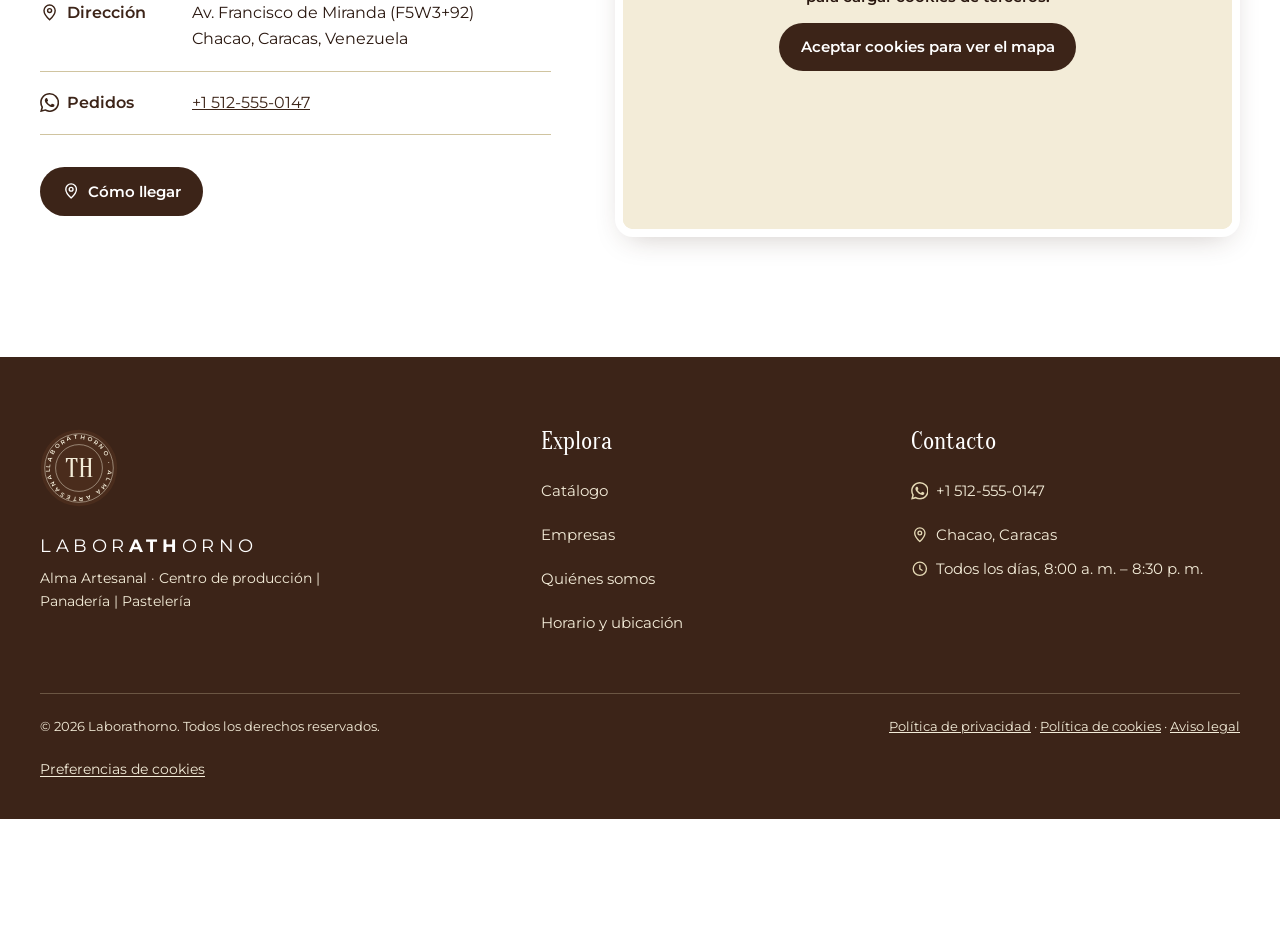
==== commit eaaa5339: "Reemplaza el WhatsApp personal por un número de referencia de EE. UU. Quita +58 424-2015800 de las v" ====
--- a/index.html
+++ b/index.html
@@ -52,7 +52,7 @@
     "url": "https://jormanj2b.github.io/laborathorno-demo/",
     "image": "https://jormanj2b.github.io/laborathorno-demo/images/og-image.jpg",
     "logo": "https://jormanj2b.github.io/laborathorno-demo/images/logo-512.png",
-    "telephone": "+58 424-2015800",
+    "telephone": "+1 512-555-0147",
     "priceRange": "$",
     "currenciesAccepted": "USD",
     "servesCuisine": ["Panadería", "Pastelería"],
@@ -70,7 +70,7 @@
       "dayOfWeek": ["Monday","Tuesday","Wednesday","Thursday","Friday","Saturday","Sunday"],
       "opens": "08:00", "closes": "20:30"
     }],
-    "potentialAction": { "@type": "OrderAction", "target": "https://wa.me/584242015800" }
+    "potentialAction": { "@type": "OrderAction", "target": "https://wa.me/15125550147" }
   }
   </script>
   <script src="cookies.js?v=1" defer data-key="laborathorno-demo" data-owner="Laborathorno" data-accent="#3C2418" data-marketing-name="Marketing y contenido de terceros" data-marketing="Cargan contenido de otras empresas que puede usar sus propias cookies. Aquí: el mapa interactivo de Google Maps de nuestra ubicación. No usamos publicidad."></script>
@@ -122,7 +122,7 @@
           <li><a href="index.html#visitanos">Visítanos</a></li>
           <li><a class="lang-switch" href="en/" hreflang="en" lang="en">English</a></li>
         </ul>
-        <a class="btn btn-primary nav-cta" data-wa="¡Hola, Laborathorno! Quiero hacer una consulta." href="https://wa.me/584242015800" target="_blank" rel="noopener">
+        <a class="btn btn-primary nav-cta" data-wa="¡Hola, Laborathorno! Quiero hacer una consulta." href="https://wa.me/15125550147" target="_blank" rel="noopener">
           <svg aria-hidden="true"><use href="#ic-wa"/></svg> Escríbenos
         </a>
       </nav>
@@ -150,7 +150,7 @@
           <p class="lead">Panadería, bollería y pastelería artesanal en Chacao, Caracas. Pide por unidad o por volumen para tu casa, tu negocio o tu evento.</p>
           <div class="hero-ctas">
             <a class="btn btn-primary btn-lg" href="catalogo.html">Ver catálogo <svg aria-hidden="true"><use href="#ic-arrow"/></svg></a>
-            <a class="btn btn-outline btn-lg" data-wa="¡Hola, Laborathorno! Me gustaría hacer un pedido." href="https://wa.me/584242015800" target="_blank" rel="noopener">
+            <a class="btn btn-outline btn-lg" data-wa="¡Hola, Laborathorno! Me gustaría hacer un pedido." href="https://wa.me/15125550147" target="_blank" rel="noopener">
               <svg aria-hidden="true"><use href="#ic-wa"/></svg> Pedir por WhatsApp
             </a>
           </div>
@@ -244,7 +244,7 @@
           </figure>
         </div>
         <div class="volume-cta">
-          <a class="btn btn-cream btn-lg" data-wa="¡Hola, Laborathorno! Quiero cotizar un pedido por volumen." href="https://wa.me/584242015800" target="_blank" rel="noopener">
+          <a class="btn btn-cream btn-lg" data-wa="¡Hola, Laborathorno! Quiero cotizar un pedido por volumen." href="https://wa.me/15125550147" target="_blank" rel="noopener">
             <svg aria-hidden="true"><use href="#ic-wa"/></svg> Cotizar por volumen
           </a>
         </div>
@@ -271,7 +271,7 @@
           </ul>
           <p class="corp-question">¿Tienes un pedido grande en mente? Escríbenos y lo armamos a tu medida.</p>
           <div class="hero-ctas">
-            <a class="btn btn-primary" data-wa="¡Hola, Laborathorno! Quiero una propuesta para un pedido corporativo o para un evento." href="https://wa.me/584242015800" target="_blank" rel="noopener">
+            <a class="btn btn-primary" data-wa="¡Hola, Laborathorno! Quiero una propuesta para un pedido corporativo o para un evento." href="https://wa.me/15125550147" target="_blank" rel="noopener">
               <svg aria-hidden="true"><use href="#ic-wa"/></svg> Solicitar propuesta
             </a>
             <a class="btn btn-outline" href="catalogo.html?cat=corporativo">Ver productos corporativos</a>
@@ -322,7 +322,7 @@
           <dl class="info-list">
             <div><dt><svg aria-hidden="true"><use href="#ic-clock"/></svg> Horario</dt><dd>Lunes a domingo<br><strong>8:00 a. m. – 8:30 p. m.</strong></dd></div>
             <div><dt><svg aria-hidden="true"><use href="#ic-pin"/></svg> Dirección</dt><dd>Av. Francisco de Miranda (F5W3+92)<br>Chacao, Caracas, Venezuela</dd></div>
-            <div><dt><svg aria-hidden="true"><use href="#ic-wa"/></svg> Pedidos</dt><dd><a data-wa="¡Hola, Laborathorno! Quiero hacer un pedido." href="https://wa.me/584242015800" target="_blank" rel="noopener">+58 424-2015800</a></dd></div>
+            <div><dt><svg aria-hidden="true"><use href="#ic-wa"/></svg> Pedidos</dt><dd><a data-wa="¡Hola, Laborathorno! Quiero hacer un pedido." href="https://wa.me/15125550147" target="_blank" rel="noopener">+1 512-555-0147</a></dd></div>
           </dl>
           <div class="hero-ctas">
             <a class="btn btn-primary" href="https://www.google.com/maps/search/?api=1&amp;query=10.4959375,-66.8474375" target="_blank" rel="noopener">
@@ -361,7 +361,7 @@
       <div>
         <h2 class="footer-title">Contacto</h2>
         <ul>
-          <li><a data-wa="¡Hola, Laborathorno! Quiero hacer una consulta." href="https://wa.me/584242015800" target="_blank" rel="noopener"><svg aria-hidden="true"><use href="#ic-wa"/></svg> +58 424-2015800</a></li>
+          <li><a data-wa="¡Hola, Laborathorno! Quiero hacer una consulta." href="https://wa.me/15125550147" target="_blank" rel="noopener"><svg aria-hidden="true"><use href="#ic-wa"/></svg> +1 512-555-0147</a></li>
           <li><a href="https://www.google.com/maps/search/?api=1&amp;query=10.4959375,-66.8474375" target="_blank" rel="noopener"><svg aria-hidden="true"><use href="#ic-pin"/></svg> Chacao, Caracas</a></li>
           <li><span class="footer-plain"><svg aria-hidden="true"><use href="#ic-clock"/></svg> Todos los días, 8:00 a. m. – 8:30 p. m.</span></li>
         </ul>
@@ -380,7 +380,7 @@
   </button>
 
   <!-- Botón flotante de WhatsApp -->
-  <a class="wa-float" data-wa="¡Hola, Laborathorno! Quiero hacer una consulta." href="https://wa.me/584242015800" target="_blank" rel="noopener" aria-label="Escríbenos por WhatsApp">
+  <a class="wa-float" data-wa="¡Hola, Laborathorno! Quiero hacer una consulta." href="https://wa.me/15125550147" target="_blank" rel="noopener" aria-label="Escríbenos por WhatsApp">
     <svg aria-hidden="true"><use href="#ic-wa"/></svg>
   </a>
 
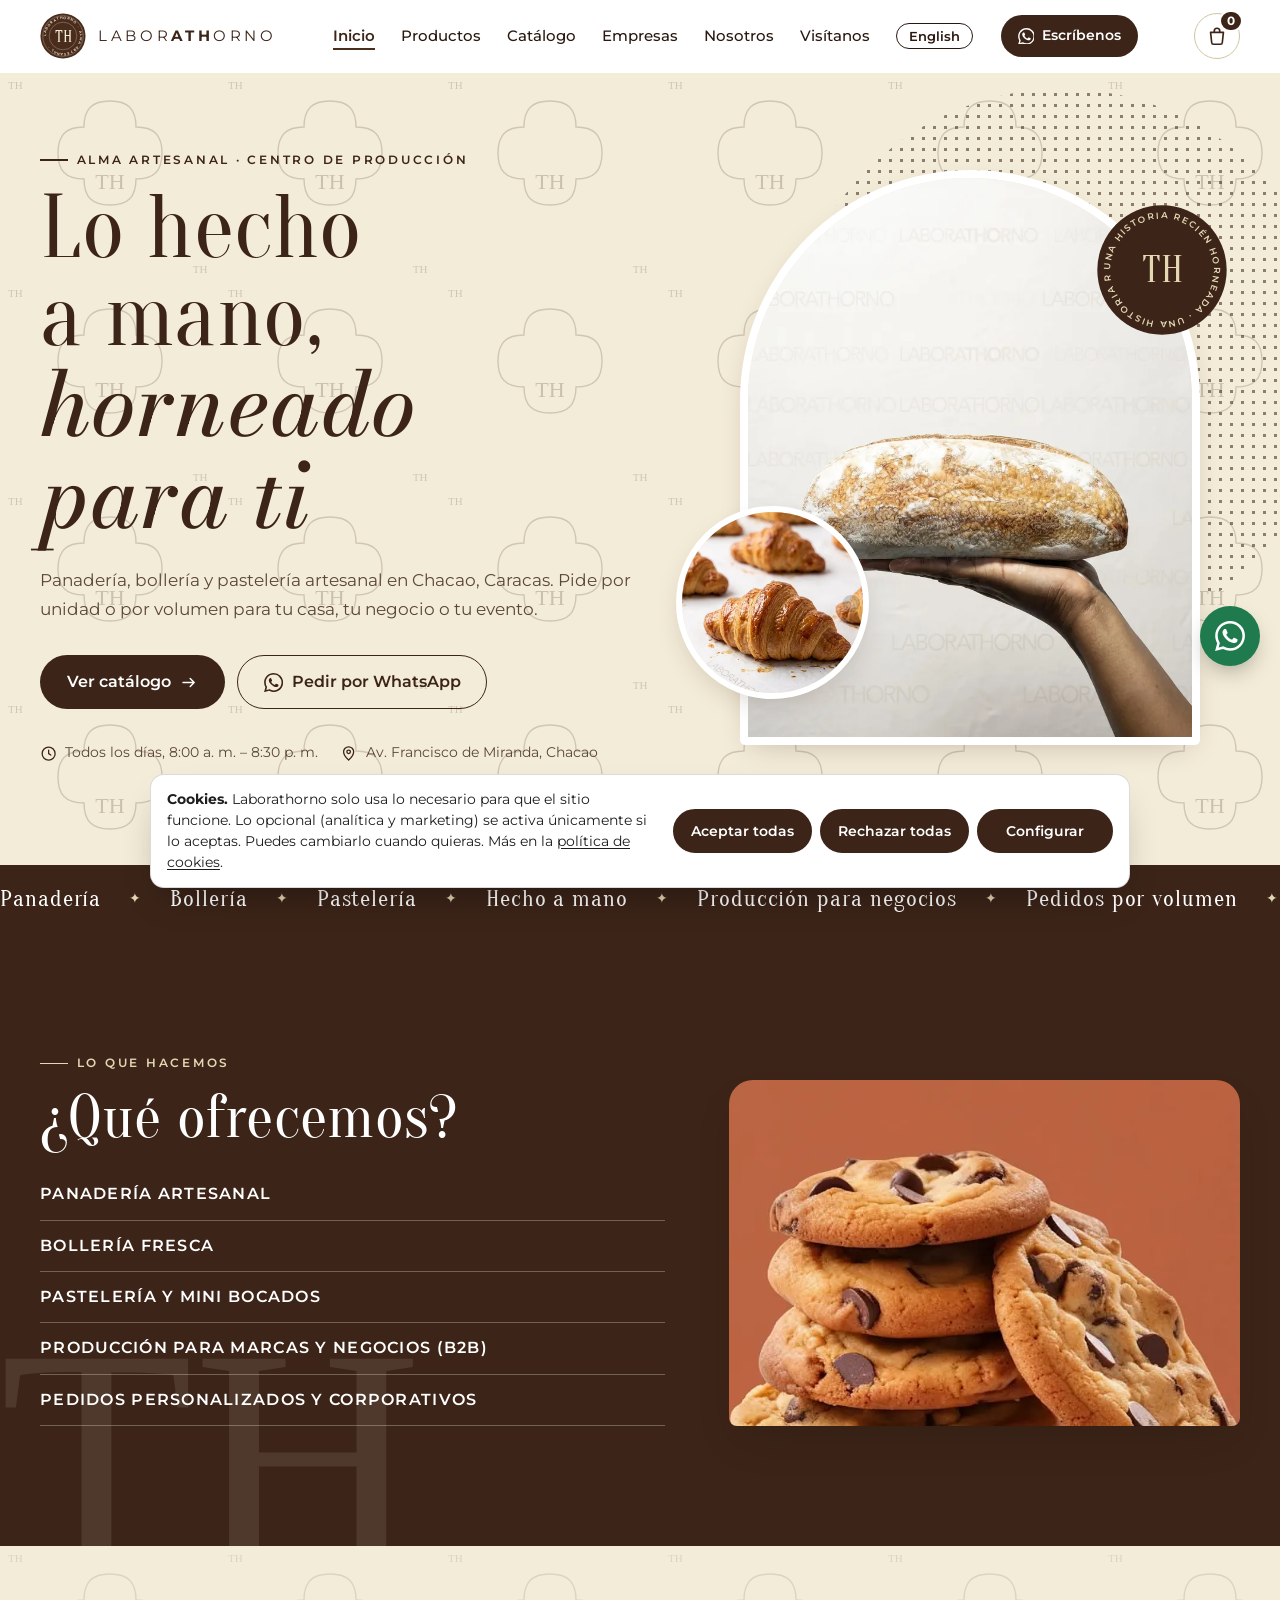
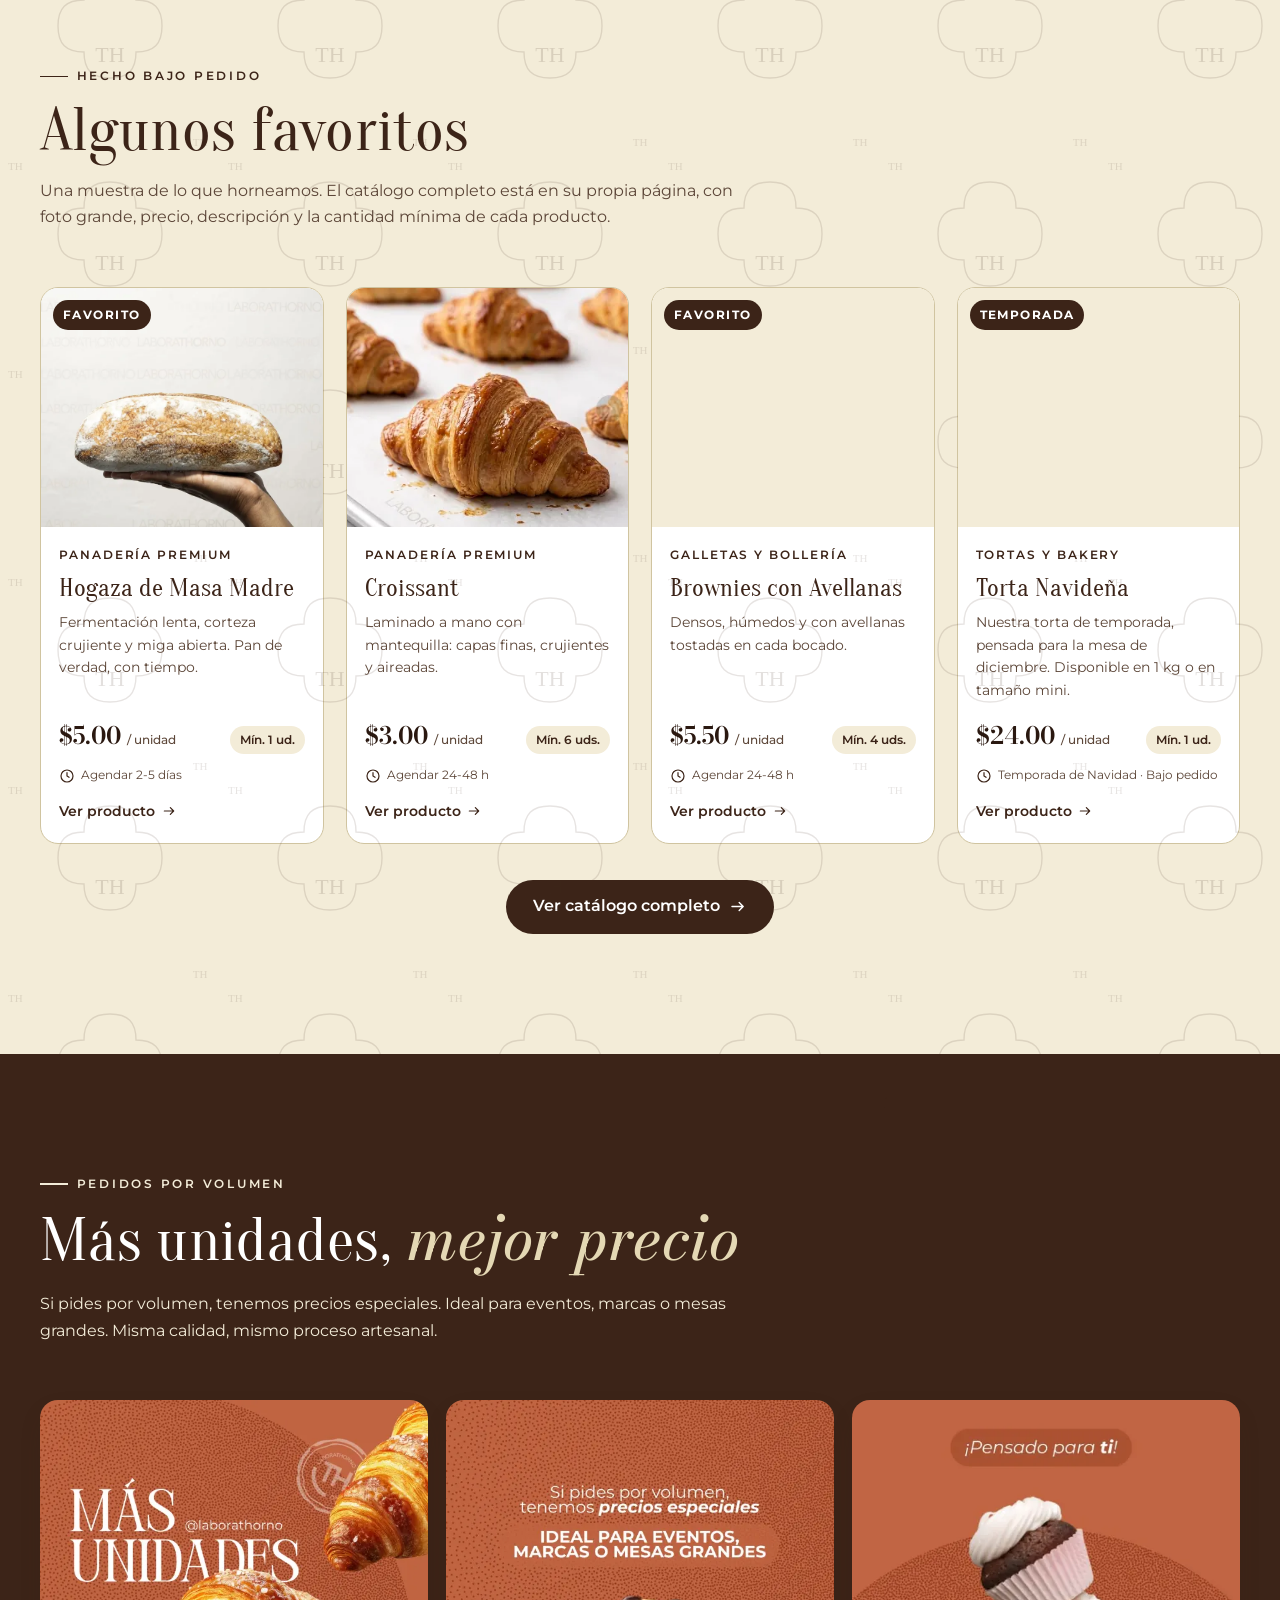
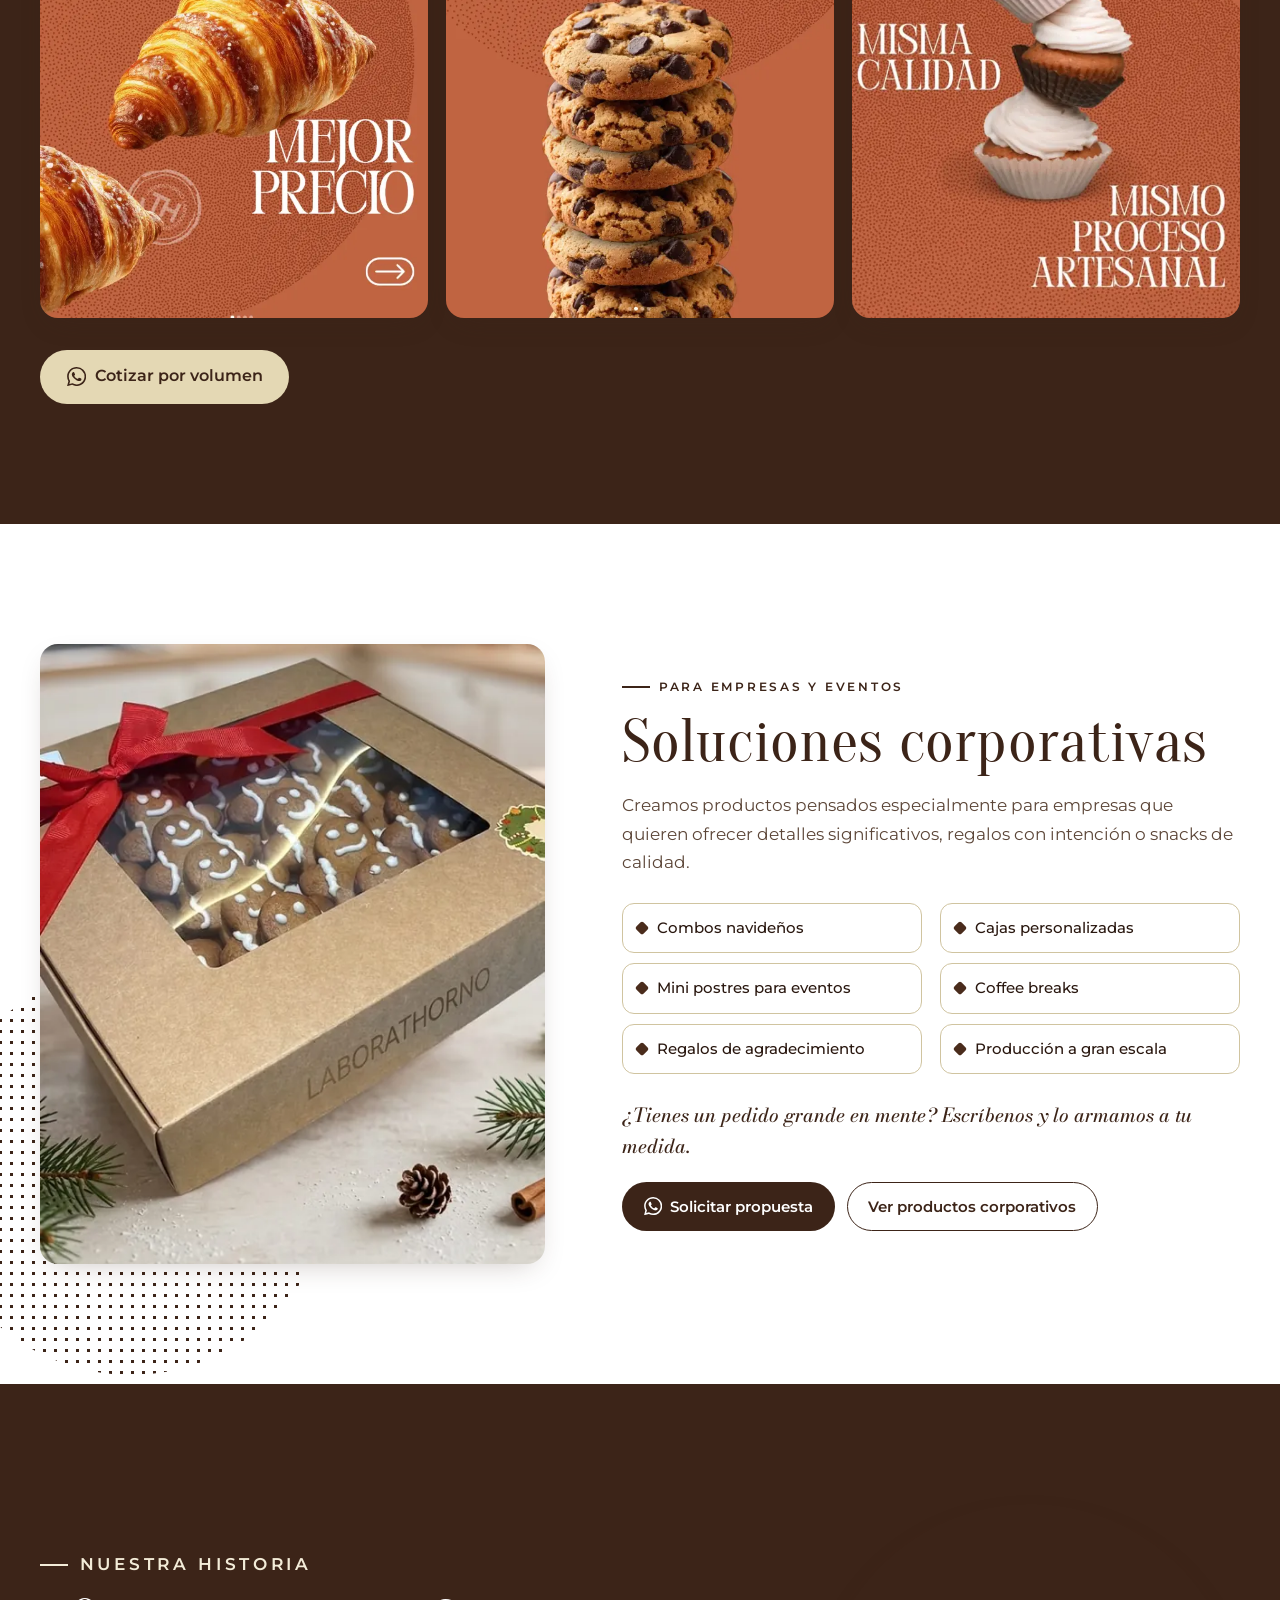
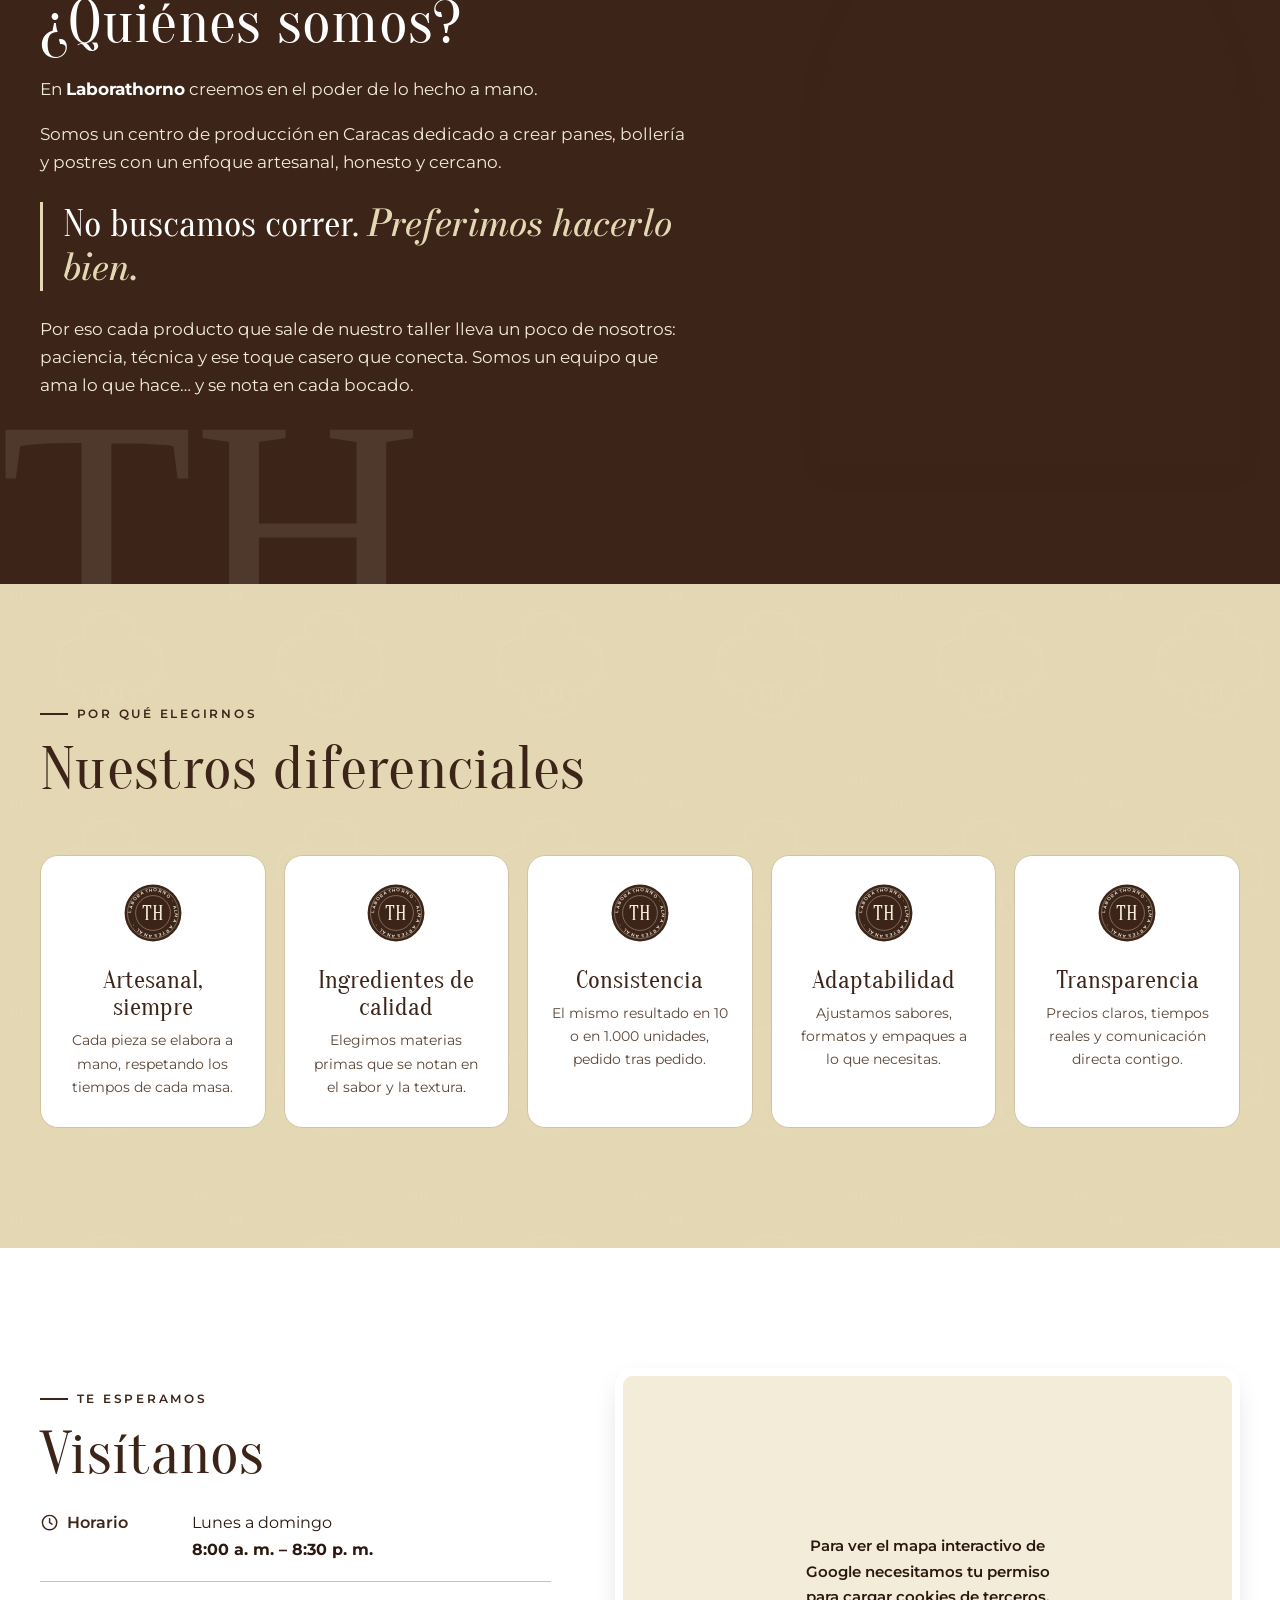
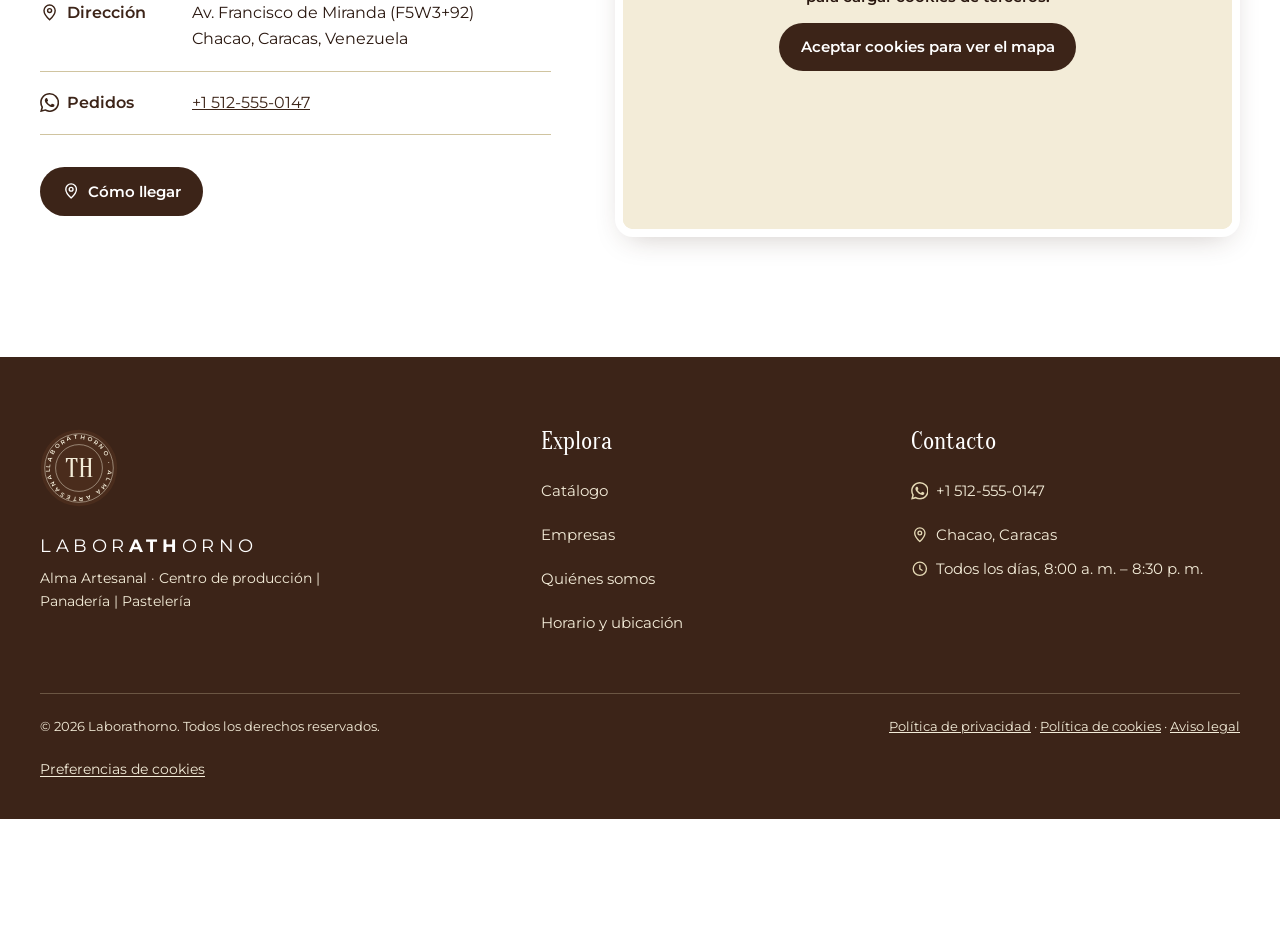
==== commit f6913c86: "Fit bakery header on 320px phones while preserving touch targets" ====
--- a/index.html
+++ b/index.html
@@ -17,13 +17,13 @@
   <meta property="og:type" content="website">
   <meta property="og:locale" content="es_VE">
   <meta property="og:site_name" content="Laborathorno">
-  <meta property="og:image" content="https://jormanj2b.github.io/laborathorno-demo/images/og-image.jpg">
+  <meta property="og:image" content="https://jormanbravo.com/laborathorno-demo/images/og-image.jpg">
   <meta property="og:image:type" content="image/jpeg">
   <meta property="og:image:width" content="1200">
   <meta property="og:image:height" content="630">
   <meta property="og:image:alt" content="Torta, mini postres y pan artesanal de Laborathorno, Caracas">
   <meta name="twitter:card" content="summary_large_image">
-  <meta name="twitter:image" content="https://jormanj2b.github.io/laborathorno-demo/images/og-image.jpg">
+  <meta name="twitter:image" content="https://jormanbravo.com/laborathorno-demo/images/og-image.jpg">
   <meta name="twitter:image:alt" content="Torta, mini postres y pan artesanal de Laborathorno, Caracas">
   <link rel="icon" href="favicon.svg" type="image/svg+xml">
   <link rel="icon" href="favicon-32.png" sizes="32x32" type="image/png">
@@ -31,15 +31,15 @@
   <link rel="preload" href="fonts/oranienbaum-normal-400-latin.woff2" as="font" type="font/woff2" crossorigin>
   <link rel="preload" href="fonts/montserrat-normal-400-latin.woff2" as="font" type="font/woff2" crossorigin>
   <link rel="preload" href="fonts/bodoni-moda-italic-500-latin.woff2" as="font" type="font/woff2" crossorigin>
-  <link rel="stylesheet" href="styles.css?v=2">
+  <link rel="stylesheet" href="styles.css?v=5">
   <title>Laborathorno | Panadería y pastelería artesanal en Caracas</title>
   <meta name="description" content="Panadería y pastelería artesanal en Chacao, Caracas: masa madre, bollería, tortas y mini postres. Arma tu pedido en el catálogo y envíalo por WhatsApp.">
-  <link rel="canonical" href="https://jormanj2b.github.io/laborathorno-demo/">
-  <link rel="alternate" hreflang="es" href="https://jormanj2b.github.io/laborathorno-demo/">
-  <link rel="alternate" hreflang="en" href="https://jormanj2b.github.io/laborathorno-demo/en/">
+  <link rel="canonical" href="https://jormanbravo.com/laborathorno-demo/">
+  <link rel="alternate" hreflang="es" href="https://jormanbravo.com/laborathorno-demo/">
+  <link rel="alternate" hreflang="en" href="https://jormanbravo.com/laborathorno-demo/en/">
   <meta property="og:title" content="Laborathorno · Alma artesanal">
   <meta property="og:description" content="Panadería, bollería y pastelería hecha a mano en Caracas. Pedidos por unidad o por volumen vía WhatsApp.">
-  <meta property="og:url" content="https://jormanj2b.github.io/laborathorno-demo/">
+  <meta property="og:url" content="https://jormanbravo.com/laborathorno-demo/">
   <meta name="twitter:title" content="Laborathorno · Alma artesanal">
   <meta name="twitter:description" content="Panadería, bollería y pastelería hecha a mano en Caracas. Pedidos por WhatsApp.">
   <link rel="preload" as="image" href="images/hogaza-masa-madre.webp">
@@ -49,9 +49,9 @@
     "@type": "Bakery",
     "name": "Laborathorno",
     "description": "Centro de producción artesanal: panadería, bollería y pastelería en Caracas.",
-    "url": "https://jormanj2b.github.io/laborathorno-demo/",
-    "image": "https://jormanj2b.github.io/laborathorno-demo/images/og-image.jpg",
-    "logo": "https://jormanj2b.github.io/laborathorno-demo/images/logo-512.png",
+    "url": "https://jormanbravo.com/laborathorno-demo/",
+    "image": "https://jormanbravo.com/laborathorno-demo/images/og-image.jpg",
+    "logo": "https://jormanbravo.com/laborathorno-demo/images/logo-512.png",
     "telephone": "+1 512-555-0147",
     "priceRange": "$",
     "currenciesAccepted": "USD",
--- a/styles.css
+++ b/styles.css
@@ -512,7 +512,7 @@
   .volume-inner{grid-template-columns:1fr}
   .seal-volume{position:relative;justify-self:end;width:120px;height:120px;margin-top:-30px}
 }
-@media (max-width:767px){
+@media (max-width:1200px){
   :root{--header-h:64px}
   .menu-btn{display:inline-grid}
   .brand-seal{width:40px;height:40px}
@@ -523,6 +523,8 @@
   .main-nav a:not(.btn){display:block;padding:14px 4px;border-bottom:1px solid var(--line);font-size:1.05rem}
   .main-nav a:not(.btn)::after{display:none}
   .nav-cta{margin-top:16px;min-height:50px}
+}
+@media (max-width:767px){
   .offer-list{grid-template-columns:1fr 1fr;gap:12px}
   .offer-list li{padding:20px 16px}
   .offer-list li:last-child{grid-column:1/-1}
@@ -720,7 +722,7 @@
 .card-tag,.card-cat,.price small,.ci-min,.lead-kicker,.disclaimer,.pm-cat,.cart-count,.opt-label{font-size:.75rem}
 @media (max-width:767px){.card-tag{font-size:.75rem}.min,.lead-badge{font-size:.75rem}}
 /* ronda 2 (accesibilidad): áreas táctiles de 44 px en el menú */
-@media (min-width:768px){.main-nav a:not(.btn){padding:13px 0}.main-nav a:not(.btn)::after{bottom:8px}}
+@media (min-width:1201px){.main-nav a:not(.btn){padding:13px 0}.main-nav a:not(.btn)::after{bottom:8px}}
 .site-footer ul{gap:0}.site-footer ul a{min-height:44px}
 
 /* ES/EN */
@@ -728,5 +730,24 @@
 .main-nav a.lang-switch:not(.btn)::after{display:none}
 .legal-page .header-inner > .btn-outline{margin-left:auto}
 .legal-page .lang-switch{font-size:.85rem;font-weight:600;color:inherit}
-@media (max-width:767px){.main-nav a.lang-switch:not(.btn){display:inline-block;margin-top:12px;padding:8px 16px;border:1px solid currentColor}}
+@media (max-width:1200px){.main-nav a.lang-switch:not(.btn){display:inline-block;margin-top:12px;padding:8px 16px;border:1px solid currentColor}}
 @media (max-width:480px){.legal-page .header-inner{gap:10px}.legal-page .brand-word{display:none}}
+
+/* English demo (Hearth & Crumb): H&C monogram instead of TH */
+html[lang="en"] .giant-th{background-image:url("data:image/svg+xml,%3Csvg xmlns='http://www.w3.org/2000/svg' viewBox='0 0 200 120'%3E%3Ctext x='100' y='100' text-anchor='middle' font-family='Georgia,serif' font-size='76' fill='%23F3ECD8'%3EH%26amp%3BC%3C/text%3E%3C/svg%3E")}
+html[lang="en"] .giant-th-light{background-image:url("data:image/svg+xml,%3Csvg xmlns='http://www.w3.org/2000/svg' viewBox='0 0 200 120'%3E%3Ctext x='100' y='100' text-anchor='middle' font-family='Georgia,serif' font-size='76' fill='%23F3ECD8'%3EH%26amp%3BC%3C/text%3E%3C/svg%3E")}
+html[lang="en"] .pattern-bg{background-image:url("data:image/svg+xml,%3Csvg xmlns='http://www.w3.org/2000/svg' width='220' height='208' viewBox='0 0 220 208'%3E%3Cg fill='none' stroke='%233C2418' stroke-opacity='.28' stroke-width='1.4'%3E%3Cpath d='M110 28c18 0 26 8 26 26 18 0 26 8 26 26 0 18-8 26-26 26 0 18-8 26-26 26s-26-8-26-26c-18 0-26-8-26-26 0-18 8-26 26-26 0-18 8-26 26-26z'/%3E%3C/g%3E%3Ctext x='110' y='116' text-anchor='middle' font-family='Georgia,serif' font-size='15' fill='%233C2418' fill-opacity='.32'%3EH%26amp%3BC%3C/text%3E%3Ctext x='8' y='16' font-family='Georgia,serif' font-size='8' fill='%233C2418' fill-opacity='.28'%3EH%26amp%3BC%3C/text%3E%3Ctext x='200' y='200' text-anchor='middle' font-family='Georgia,serif' font-size='8' fill='%233C2418' fill-opacity='.28'%3EH%26amp%3BC%3C/text%3E%3C/svg%3E")}
+html[lang="en"] .hero .pattern-bg,html[lang="en"] .page-hero .pattern-bg{background-image:url("data:image/svg+xml,%3Csvg xmlns='http://www.w3.org/2000/svg' width='220' height='208' viewBox='0 0 220 208'%3E%3Cg fill='none' stroke='%233C2418' stroke-opacity='.35' stroke-width='1.4'%3E%3Cpath d='M110 28c18 0 26 8 26 26 18 0 26 8 26 26 0 18-8 26-26 26 0 18-8 26-26 26s-26-8-26-26c-18 0-26-8-26-26 0-18 8-26 26-26 0-18 8-26 26-26z'/%3E%3C/g%3E%3Ctext x='110' y='116' text-anchor='middle' font-family='Georgia,serif' font-size='15' fill='%233C2418' fill-opacity='.4'%3EH%26amp%3BC%3C/text%3E%3Ctext x='8' y='16' font-family='Georgia,serif' font-size='8' fill='%233C2418' fill-opacity='.35'%3EH%26amp%3BC%3C/text%3E%3Ctext x='200' y='200' text-anchor='middle' font-family='Georgia,serif' font-size='8' fill='%233C2418' fill-opacity='.35'%3EH%26amp%3BC%3C/text%3E%3C/svg%3E")}
+html[lang="en"] .rs-th{font-size:42px;letter-spacing:-1px}
+html[lang="en"] .volume-cards figcaption{position:absolute;inset:auto 0 0 0;width:auto;height:auto;margin:0;clip:auto;overflow:visible;white-space:normal;padding:64px 22px 22px;background:linear-gradient(to top,rgba(42,24,16,.88),rgba(42,24,16,0));color:var(--cream);font-family:var(--font-display);font-size:clamp(1.35rem,2.2vw,1.75rem);line-height:1.15}
+.addr-note{font-size:.85em;opacity:.7}
+
+/* Compact header: retain both 46px touch targets on 320px phones. */
+@media (max-width:360px){
+  .site-header .header-inner{width:calc(100% - 24px);gap:8px}
+  .site-header .brand{min-width:0;gap:6px}
+  .site-header .brand-seal{width:34px;height:34px}
+  .site-header .brand-word{letter-spacing:.08em;overflow-wrap:anywhere}
+  .site-header .header-actions{flex:none;gap:6px}
+  .site-header .header-actions .icon-btn{flex:none}
+}
